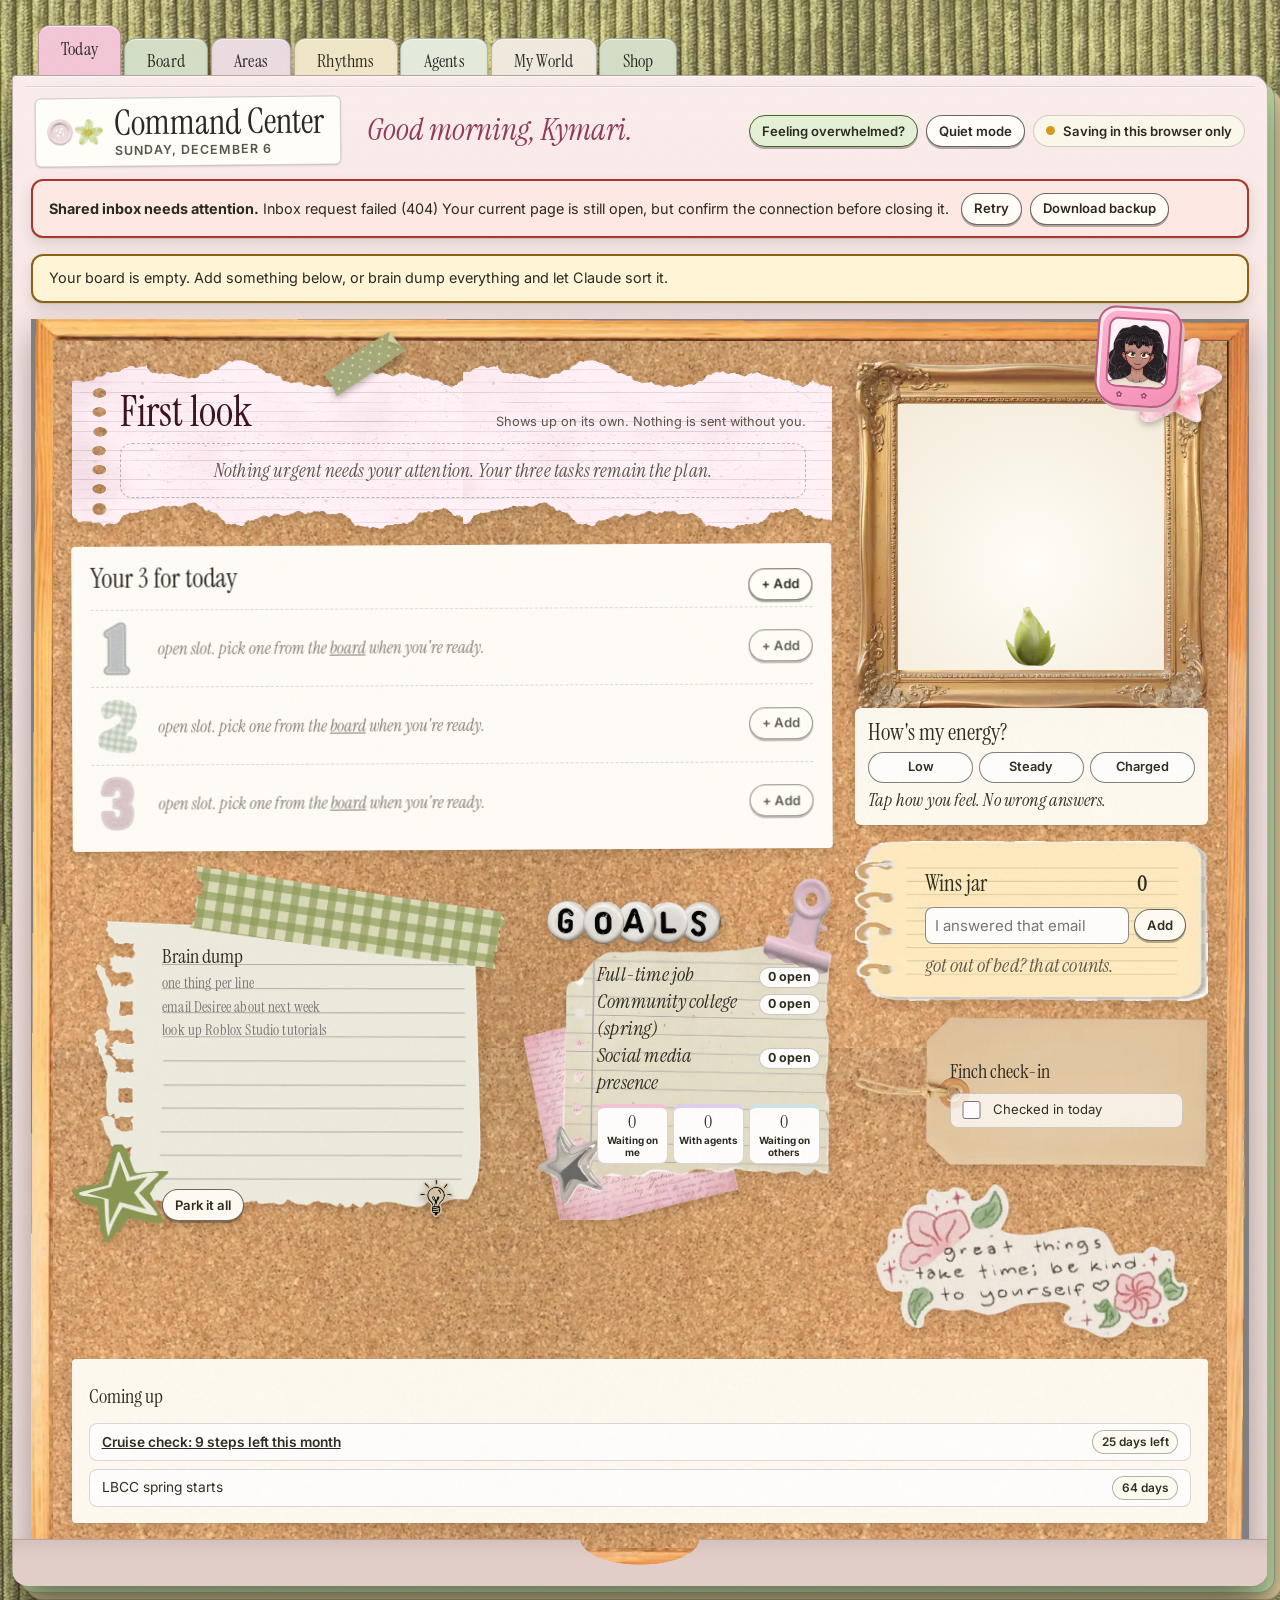
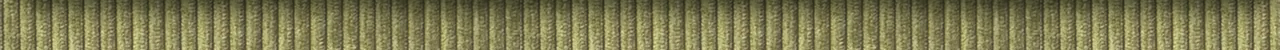
==== index.html @ c1b82676 "Simpler UI: Pocket Pal console pinned on the cork board, quieter My World and Shop - Today goes back" ====
<!DOCTYPE html>
<html lang="en">
<head>
<meta charset="utf-8">
<meta name="viewport" content="width=device-width, initial-scale=1">
<title>Kymari's Command Center</title>
<link rel="preconnect" href="https://fonts.googleapis.com">
<link rel="preconnect" href="https://fonts.gstatic.com" crossorigin>
<link href="https://fonts.googleapis.com/css2?family=Inter:wght@400;500;600;700&display=swap" rel="stylesheet">
<style>
:root{color-scheme:light;
  --ink:#2b2a22; --muted:#5a554a; --soft:#6d675b;
  --paper:#fffdf6; --cream:#fbf6ea; --rule:#c9d6e6; --margin:#e7a6b8;
  --pink:#f4c6d7; --pink-2:#f8dbe5; --pink-deep:#a84a70; --rose-ink:#8e3b5c;
  --green:#cfe5b8; --green-2:#e3f0d6; --green-deep:#46642a; --moss:#5d7a34; --moss-soft:#a9c27e;
  --stripe-a:#f3c5d4; --stripe-b:#fbf2c8;
  --cord:#5f6b33; --cord-2:#6d7a3b;
  --cork:#c8a172; --wood:#a9733f; --wood-dark:#7c5128;
  --gold:#c9a24a; --gold-dark:#8a6a22;
  --lilac:#ddd0f0; --sky:#cfe6ea; --butter:#fbeab0; --peach:#f8d6bf; --wood-light:#ecdcc3; --lotus:#f6d6e2;
  --sage:var(--green); --blush:var(--pink); --mint:#d3ecd6; --coral:#f6c3a6; --lily-soft:var(--pink-2); --leaf:var(--green-2); --pond:var(--sky); --surface:var(--paper);
  --r-lg:18px; --r-md:12px; --r-sm:8px; --pill:999px;
  --shadow:0 1px 1px rgba(43,42,34,.08), 0 6px 14px rgba(43,42,34,.14);
  --shadow-lift:0 2px 2px rgba(43,42,34,.10), 0 12px 24px rgba(43,42,34,.18);
  --display:"Instrument Serif", Georgia, "Times New Roman", serif;
  --hand:"Instrument Serif", Georgia, serif;
  --body:"Inter", system-ui, sans-serif;
  --ease:cubic-bezier(.2,.7,.2,1);
  --cork-tex:url("data:image/svg+xml,%3Csvg xmlns='http://www.w3.org/2000/svg' width='240' height='240'%3E%3Cfilter id='n'%3E%3CfeTurbulence type='fractalNoise' baseFrequency='.9' numOctaves='2' seed='4'/%3E%3CfeColorMatrix values='0 0 0 0 .38  0 0 0 0 .24  0 0 0 0 .1  0 0 0 1.25 -.32'/%3E%3C/filter%3E%3Crect width='240' height='240' filter='url(%23n)'/%3E%3C/svg%3E");
  --paper-tex:url("data:image/svg+xml,%3Csvg xmlns='http://www.w3.org/2000/svg' width='200' height='200'%3E%3Cfilter id='p'%3E%3CfeTurbulence type='fractalNoise' baseFrequency='.6' numOctaves='3' seed='9'/%3E%3CfeColorMatrix values='0 0 0 0 .5  0 0 0 0 .45  0 0 0 0 .35  0 0 0 .06 0'/%3E%3C/filter%3E%3Crect width='200' height='200' filter='url(%23p)'/%3E%3C/svg%3E");
}
[hidden]{display:none!important}
*{box-sizing:border-box}
html{-webkit-text-size-adjust:100%}
body{margin:0;color:var(--ink);font-family:var(--body);font-size:15px;line-height:1.55;min-height:100vh;overflow-x:hidden;
  background:
    linear-gradient(180deg, rgba(0,0,0,.10), rgba(0,0,0,.18)),
    repeating-linear-gradient(0deg, rgba(255,255,255,.07) 0 2px, rgba(0,0,0,.10) 2px 5px, transparent 5px 7px),
    var(--cord)}
h1,h2,h3,h4,p{margin:0}
button,input,select,textarea{font:inherit;color:inherit}
a{color:inherit}
button{cursor:pointer}
:focus-visible{outline:3px solid #1f5fae;outline-offset:2px;border-radius:6px}
.sr{position:absolute;width:1px;height:1px;overflow:hidden;clip:rect(0 0 0 0);white-space:nowrap}
.shell{position:relative;width:min(1320px,100% - 1.5rem);margin:0 auto;padding:1.5rem 0 4rem}

/* ---------- folder ---------- */
.top{position:relative;display:block}
nav.tabs{display:flex;align-items:flex-end;gap:.25rem;padding-left:1.25rem;position:relative;z-index:2;flex-wrap:nowrap;overflow-x:auto;scrollbar-width:none}
nav.tabs::-webkit-scrollbar{display:none}
nav.tabs a{position:relative;flex:none;display:block;padding:.6rem 1.4rem .55rem;margin-bottom:-2px;text-decoration:none;font-family:var(--display);font-weight:600;font-size:.98rem;color:var(--ink);border-radius:14px 14px 0 0;border:2px solid rgba(43,42,34,.55);border-bottom:0;box-shadow:inset 0 2px 0 rgba(255,255,255,.55);transform:translateY(6px);transition:transform .18s var(--ease)}
nav.tabs a:hover{transform:translateY(2px)}
nav.tabs a[aria-current="page"]{transform:translateY(0);padding-bottom:.85rem;z-index:3}
nav.tabs a[href="#today"]{background:var(--pink)}
nav.tabs a[href="#board"]{background:var(--green)}
nav.tabs a[href="#areas"]{background:repeating-linear-gradient(90deg,var(--stripe-a) 0 12px,var(--stripe-b) 12px 24px)}
nav.tabs a[href="#rhythms"]{background:var(--butter)}
nav.tabs a[href="#agents"]{background:repeating-linear-gradient(90deg,var(--green) 0 12px,var(--stripe-b) 12px 24px)}
nav.tabs a[href="#areas"] , nav.tabs a[href="#agents"]{text-shadow:0 0 6px var(--paper),0 0 3px var(--paper)}
.folder{position:relative;z-index:1;border:2px solid rgba(43,42,34,.55);border-radius:6px 20px 20px 20px;padding:1rem;box-shadow:0 18px 40px rgba(20,24,10,.35), inset 0 2px 0 rgba(255,255,255,.5);background:var(--pink)}
.folder[data-view="board"]{background:var(--green)}
.folder[data-view="areas"]{background:repeating-linear-gradient(90deg,var(--stripe-a) 0 16px,var(--stripe-b) 16px 32px)}
.folder[data-view="rhythms"]{background:var(--butter)}
.folder[data-view="agents"]{background:repeating-linear-gradient(90deg,var(--green) 0 16px,var(--stripe-b) 16px 32px)}
.folder-head{display:flex;flex-wrap:wrap;align-items:center;justify-content:space-between;gap:.6rem 1rem;background:var(--paper);border-radius:12px;padding:.7rem 1rem;margin-bottom:1rem;box-shadow:var(--shadow)}
.brand{display:flex;align-items:center;gap:.7rem}
.brand-buttons{display:flex;gap:2px;flex:none}
.brand h1{font-family:var(--display);font-weight:700;font-size:clamp(1.25rem,2.4vw,1.65rem);letter-spacing:.06em;text-transform:uppercase;line-height:1}
.brand small{display:block;font-family:var(--hand);font-size:1.15rem;color:var(--rose-ink);line-height:1.1;margin-top:.15rem}
.savenote{font-size:.82rem;color:var(--ink);display:flex;align-items:center;gap:.45rem;font-weight:600;background:var(--cream);border:1px solid rgba(43,42,34,.2);border-radius:var(--pill);padding:.3rem .75rem}
.dot{width:9px;height:9px;border-radius:50%;background:var(--moss);display:inline-block;flex:none}
.dot.warn{background:#d39a1c}
#banner:empty{display:none}
.banner{background:#fff4d6;border:2px solid #8a6414;color:var(--ink);border-radius:var(--r-md);padding:.7rem 1rem;margin-bottom:1rem;font-size:.9rem;box-shadow:var(--shadow)}
.banner[data-sync-error]{background:#fde8e4;border-color:#a8382a}

/* ---------- shared ---------- */
.card{position:relative;background:var(--paper);background-image:var(--paper-tex);border-radius:var(--r-md);padding:1.1rem;box-shadow:var(--shadow);border:1px solid rgba(43,42,34,.12)}
.card h2,.paper-title{font-family:var(--display);font-weight:600;font-size:1.15rem;display:flex;align-items:center;gap:.5rem;letter-spacing:.01em}
.eyebrow{font-family:var(--hand);font-size:1.2rem;line-height:1.1;color:var(--rose-ink)}
.hand{font-family:var(--hand);font-size:1.25rem;line-height:1.2}
.muted{color:var(--muted)}
.btn{display:inline-flex;align-items:center;justify-content:center;gap:.4rem;min-height:2.4rem;padding:.4rem 1rem;border:1.5px solid rgba(43,42,34,.7);border-radius:var(--pill);background:var(--paper);font-family:var(--display);font-weight:600;font-size:.9rem;box-shadow:0 2px 0 rgba(43,42,34,.35);transition:transform .12s var(--ease),box-shadow .12s var(--ease);text-decoration:none;color:var(--ink)}
.btn:hover{transform:translateY(-1px);box-shadow:0 3px 0 rgba(43,42,34,.35)}
.btn:active{transform:translateY(1px);box-shadow:0 0 0 rgba(43,42,34,.35)}
.btn.primary{background:var(--green)}
.btn.pink{background:var(--pink)}
.btn.butter{background:var(--butter)}
.btn.lilac{background:var(--lilac)}
.btn.ghost{box-shadow:none;border-color:transparent;background:transparent;text-decoration:underline;padding-inline:.4rem}
.btn.ghost:hover{transform:none}
.btn.small{min-height:2rem;padding:.2rem .75rem;font-size:.82rem}
.btn[disabled]{opacity:.5;cursor:not-allowed}
.chip{display:inline-flex;align-items:center;gap:.35rem;padding:.1rem .55rem;border:1px solid rgba(43,42,34,.35);border-radius:var(--pill);font-size:.74rem;font-weight:600;background:var(--paper);white-space:nowrap;color:var(--ink)}
.chip .swatch{width:.6rem;height:.6rem;border-radius:50%;border:1px solid rgba(43,42,34,.4)}
.chip.seal{background:#fde8ee;border-color:var(--pink-deep);color:var(--rose-ink)}
.chip.alert{background:#fde8e4;border-color:#a8382a;color:#7d2418}
.chip.pin{background:var(--butter)}
.row{display:flex;flex-wrap:wrap;gap:.5rem;align-items:center}
.empty{padding:.9rem;border:1.5px dashed rgba(43,42,34,.3);border-radius:var(--r-md);color:var(--muted);text-align:center;font-family:var(--hand);font-size:1.2rem;line-height:1.25}
input[type=text],input[type=date],input[type=url],select,textarea{width:100%;padding:.55rem .75rem;border:1.5px solid rgba(43,42,34,.55);border-radius:var(--r-sm);background:#fff}
textarea{resize:vertical;min-height:4.5rem}
label.f{display:grid;gap:.25rem;font-weight:600;font-size:.84rem}
label.f span.hint{font-weight:400;color:var(--muted);font-size:.78rem}
.page-title{font-family:var(--display);font-size:1.7rem;font-weight:700;letter-spacing:.02em}
.sticker{position:absolute;pointer-events:none}
.mini-list{display:grid;gap:.45rem;margin-top:.7rem}
.mini{display:flex;gap:.6rem;align-items:center;justify-content:space-between;padding:.5rem .7rem;border-radius:var(--r-sm);background:#fff;border:1px solid rgba(43,42,34,.18);font-size:.88rem}
.mini button.link{background:none;border:0;padding:0;text-align:left;font-weight:600;text-decoration:underline;text-decoration-thickness:1px;text-underline-offset:3px}
.check{display:flex;gap:.6rem;align-items:flex-start;padding:.45rem .6rem;border:1px solid rgba(43,42,34,.2);border-radius:var(--r-sm);background:#fff;font-size:.9rem}
.check input{width:1.15rem;height:1.15rem;accent-color:var(--moss);margin-top:.12rem;flex:none}
.check.done span{text-decoration:line-through;color:var(--muted)}
.checks{display:grid;gap:.4rem;margin-top:.7rem}
.tape{position:absolute;width:92px;height:24px;background:rgba(232,190,205,.78);box-shadow:0 1px 2px rgba(0,0,0,.12);transform:rotate(-4deg);pointer-events:none}
.tape.green{background:rgba(190,220,160,.8)}
.tape.check-tape{background:repeating-linear-gradient(45deg,rgba(250,240,190,.85) 0 6px,rgba(190,220,160,.85) 6px 12px)}
.pushpin{position:absolute;width:26px;height:34px;pointer-events:none;z-index:2}

/* ---------- Today: bulletin board ---------- */
.corkboard{position:relative;border-radius:10px;padding:1.4rem;background:var(--cork-tex),radial-gradient(120% 90% at 50% 40%,#d4ae80,#bf955f);border:14px solid var(--wood);border-image:linear-gradient(135deg,#b88350,#94602f 40%,#b5804c 60%,#8a5a2c) 14;box-shadow:inset 0 0 20px rgba(60,35,10,.35), 0 10px 26px rgba(20,24,10,.28)}
.bb{display:grid;grid-template-columns:minmax(230px,.95fr) minmax(280px,1.1fr) minmax(280px,1.15fr);grid-template-areas:"first first first" "goals three dump" "goals three lotus" "wins coming lotus";gap:1.5rem 1.6rem;align-items:start}
.first-look{grid-area:first;padding:1.2rem 1.3rem 1rem}
.first-look-head{display:flex;flex-wrap:wrap;align-items:flex-start;justify-content:space-between;gap:.8rem}
.first-look h2{font-size:1.35rem;text-transform:uppercase;letter-spacing:.08em}
.priority-areas{display:flex;flex-wrap:wrap;gap:.4rem}
.first-look .mini{border-left:5px solid var(--pink-deep)}
.goals{grid-area:goals;transform:rotate(-1.2deg);padding-top:2.4rem;background-color:#fbf7ec;background-image:repeating-linear-gradient(180deg,transparent 0 27px,var(--rule) 27px 28px);background-position:0 12px}
.beads{position:absolute;top:-14px;left:16px;display:flex;gap:3px;padding:6px 10px;background:repeating-linear-gradient(90deg,#a9c27e 0 6px,#c4d9a4 6px 12px);border-radius:3px;transform:rotate(-3deg);box-shadow:0 2px 3px rgba(0,0,0,.18)}
.beads span{width:26px;height:26px;border-radius:50%;background:radial-gradient(circle at 35% 30%,#fff,#e8e6e0 70%);border:1px solid rgba(0,0,0,.25);display:grid;place-items:center;font-family:var(--display);font-weight:700;font-size:.85rem;color:#222}
.goal-line{display:flex;justify-content:space-between;align-items:baseline;gap:.5rem;font-family:var(--hand);font-size:1.4rem;line-height:28px}
.goal-line b{font-family:var(--body);font-size:.78rem;font-weight:700;background:#fff;border:1px solid rgba(43,42,34,.25);border-radius:var(--pill);padding:0 .5rem;line-height:1.5}
.counts{display:grid;grid-template-columns:repeat(3,1fr);gap:.45rem;margin-top:.9rem}
.count{border-radius:var(--r-sm);padding:.5rem .3rem;text-align:center;text-decoration:none;border:1px solid rgba(43,42,34,.25);background:#fff}
.count b{display:block;font-family:var(--display);font-size:1.5rem;font-weight:700;line-height:1}
.count span{font-size:.7rem;font-weight:700;line-height:1.2;display:block;margin-top:.2rem}
.three-wrap{grid-area:three;position:relative;display:grid;gap:1.1rem;justify-items:center;padding-top:1rem}
.clip{position:absolute;top:-16px;left:50%;width:70px;transform:translateX(-50%);z-index:3;pointer-events:none}
.three-head{display:flex;align-items:center;justify-content:space-between;width:100%;background:var(--paper);border-radius:var(--r-sm);padding:.45rem .8rem;box-shadow:var(--shadow)}
.three-head h2{font-family:var(--display);font-size:1.05rem;font-weight:600}
.polaroid{position:relative;width:100%;max-width:330px;background:#fffefa;padding:10px 10px 12px;box-shadow:var(--shadow);border:1px solid rgba(0,0,0,.08)}
.polaroid:nth-of-type(odd){transform:rotate(-1.3deg)}
.polaroid:nth-of-type(even){transform:rotate(1.1deg)}
.polaroid .photo{background:linear-gradient(160deg,#6f8f42,#56732f);color:#fff;padding:.9rem .9rem 1rem;min-height:92px;display:grid;align-content:start;gap:.35rem}
.polaroid .photo h3{font-size:1rem;font-weight:700;line-height:1.3;color:#fff}
.polaroid .photo .row .chip{background:rgba(255,253,246,.95)}
.polaroid .caption{font-family:var(--hand);font-size:1.2rem;line-height:1.2;color:var(--ink);padding:.45rem .2rem .3rem}
.polaroid .acts{display:flex;gap:.4rem;justify-content:flex-end}
.polaroid.empty-slot .photo{background:repeating-linear-gradient(45deg,#e9efe0 0 10px,#f3f6ee 10px 20px);color:var(--muted);place-items:center;text-align:center;font-family:var(--hand);font-size:1.25rem}
.big-num{position:absolute;left:-30px;top:10px;font-family:var(--display);font-weight:700;font-size:3.1rem;line-height:1;color:#b8973a;-webkit-text-stroke:1.5px #6e5718;text-shadow:2px 2px 0 rgba(0,0,0,.18);z-index:2;pointer-events:none}
.polaroid:nth-of-type(3) .big-num,.polaroid:nth-of-type(2) .big-num{}
.dump{grid-area:dump;padding:1rem 1rem 1rem 3.3rem;background-color:#fdfcf6;background-image:linear-gradient(90deg,transparent 2.5rem,var(--margin) 2.5rem,var(--margin) calc(2.5rem + 1.5px),transparent calc(2.5rem + 1.5px)),repeating-linear-gradient(180deg,transparent 0 29px,var(--rule) 29px 30px);background-position:0 0,0 46px;transform:rotate(.6deg)}
.dump:before{content:"";position:absolute;left:.8rem;top:1rem;bottom:1rem;width:12px;background:radial-gradient(circle,#c8a172 0 5px,transparent 5.5px) 0 0/12px 30px repeat-y;opacity:.85}
.dump h2{font-family:var(--hand);font-size:1.75rem;font-weight:700;line-height:1}
.dump textarea{border:0;background:transparent;font-family:var(--hand);font-size:1.35rem;line-height:30px;padding:0 .2rem;min-height:150px;resize:vertical}
.dump textarea:focus-visible{outline:2px dashed #1f5fae;outline-offset:4px}
.lotus-card{grid-area:lotus;justify-self:center;width:100%;max-width:330px;padding:12px;background:linear-gradient(135deg,#e9cf7d,#b8902f 45%,#e6c86e 70%,#9c7a26);border-radius:6px;box-shadow:var(--shadow-lift)}
.lotus-inner{background:var(--paper);background-image:var(--paper-tex);padding:.9rem;display:grid;gap:.55rem;border:1px solid rgba(0,0,0,.15)}
.lotus-stage{position:relative;height:190px;background:radial-gradient(70% 80% at 50% 60%,#fff 0,#f7efe1 70%);border:1px solid rgba(43,42,34,.15);overflow:hidden}
.lotus-stage img{position:absolute;left:50%;bottom:-6px;height:200px;transform:translateX(-50%) scale(.94);opacity:0;transition:opacity .9s var(--ease),transform 1.1s var(--ease)}
.lotus-stage img.on{opacity:1;transform:translateX(-50%) scale(1)}
.lotus-title{font-family:var(--hand);font-size:1.55rem;line-height:1;font-weight:700}
.battery{display:grid;grid-template-columns:repeat(3,1fr);gap:.35rem}
.battery button{border:1.5px solid rgba(43,42,34,.6);border-radius:var(--pill);background:#fff;padding:.3rem .2rem;font-family:var(--display);font-weight:600;font-size:.8rem}
.battery button[aria-pressed="true"]{background:var(--pink);border-color:var(--pink-deep)}
.battery-tip{font-family:var(--hand);font-size:1.25rem;line-height:1.2;min-height:2.4em}
.wins-card{grid-area:wins;transform:rotate(1deg)}
.jar-row{display:flex;gap:.8rem;align-items:flex-end}
.jar-svg{width:74px;flex:none}
.wins{display:flex;flex-wrap:wrap;gap:.35rem;margin-top:.6rem;max-height:150px;overflow:auto}
.win{background:#fff8e2;border:1px solid rgba(43,42,34,.18);padding:.1rem .55rem;font-family:var(--hand);font-size:1.1rem;line-height:1.3;transform:rotate(-1deg)}
.win:nth-child(even){transform:rotate(1.2deg);background:#fde9f0}
.coming{grid-area:coming;display:grid;gap:1.1rem}
.ticket{position:relative;background:#dfeccb;border:1px dashed rgba(43,42,34,.35);border-radius:6px;padding:.9rem 1rem;box-shadow:var(--shadow);-webkit-mask:radial-gradient(circle 9px at 0 50%,transparent 98%,#000) left/51% 100% no-repeat,radial-gradient(circle 9px at 100% 50%,transparent 98%,#000) right/51% 100% no-repeat;mask:radial-gradient(circle 9px at 0 50%,transparent 98%,#000) left/51% 100% no-repeat,radial-gradient(circle 9px at 100% 50%,transparent 98%,#000) right/51% 100% no-repeat}
.ticket h2{font-family:var(--display);font-size:1rem;font-weight:600;text-transform:uppercase;letter-spacing:.08em}
.ticket .check{background:rgba(255,255,255,.85)}
.torn{display:inline-block;background:#e9dcc0;padding:.35rem .9rem .45rem;font-family:var(--hand);font-size:1.45rem;line-height:1;transform:rotate(-4deg);box-shadow:var(--shadow);clip-path:polygon(0 8%,6% 0,14% 6%,24% 1%,35% 7%,47% 0,58% 6%,70% 1%,82% 7%,92% 0,100% 6%,98% 92%,90% 100%,78% 94%,66% 100%,54% 95%,42% 100%,30% 94%,18% 100%,8% 95%,1% 100%)}
.board-foot{display:flex;justify-content:space-between;align-items:center;gap:1rem;margin-top:1rem;flex-wrap:wrap}
.sewn{display:flex;gap:4px}

/* ---------- Board: pink binder ---------- */
.binder{position:relative;border-radius:16px;padding:16px;background:linear-gradient(160deg,#eab4cb,#d996b4 60%,#e3a8c1);box-shadow:var(--shadow-lift), inset 0 0 0 1px rgba(255,255,255,.4)}
.binder:before{content:"";position:absolute;inset:7px;border:2px dashed rgba(255,255,255,.7);border-radius:12px;pointer-events:none}
.binder-head{display:flex;flex-wrap:wrap;justify-content:space-between;align-items:center;gap:.6rem;position:relative;z-index:1;padding:.2rem .4rem .8rem}
.binder-head .page-title{color:#4d1f33}
.binder-head .eyebrow{color:#5c1f3a}
.spread{position:relative;display:grid;grid-template-columns:minmax(0,1fr) 46px minmax(0,1.35fr);gap:0;z-index:1}
.page{background:var(--paper);background-image:var(--paper-tex);border-radius:6px;min-height:520px;box-shadow:inset 0 0 0 1px rgba(43,42,34,.1);overflow:hidden}
.page.left{display:grid;grid-template-columns:minmax(180px,1fr) repeat(2,minmax(150px,1fr));border-radius:6px 2px 2px 6px;box-shadow:inset -12px 0 16px -12px rgba(0,0,0,.25)}
.page.right{display:grid;grid-template-columns:repeat(4,minmax(150px,1fr));border-radius:2px 6px 6px 2px;box-shadow:inset 12px 0 16px -12px rgba(0,0,0,.25)}
.rings{position:relative;background:linear-gradient(90deg,#eadfcf,#fbf6ee 50%,#eadfcf);display:flex;flex-direction:column;justify-content:space-around;align-items:center;padding:30px 0}
.rings:before{content:"";position:absolute;top:8px;bottom:8px;left:50%;width:12px;transform:translateX(-50%);border-radius:6px;background:linear-gradient(90deg,#9c7a26,#f3dc8a 45%,#b8902f 60%,#7e611b)}
.ring{position:relative;width:46px;height:18px;border-radius:9px;border:4px solid #c9a24a;border-color:#d7b55a #9c7a26 #8a6a22 #e6c86e;background:transparent;box-shadow:0 2px 3px rgba(0,0,0,.25)}
.areas-col{border-right:1px solid rgba(43,42,34,.15);padding:.6rem .6rem 1rem}
.areas-col h3{font-family:var(--hand);font-size:1.6rem;line-height:1;padding:.2rem .3rem .4rem;border-bottom:1px solid rgba(43,42,34,.18)}
.area-list{list-style:none;margin:0;padding:0}
.area-list li{border-bottom:1px solid var(--rule)}
.area-list button{display:grid;grid-template-columns:1.6rem 1fr auto;gap:.4rem;align-items:center;width:100%;text-align:left;border:0;background:none;padding:.42rem .3rem;font-size:.86rem;font-weight:600;border-radius:6px}
.area-list button .n{font-size:.75rem;color:var(--muted);font-weight:500}
.area-list button .ct{font-size:.72rem;background:#fff;border:1px solid rgba(43,42,34,.2);border-radius:var(--pill);padding:0 .45rem}
.area-list button[aria-pressed="true"]{background:var(--pink-2);box-shadow:inset 3px 0 0 var(--pink-deep)}
.area-list button:hover{background:#fff3f7}
.col{position:relative;display:flex;flex-direction:column;gap:.55rem;padding:0 .55rem 1rem;border-right:1px solid rgba(43,42,34,.12);min-width:0;background-image:repeating-linear-gradient(180deg,transparent 0 119px,rgba(43,42,34,.08) 119px 120px);background-position:0 52px}
.col:last-child{border-right:0}
.col-head{position:sticky;top:0;display:flex;justify-content:space-between;align-items:center;gap:.3rem;margin:0 -.55rem;padding:.55rem .65rem;border-bottom:1px solid rgba(43,42,34,.2);background:#f6f2ea;font-family:var(--display);font-weight:600;font-size:.88rem}
.col-head .swatch{width:.7rem;height:.7rem;border-radius:3px;border:1px solid rgba(43,42,34,.4);flex:none}
.col-head small{font-family:var(--body);font-weight:700;background:#fff;border:1px solid rgba(43,42,34,.25);border-radius:var(--pill);padding:0 .45rem;font-size:.72rem}
.col-sub{font-family:var(--hand);font-size:1.05rem;line-height:1.15;color:var(--muted);padding:.1rem .1rem 0}
.tcard{position:relative;background:#fff;border:1px solid rgba(43,42,34,.22);border-top:4px solid var(--card-accent,var(--green));border-radius:6px;padding:.55rem .6rem;box-shadow:0 1px 2px rgba(43,42,34,.12);display:grid;gap:.35rem;text-align:left;width:100%}
.tcard:hover{box-shadow:0 4px 10px rgba(43,42,34,.18);transform:translateY(-1px)}
.tcard h4{font-size:.86rem;font-weight:700;line-height:1.3;overflow-wrap:anywhere}
.tcard .step{font-size:.76rem;color:var(--muted);overflow-wrap:anywhere}
.tcard .meta{display:flex;flex-wrap:wrap;gap:.25rem}
.tcard .meta .chip{font-size:.68rem;padding:0 .45rem}
.tcard .progress{height:6px;border-radius:var(--pill);overflow:hidden;background:#eee}
.tcard .progress i{display:block;height:100%;background:var(--moss)}
.col.drop-on{background-color:var(--butter)}
.col .btn.ghost{align-self:flex-start;font-size:.8rem}
.filters{display:none}
.board{display:contents}

/* ---------- Areas: clothesline ---------- */
.line-wrap{position:relative;padding-top:2.2rem}
.areas{position:relative;display:grid;grid-template-columns:repeat(auto-fill,minmax(230px,1fr));gap:2.6rem 1.4rem}
.areas:before{content:"";position:absolute;left:-1rem;right:-1rem;top:-1.4rem;height:2px;background:#6b5a42;border-radius:2px;box-shadow:0 1px 0 rgba(255,255,255,.4)}
.area{display:grid;gap:.55rem;align-content:start;padding-top:1.4rem}
.area:before{content:"";position:absolute;top:-2.2rem;left:50%;width:14px;height:44px;transform:translateX(-50%);background:linear-gradient(90deg,#c39a68,#e3c497 50%,#b88a55);border-radius:3px;box-shadow:0 2px 3px rgba(0,0,0,.2)}
.area:nth-child(odd){transform:rotate(-1deg)}
.area:nth-child(even){transform:rotate(1deg)}
.area-top{display:flex;gap:.6rem;align-items:center}
.area-emoji{width:2.6rem;height:2.6rem;border-radius:50%;display:grid;place-items:center;font-size:1.25rem;flex:none;border:1px solid rgba(43,42,34,.25)}
.bar{height:10px;border-radius:var(--pill);overflow:hidden;background:#efe9dc;border:1px solid rgba(43,42,34,.15)}
.bar i{display:block;height:100%;background:var(--moss);transition:width .6s var(--ease)}
.area .next{font-size:.85rem;padding:.5rem .65rem;border-radius:var(--r-sm);background:var(--cream);border:1px dashed rgba(43,42,34,.25)}

/* ---------- Rhythms: cardboard ---------- */
.rhythms{display:grid;grid-template-columns:1.2fr 1fr;gap:1.4rem;align-items:start}
.cardboard{background:linear-gradient(180deg,#c9a173,#b78c5c);border-radius:10px;padding:1rem;box-shadow:inset 0 0 0 3px rgba(0,0,0,.05), var(--shadow)}
.cruise-line{border-radius:var(--r-md);padding:.8rem;margin-top:.8rem;background:var(--paper);box-shadow:0 6px 0 -2px #8a6136, var(--shadow)}
.cruise-line h3{font-family:var(--display);font-weight:600;font-size:1rem;display:flex;justify-content:space-between;align-items:center}
.inventory{display:grid;grid-template-columns:repeat(auto-fill,minmax(64px,1fr));gap:4px;padding:6px;background:#8b8b8b;border:3px solid;border-color:#fff #555 #555 #fff;margin-top:.7rem}
.slot{position:relative;aspect-ratio:1;background:#8b8b8b;border:3px solid;border-color:#373737 #fff #fff #373737;display:grid;place-items:center;cursor:pointer;font-size:.62rem;font-weight:700;text-align:center;color:#fff;text-shadow:1px 1px 0 #333;padding:2px;line-height:1.1}
.slot input{position:absolute;opacity:0;inset:0;margin:0;cursor:pointer}
.slot.on{background:#7aa548}
.slot:focus-within{outline:3px solid #1f5fae;outline-offset:1px}
.countdown{display:grid;grid-template-columns:repeat(2,1fr);gap:.75rem;margin-top:.8rem}
.cd{border-radius:var(--r-md);padding:.8rem;background:#fff;border:1px solid rgba(43,42,34,.15)}
.cd b{font-family:var(--display);font-size:1.9rem;font-weight:700;display:block;line-height:1}

/* ---------- Agents: cones ---------- */
.agents{display:grid;grid-template-columns:repeat(auto-fill,minmax(260px,1fr));gap:1.3rem}
.agent{display:grid;gap:.65rem;align-content:start}
.agent-badge{width:58px;height:84px;flex:none;display:block}
.agent .status{font-size:.8rem;font-weight:700}
.howto{margin-top:1.3rem}
.howto ol{margin:.6rem 0 0;padding-left:1.2rem;display:grid;gap:.4rem}
.sync-bar{display:grid;grid-template-columns:1fr auto;gap:1rem;align-items:center;margin-bottom:1.3rem}

/* ---------- dialogs: index cards ---------- */
dialog{border:0;border-radius:10px;padding:0;max-width:min(680px,100vw - 1.5rem);width:100%;background:#fffdf6;box-shadow:0 24px 60px rgba(0,0,0,.35);color:var(--ink)}
dialog::backdrop{background:rgba(35,40,20,.5)}
.dlg-head{display:flex;justify-content:space-between;align-items:center;padding:.85rem 1.2rem;background:var(--pink);border-radius:10px 10px 0 0;border-bottom:2px solid var(--pink-deep)}
.dlg-head h2{font-family:var(--display);font-weight:600;font-size:1.15rem}
.dlg-body{padding:1.1rem 1.2rem;display:grid;gap:.8rem;max-height:70vh;overflow:auto;background-image:repeating-linear-gradient(180deg,transparent 0 31px,rgba(201,214,230,.55) 31px 32px)}
.dlg-body label.f{font-family:var(--hand);font-size:1.2rem;font-weight:700;line-height:1.1}
.dlg-body label.f span.hint{font-family:var(--body);font-size:.76rem;font-weight:400}
.dlg-body label.check{font-size:.9rem}
.dlg-foot{display:flex;flex-wrap:wrap;gap:.5rem;justify-content:space-between;padding:.85rem 1.2rem;border-top:1px solid rgba(43,42,34,.15);background:#f6f2ea;border-radius:0 0 10px 10px}
.two{display:grid;grid-template-columns:1fr 1fr;gap:.75rem}
.x{border:1.5px solid rgba(43,42,34,.6);background:#fff;border-radius:50%;width:2.1rem;height:2.1rem;font-weight:700}
.steps{display:grid;gap:.35rem}
.steps .check{padding:.35rem .55rem}
.steps .check button{margin-left:auto;border:0;background:none;color:var(--muted);font-size:.8rem}
pre.prompt{white-space:pre-wrap;background:#fff;border:1px solid rgba(43,42,34,.3);border-radius:var(--r-sm);padding:.75rem;font-size:.82rem;max-height:240px;overflow:auto;margin:0;font-family:var(--body)}
.preview{display:grid;gap:.4rem}

/* ---------- focus room ---------- */
#focus{max-width:min(860px,100vw - 1rem)}
#focus .dlg-head{background:var(--green);border-bottom-color:var(--green-deep)}
.room{display:grid;grid-template-columns:1fr 1.1fr;gap:1.2rem;align-items:center}
.pip-stage{position:relative;overflow:hidden;background:radial-gradient(70% 80% at 50% 60%,#fff 0,#f7efe1 75%);border:1px solid rgba(43,42,34,.18);border-radius:var(--r-md);padding:1rem;display:grid;place-items:center;min-height:300px}
.bubble{position:relative;background:#fff8e2;border:1px solid rgba(43,42,34,.2);padding:.55rem .85rem;font-family:var(--hand);font-size:1.3rem;line-height:1.2;max-width:290px;min-height:2.6em;transform:rotate(-1deg);box-shadow:var(--shadow);z-index:1}
.pip{height:200px;width:auto;margin-top:.5rem}
.timer{font-family:var(--display);font-weight:700;font-size:clamp(3rem,8vw,4.4rem);line-height:1;font-variant-numeric:tabular-nums}
.ring-bar{width:100%;height:12px;border-radius:var(--pill);overflow:hidden;background:#efe9dc;border:1px solid rgba(43,42,34,.2);margin:.6rem 0}
.ring-bar i{display:block;height:100%;background:var(--moss);width:0;transition:width 1s linear}
.lengths{display:flex;gap:.4rem;flex-wrap:wrap}
.lengths button{border:1.5px solid rgba(43,42,34,.6);border-radius:var(--pill);background:#fff;padding:.3rem .8rem;font-weight:600;font-size:.85rem}
.lengths button[aria-pressed="true"]{background:var(--green);border-color:var(--green-deep)}
.ifthen{display:grid;gap:.5rem;background:#fff8e2;border:1px solid rgba(43,42,34,.2);border-radius:var(--r-md);padding:.8rem}
.ifthen .line{display:grid;grid-template-columns:auto 1fr;gap:.5rem;align-items:center;font-family:var(--hand);font-size:1.3rem}
.outcome{display:none;gap:.5rem;flex-wrap:wrap}
.focus-running .setup-only{display:none}
.focus-ended .outcome{display:flex}
.focus-ended .run-only{display:none}

.toast{position:fixed;left:50%;bottom:1.4rem;transform:translateX(-50%) translateY(160%);background:#2f3a1c;color:#fffdf6;padding:.7rem 1.1rem;border-radius:var(--pill);font-weight:600;font-size:.9rem;transition:transform .3s var(--ease);z-index:50;max-width:calc(100vw - 2rem);text-align:center;box-shadow:var(--shadow-lift)}
.toast.show{transform:translateX(-50%) translateY(0)}
.confetti{position:fixed;inset:0;pointer-events:none;z-index:60;overflow:hidden}
.confetti i{position:absolute;top:-30px;font-style:normal;font-size:20px;animation:fall 2s var(--ease) forwards}
@keyframes fall{to{transform:translateY(105vh) rotate(300deg)}}
.loading{padding:3rem;text-align:center}

/* ---------- responsive ---------- */
@media (max-width:1180px){
  .bb{grid-template-columns:1fr 1fr;grid-template-areas:"first first" "three lotus" "three dump" "goals dump" "wins coming"}
  .spread{grid-template-columns:1fr}
  .rings{display:none}
  .page.left,.page.right{border-radius:6px;box-shadow:inset 0 0 0 1px rgba(43,42,34,.1);overflow-x:auto}
  .page.right{margin-top:12px}
}
@media (max-width:760px){
  .shell{width:calc(100% - .75rem);padding-top:.75rem}
  nav.tabs{padding-left:.4rem}
  nav.tabs a{padding:.5rem .9rem .5rem;font-size:.88rem}
  .folder{padding:.55rem;border-radius:4px 14px 14px 14px}
  .corkboard{padding:.8rem;border-width:9px}
  .bb{grid-template-columns:1fr;grid-template-areas:"first" "three" "lotus" "dump" "goals" "wins" "coming";gap:1.2rem}
  .goals,.dump,.wins-card,.polaroid{transform:none!important}
  .big-num{left:-6px;top:-18px;font-size:2.4rem}
  .page.left,.page.right{display:block;min-height:0}
  .areas-col{border-right:0;border-bottom:1px solid rgba(43,42,34,.15)}
  .area-list{display:flex;gap:.3rem;overflow-x:auto;padding-bottom:.4rem}
  .area-list li{border:0;flex:none}
  .area-list button{grid-template-columns:auto auto;border:1px solid rgba(43,42,34,.25);border-radius:var(--pill);padding:.3rem .7rem;background:#fff}
  .area-list button .n{display:none}
  .col{border-right:0;border-bottom:1px solid rgba(43,42,34,.12);background-image:none;padding-bottom:.9rem}
  .col-head{position:static}
  .rhythms,.room,.two,.sync-bar{grid-template-columns:1fr}
  .first-look .mini{flex-wrap:wrap}
}
.tcard .meta .chip{max-width:100%;overflow:hidden;text-overflow:ellipsis}
.goal-line b{white-space:nowrap}
@media (max-width:420px){ nav.tabs{gap:.15rem;padding-left:.2rem} nav.tabs a{padding:.45rem .55rem;font-size:.8rem} }
.dlg-body label.f input,.dlg-body label.f select,.dlg-body label.f textarea{font-family:var(--body);font-size:.95rem;font-weight:400;line-height:1.4}
.folder[data-view="areas"]{background:repeating-linear-gradient(90deg,var(--pink-2) 0 16px,#fdf6df 16px 32px)}
.folder[data-view="agents"]{background:repeating-linear-gradient(90deg,var(--green-2) 0 16px,#fdf6df 16px 32px)}
.areas{margin-top:2.8rem}
.areas:before{display:none}
.area:after{content:"";position:absolute;top:-1.45rem;left:-1.4rem;right:-1.4rem;height:2px;background:#6b5a42;z-index:-1}

/* ===== round 3: real materials, tighter collage ===== */
body{background:#56622c url("assets/corduroy.webp") 0 0/520px auto repeat}
nav.tabs a[href="#areas"]{background:var(--pink-2)}
nav.tabs a[href="#agents"]{background:var(--green-2)}
.folder[data-view="areas"]{background:var(--pink-2)}
.folder[data-view="agents"]{background:var(--green-2)}
nav.tabs a[href="#areas"],nav.tabs a[href="#agents"]{text-shadow:none}
.hand,.eyebrow,.empty,.battery-tip,.col-sub,.goal-line,.win,.polaroid .caption,.dump h2,.dump textarea,.lotus-title{letter-spacing:.01em}
.corkboard{border:22px solid transparent;border-image:url("assets/cork-frame.webp") 44 / 22px stretch;background:url("assets/cork.webp") 0 0/900px auto repeat;border-radius:0;padding:1.2rem;box-shadow:0 14px 30px rgba(20,24,10,.35)}
.bb{display:grid;grid-template-columns:minmax(0,2.15fr) minmax(280px,1fr);grid-template-areas:none;gap:1.1rem 1.4rem;align-items:start}
.main-col,.side-col{display:flex;flex-direction:column;gap:1rem;min-width:0}
.first-look{border:30px solid transparent;border-width:26px 18px 26px 40px;border-image:url("assets/paper-torn.webp") 60 40 60 82 fill / 26px 18px 26px 40px round;background:none;box-shadow:none;padding:.2rem .3rem;filter:drop-shadow(0 6px 8px rgba(40,25,10,.28))}
.first-look .mini{background:rgba(255,255,255,.85)}
.sticker-img{position:absolute;pointer-events:none;z-index:4;filter:drop-shadow(0 3px 3px rgba(0,0,0,.25))}
.three-wrap{display:block;padding:0}
.three-head{display:inline-flex;gap:.8rem;width:auto;margin:0 0 .4rem .6rem;transform:rotate(-1deg)}
.polas{display:grid;grid-template-columns:repeat(3,minmax(0,1fr));gap:1.3rem;padding:.6rem .6rem 0 1.6rem}
.pola{position:relative;transform:rotate(var(--rot,0deg));filter:drop-shadow(0 8px 10px rgba(40,25,10,.3))}
.pola-frame{display:block;width:100%;height:auto}
.pola-window{position:absolute;display:grid;align-content:start;gap:.35rem;padding:.7rem .75rem;background:linear-gradient(165deg,rgba(106,140,62,.95),rgba(78,106,42,.96));color:#fff;overflow:hidden}
.pola-window h3{font-size:.98rem;font-weight:700;line-height:1.28;display:-webkit-box;-webkit-line-clamp:4;-webkit-box-orient:vertical;overflow:hidden}
.pola-window .chip{background:rgba(255,253,246,.95)}
.pola-window.empty-win{background:repeating-linear-gradient(45deg,#eef2e6 0 10px,#f7f9f2 10px 20px);color:var(--muted);place-items:center;text-align:center;font-family:var(--hand);font-size:1.2rem}
.pola-caption{position:absolute;left:7%;right:7%;display:flex;align-items:center;font-family:var(--hand);font-size:1.02rem;line-height:1.15;color:var(--ink);overflow:hidden}
.pola-num{position:absolute;left:-26px;top:-18px;height:84px;width:auto;z-index:5;filter:drop-shadow(0 3px 3px rgba(0,0,0,.3));pointer-events:none}
.pola-acts{display:flex;gap:.3rem;justify-content:center;margin-top:.45rem;flex-wrap:wrap}
.pola-acts .btn{background:var(--paper)}
.pola-acts .btn.pink{background:var(--pink)}.pola-acts .btn.primary{background:var(--green)}
.pair{display:grid;grid-template-columns:minmax(0,1.15fr) minmax(0,1fr);gap:1.1rem;align-items:start}
.paper{position:relative;background-repeat:no-repeat;background-size:100% 100%;filter:drop-shadow(0 6px 8px rgba(40,25,10,.28))}
.dump.paper{aspect-ratio:900/857;padding:16% 5% 15% 16%;background-image:url("assets/paper-green.webp");background-color:transparent;transform:none;border:0;box-shadow:none}
.dump.paper:before{display:none}
.dump.paper textarea{min-height:0;height:calc(100% - 4.2rem);line-height:26px;font-size:1.15rem}
.dump.paper h2{font-size:1.5rem}
.goals.paper{aspect-ratio:760/790;padding:25% 4% 18% 24%;background-image:url("assets/paper-goals.webp");background-color:transparent;transform:none;border:0;box-shadow:none;margin-top:28px}
.goals.paper .beads-img{position:absolute;top:-30px;left:2%;width:62%;z-index:4}
.goals.paper .goal-line{font-size:1.12rem;line-height:1.45}
.goals.paper .counts{margin-top:.5rem;gap:.3rem}
.goals.paper .count{padding:.3rem .2rem}
.goals.paper .count b{font-size:1.15rem}
.goals.paper .count span{font-size:.62rem}
.energy{position:relative}
.gold{position:relative;aspect-ratio:460/461;background:url("assets/gold-frame.webp") center/100% 100% no-repeat;filter:drop-shadow(0 8px 12px rgba(40,25,10,.35))}
.gold .lotus-stage{position:absolute;inset:12.4% 12.6% 12.4% 12.4%;height:auto;border:0;background:radial-gradient(80% 80% at 50% 60%,#fffdf7,#f3ead8)}
.gold .lotus-stage img{height:auto;width:100%;bottom:0;left:0;transform:scale(.94);transform-origin:50% 100%}
.gold .lotus-stage img.on{transform:scale(1)}
.energy-card{margin-top:-.4rem;background:var(--paper);background-image:var(--paper-tex);border-radius:6px;padding:.75rem .85rem;box-shadow:var(--shadow);position:relative;z-index:2}
.energy-card .lotus-title{font-size:1.25rem;font-family:var(--hand);font-weight:400}
.wins.paper{aspect-ratio:390/286;min-height:230px;background-image:url("assets/paper-spiral.webp");padding:7% 6% 6% 17%;background-color:transparent}
.wins.paper .wins{max-height:none}
.wins-scroll{max-height:96px;overflow:auto}
.coming-card{position:relative;background:var(--paper);background-image:var(--paper-tex);border-radius:4px;padding:1.4rem 1.1rem 1rem;box-shadow:var(--shadow)}
.finch-tag{aspect-ratio:420/184;background:url("assets/kraft-tag-h.webp") center/100% 100% no-repeat;padding:5% 6% 5% 24%;display:grid;align-content:center;gap:.35rem;filter:drop-shadow(0 5px 6px rgba(40,25,10,.3))}
.finch-tag h2{font-family:var(--display);font-size:.9rem;text-transform:uppercase;letter-spacing:.08em}
.finch-tag .check{background:rgba(255,255,255,.75);padding:.3rem .45rem;font-size:.82rem}
.kind{width:88%;align-self:center;filter:drop-shadow(0 5px 6px rgba(40,25,10,.3));transform:rotate(-2deg)}
.seal-img{width:14px;height:14px}
.cardboard{background:url("assets/cardboard.webp") center/cover}
.bb .first-look,.bb .dump,.bb .goals,.bb .lotus-card,.bb .wins-card,.bb .coming{grid-area:auto}
.pola-num{left:-30px;top:-40px;height:76px}
.polas{padding-top:1.4rem}
.goals.paper{margin-top:0}
.goals.paper .beads-img{top:7%;left:8%;width:56%}
.folder{overflow-x:clip}
@media (max-width:1180px){ .bb{grid-template-columns:1fr} .side-col{display:grid;grid-template-columns:repeat(2,minmax(0,1fr));align-items:start} }
@media (max-width:760px){
  .polas{grid-template-columns:1fr;padding-left:1.4rem;max-width:340px}
  .pair{grid-template-columns:1fr}
  .side-col{display:flex}
  .corkboard{border-width:14px;border-image-width:14px}
  .pola-num{left:-18px;height:64px}
}
@media (max-width:760px){ .first-look .sticker-img{right:-10px;top:-34px;width:78px} }

/* ===== round 4: editorial type, file folder, calmer Today ===== */
@font-face{font-family:"Instrument Serif";src:url("assets/instrument-serif.woff2") format("woff2");font-weight:400;font-style:normal;font-display:swap}
@font-face{font-family:"Instrument Serif";src:url("assets/instrument-serif-italic.woff2") format("woff2");font-weight:400;font-style:italic;font-display:swap}
.hand,.battery-tip,.col-sub,.empty,.win,.goal-line span{font-style:italic}
.card h2,.paper-title,.three-card h2,.dump h2,.lotus-title,.page-title,.first-look h2{font-family:var(--display);font-weight:400;letter-spacing:0;text-transform:none}
.card h2,.paper-title{font-size:1.45rem}
.first-look h2{font-size:1.9rem;line-height:1}
.page-title{font-size:2.2rem}
.eyebrow{font-family:var(--body);font-style:normal;font-size:.68rem;font-weight:700;letter-spacing:.16em;text-transform:uppercase;color:var(--rose-ink)}
.btn,.battery button,.lengths button{font-family:var(--body);font-weight:600}
.count b{font-family:var(--display);font-weight:400;font-size:1.6rem}
.brand h1{font-family:var(--display);font-weight:400;font-size:clamp(1.6rem,2.8vw,2.2rem);letter-spacing:0;text-transform:none}
.brand small{font-family:var(--body);font-size:.78rem;font-weight:600;letter-spacing:.08em;text-transform:uppercase;color:var(--muted)}
nav.tabs a{font-family:var(--display);font-weight:400;font-size:1.12rem;letter-spacing:.01em}
.col-head{font-family:var(--body);font-weight:600}
.col-sub{font-family:var(--display);font-size:1rem}
.empty{font-family:var(--display)}

/* file folder */
.top{z-index:2}
nav.tabs{padding-left:1.6rem;gap:.15rem}
nav.tabs a{border:1px solid rgba(43,42,34,.28);border-bottom:0;border-radius:12px 12px 0 0;box-shadow:inset 0 1px 0 rgba(255,255,255,.6),inset 0 -8px 10px -6px rgba(0,0,0,.18);background-image:var(--paper-tex) !important;transform:translateY(8px);filter:saturate(.85) brightness(.97)}
nav.tabs a[aria-current="page"]{filter:none;box-shadow:inset 0 1px 0 rgba(255,255,255,.7);transform:translateY(1px);padding-bottom:.9rem}
nav.tabs a[href="#today"]{background-color:var(--pink)}
nav.tabs a[href="#board"]{background-color:var(--green)}
nav.tabs a[href="#areas"]{background-color:var(--pink-2)}
nav.tabs a[href="#rhythms"]{background-color:var(--butter)}
nav.tabs a[href="#agents"]{background-color:var(--green-2)}
.folder-stack{position:relative}
.folder-stack:before,.folder-stack:after{content:"";position:absolute;inset:0;border-radius:4px 16px 16px 16px;border:1px solid rgba(43,42,34,.25);box-shadow:0 10px 20px rgba(0,0,0,.25)}
.folder-stack:before{transform:translate(14px,14px);background:#e7d3a4 var(--paper-tex)}
.folder-stack:after{transform:translate(7px,7px);background:#bfd6a5 var(--paper-tex)}
.folder{--tone:var(--pink);z-index:1;border:1px solid rgba(43,42,34,.3);border-radius:4px 16px 16px 16px;padding:1.1rem 1.1rem 2.2rem;background:linear-gradient(180deg,rgba(255,255,255,.28),rgba(255,255,255,0) 30%,rgba(0,0,0,.04)),var(--paper-tex),var(--tone) !important;box-shadow:inset 0 1px 0 rgba(255,255,255,.6),0 22px 44px rgba(20,24,10,.4)}
.folder[data-view="board"]{--tone:var(--green)}
.folder[data-view="areas"]{--tone:var(--pink-2)}
.folder[data-view="rhythms"]{--tone:var(--butter)}
.folder[data-view="agents"]{--tone:var(--green-2)}
.folder:before{content:"";position:absolute;left:12px;right:12px;top:10px;height:0;border-top:1px solid rgba(43,42,34,.13);box-shadow:0 1px 0 rgba(255,255,255,.55);pointer-events:none}
.folder:after{content:"";position:absolute;left:-1px;right:-1px;bottom:-1px;height:46px;z-index:6;border-radius:0 0 16px 16px;border-top:1px solid rgba(43,42,34,.25);background:linear-gradient(180deg,rgba(0,0,0,.06),rgba(0,0,0,0) 40%),var(--paper-tex),color-mix(in srgb,var(--tone) 86%,#5a3d2a);box-shadow:0 -8px 14px -6px rgba(0,0,0,.28);-webkit-mask:radial-gradient(60px 26px at 50% 0,transparent 98%,#000) ;mask:radial-gradient(60px 26px at 50% 0,transparent 98%,#000);pointer-events:none}
.folder > main{position:relative;z-index:2}
.folder-head{display:flex;align-items:center;background:transparent;box-shadow:none;padding:.2rem .3rem .9rem;margin:0}
.brand{background:#fffdf8;border:1px solid rgba(43,42,34,.22);border-radius:6px;padding:.45rem 1rem .5rem .7rem;box-shadow:0 1px 2px rgba(0,0,0,.12);transform:rotate(-.6deg)}
.brand-buttons img{display:block}
.folder > main{padding-bottom:1.6rem}
.corkboard{margin-bottom:-4.2rem}

/* Today, calmer */
.first-look{border-image-source:url("assets/paper-torn.webp")}
.first-look .mini{background:#fff}
.three-card{position:relative;background:#fffdf7;background-image:var(--paper-tex);border-radius:4px;padding:1.1rem 1.2rem .6rem;box-shadow:var(--shadow);transform:rotate(-.3deg)}
.three-head{display:flex;flex-wrap:wrap;align-items:baseline;justify-content:space-between;gap:.5rem;margin:0 0 .4rem;transform:none;background:none;box-shadow:none;padding:0;width:auto}
.three-head h2{font-family:var(--display);font-weight:400;font-size:1.9rem;line-height:1}
.done-today{font-family:var(--display);font-style:italic;font-size:1.05rem;color:var(--green-deep)}
.three-row{display:grid;grid-template-columns:52px minmax(0,1fr) auto;gap:.9rem;align-items:center;padding:.7rem 0;border-top:1px dashed rgba(43,42,34,.22)}
.three-row .num-img{height:54px;width:auto;justify-self:center;filter:drop-shadow(0 2px 2px rgba(0,0,0,.25))}
.three-row h3{font-size:1.02rem;font-weight:700;line-height:1.3}
.three-row .step{font-family:var(--display);font-style:italic;font-size:1.08rem;color:var(--muted);line-height:1.25;margin-top:.1rem}
.three-row .meta{display:flex;flex-wrap:wrap;gap:.25rem;margin-top:.35rem}
.three-row .acts{display:flex;gap:.35rem}
.three-row.start{background:linear-gradient(90deg,rgba(207,229,184,.45),rgba(207,229,184,0));border-radius:8px;padding-left:.4rem;padding-right:.4rem;margin:0 -.4rem}
.start-tag{display:inline-block;font-size:.66rem;font-weight:700;letter-spacing:.14em;text-transform:uppercase;color:var(--green-deep);margin-bottom:.15rem}
.three-row.empty-row{opacity:.75}
.three-row.empty-row .num-img{opacity:.45;filter:grayscale(.6)}
.dump.paper{container-type:inline-size;aspect-ratio:900/783;padding:0;background-image:url("assets/paper-green.webp")}
.dump.paper h2{position:absolute;left:20.8cqw;top:10.5cqw;font-size:max(1.2rem,5.4cqw);line-height:1;margin:0}
.dump.paper .dump-hint{position:absolute;right:9.5cqw;top:12.4cqw;font-family:var(--display);font-style:italic;font-size:max(.8rem,2.7cqw);color:var(--muted)}
.dump.paper textarea{position:absolute;left:20.8cqw;right:9.5cqw;top:18.73cqw;height:55cqw;padding:0;margin:0;border:0;outline-offset:6px;background:transparent;font-family:var(--display);font-size:3.5cqw;line-height:5.5cqw;resize:none;overflow:hidden;color:#2b2a22}
.dump.paper .dump-acts{position:absolute;left:20.8cqw;top:76cqw;display:flex;gap:.35rem}
.dump.paper .sticker-img{right:12cqw!important;top:auto!important;bottom:6cqw!important;width:8cqw!important}
.goals.paper .goal-line{font-family:var(--display);font-size:1.25rem;line-height:1.35}
.goals.paper .goal-line b{font-family:var(--body)}
.energy-card .lotus-title{font-size:1.45rem;line-height:1.1}
.battery-tip{font-family:var(--display);font-size:1.12rem;line-height:1.3}
.win{font-family:var(--display);font-size:1.05rem}
.finch-tag h2{font-family:var(--display);font-weight:400;font-size:1.25rem;text-transform:none;letter-spacing:0}
@media (max-width:760px){
  .three-row{grid-template-columns:40px minmax(0,1fr)}
  .three-row .acts{grid-column:2}
  .three-row .num-img{height:42px}
  .folder:after{height:34px}
}
@media (max-width:760px){ .folder-stack:before{transform:translate(6px,6px)} .folder-stack:after{transform:translate(3px,3px)} .shell{width:calc(100% - 1.2rem)} }

/* ===== round 5 desktop fixes ===== */
.spread{grid-template-columns:minmax(0,1.62fr) 46px minmax(0,1fr)}
.page.left{grid-template-columns:minmax(170px,1.1fr) repeat(3,minmax(0,1fr))}
.page.right{grid-template-columns:repeat(3,minmax(0,1fr))}
.col{min-width:0;overflow:hidden}
.tcard{min-width:0;max-width:100%;overflow:hidden}
.tcard .meta{min-width:0}
.tcard .meta .chip{white-space:normal;max-width:100%;text-align:left;line-height:1.25;padding:.1rem .45rem}
.tcard h4,.tcard .step{overflow-wrap:break-word;word-break:normal;hyphens:manual}
.first-look .sticker-img{right:auto!important;left:30%!important;top:-52px!important;width:84px!important;transform:rotate(-5deg)!important}
.first-look .priority-areas .chip{white-space:nowrap}
.first-look .mini .row{justify-content:flex-end}
.dump.paper h2{top:18.8cqw;font-size:4.6cqw;line-height:1}
.dump.paper .dump-hint{top:20.4cqw;font-size:2.7cqw;line-height:1}
.dump.paper textarea{top:24.39cqw;height:49.5cqw}
.dump.paper .dump-acts{top:74.5cqw}
.goals.paper{padding-top:31%}
.goals.paper .beads-img{top:10%}
.corkboard{margin-bottom:-1.3rem}
.pair{grid-template-columns:minmax(0,1.4fr) minmax(0,1fr)}
.folder > main{padding-bottom:1.8rem}
.folder[data-view="today"] > main{padding-bottom:0}
.coming-card{margin-bottom:.4rem}

/* ===== round 6: depression-informed refinements ===== */
.toast{display:flex;align-items:center;gap:.6rem}
.toast-undo{border:1px solid rgba(255,253,246,.6);background:transparent;color:#fffdf6;border-radius:999px;padding:.15rem .7rem;font-weight:700;font-size:.85rem}
.welcome{display:flex;align-items:center;justify-content:space-between;gap:1rem;background:#fffdf7;border-left:5px solid var(--green-deep);border-radius:6px;padding:.8rem 1rem;margin:0 0 1rem;box-shadow:var(--shadow);font-size:.95rem}
.title-link{all:unset;cursor:pointer;font-size:1.02rem;font-weight:700;line-height:1.3}
.title-link:hover{text-decoration:underline;text-underline-offset:3px}
.title-link:focus-visible{outline:3px solid #1f5fae;outline-offset:2px;border-radius:4px}
.soft-acts{display:flex;gap:.4rem;align-items:center;margin-top:.3rem;color:var(--muted);font-size:.82rem}
.text-btn{all:unset;cursor:pointer;color:var(--muted);font-size:.82rem;text-decoration:underline;text-decoration-color:rgba(43,42,34,.3);text-underline-offset:3px}
.text-btn:hover{color:var(--ink)}
.text-btn:focus-visible{outline:3px solid #1f5fae;outline-offset:2px;border-radius:4px}
.show-more{display:block;margin:.4rem 0 .5rem 4.1rem}
.low-note{font-family:var(--display);font-style:italic;font-size:1.1rem;color:var(--green-deep);margin:0 0 .2rem}
.rest-note{display:flex;align-items:center;justify-content:space-between;gap:1rem;background:#fffdf7;border-radius:6px;padding:.8rem 1rem;box-shadow:var(--shadow);font-size:.92rem}
.win.more{background:transparent;border-style:dashed;font-style:normal;font-family:var(--body);font-size:.8rem}
.wins.paper{max-height:none;overflow:visible;display:block;margin-top:0;aspect-ratio:auto;min-height:0;padding:1.6rem 1.4rem 1.5rem 4.4rem}
.label-strip{display:inline-block;background:#fffdf7;border-radius:4px;padding:.45rem .9rem .5rem;box-shadow:var(--shadow);transform:rotate(-.6deg);margin-bottom:.2rem}
.label-strip h2{font-size:1.4rem}
.label-strip p{font-size:.84rem;color:var(--muted)}

/* ===== round 7: overload + anxiety ===== */
.folder[data-view="today"]{--tone:#f9e6e4}
.folder-head{gap:.8rem 1.2rem}
.greet{flex:1;font-family:var(--display);font-style:italic;font-size:clamp(1.5rem,2.4vw,2rem);line-height:1.1;color:var(--rose-ink);padding-left:.4rem;margin:0}
.head-tools{display:flex;align-items:center;gap:.5rem;flex-wrap:wrap;justify-content:flex-end}
.head-tools .btn{background:#fffdf8}
.calm-btn{background:var(--green-2)!important;border-color:var(--green-deep)}
#quiet-btn[aria-pressed="true"]{background:var(--ink)!important;color:#fffdf6}
.calm-body{background-image:none}
.calm-lede{font-size:.95rem;color:var(--muted);line-height:1.5}
.calm-one{background:#fffdf7;border:1px solid rgba(43,42,34,.15);border-left:5px solid var(--pink-deep);border-radius:8px;padding:.8rem 1rem;margin:.8rem 0}
.calm-k{font-size:.72rem;font-weight:700;letter-spacing:.14em;text-transform:uppercase;color:var(--rose-ink)}
.calm-task{font-family:var(--display);font-size:1.5rem;line-height:1.15;margin-top:.2rem}
.calm-step{font-family:var(--display);font-style:italic;font-size:1.08rem;color:var(--muted)}
.calm-grid{display:grid;grid-template-columns:1fr 1fr;gap:.6rem}
.calm-choice{all:unset;box-sizing:border-box;cursor:pointer;display:grid;gap:.2rem;padding:.8rem .9rem;border:1px solid rgba(43,42,34,.2);border-radius:10px;background:#fff}
.calm-choice b{font-family:var(--display);font-weight:400;font-size:1.2rem}
.calm-choice span{font-size:.84rem;color:var(--muted)}
.calm-choice:hover{border-color:var(--green-deep);background:#f7fbf2}
.calm-choice:focus-visible{outline:3px solid #1f5fae;outline-offset:2px}
.breath-wrap{display:grid;place-items:center;height:260px;position:relative}
.breath-circle{width:110px;height:110px;border-radius:50%;background:radial-gradient(circle at 40% 35%,#fff,#cfe5b8 55%,#a9c27e);box-shadow:0 0 0 10px rgba(207,229,184,.35);transition:transform 4s ease-in-out}
.breath-circle.grow,.breath-circle.hold-big{transform:scale(1.9)}
.breath-circle.shrink,.breath-circle.hold-small{transform:scale(1)}
.breath-cue{position:absolute;font-family:var(--display);font-size:1.6rem;color:var(--ink)}
/* quiet mode: less to look at */
body.quiet .sticker-img,body.quiet .kind,body.quiet .beads-img,body.quiet .lily-deco{display:none!important}
body.quiet{background:#6b7444}
body.quiet .corkboard{background:#eadfcd}
body.quiet .folder{background:var(--tone)!important}
body.quiet .folder-stack:before,body.quiet .folder-stack:after{display:none}
body.quiet .dump.paper,body.quiet .goals.paper,body.quiet .wins.paper{filter:none}
body.quiet .first-look{filter:none}
body.quiet .goals.paper{padding-top:24%}
@media (prefers-reduced-motion:reduce){ .breath-circle{transition:none} }

/* ===== round 8: tablet fixes + calmer color ===== */
html{overflow-x:clip}
/* Finch tag: grows with its content */
.finch-tag{aspect-ratio:auto;min-height:150px;padding:1.4rem 1.6rem 1.4rem 27%;background-size:100% 100%}
.finch-tag .check{white-space:nowrap}
/* calmer palette */
body{background:linear-gradient(rgba(246,240,226,.22),rgba(246,240,226,.22)),#56622c url("assets/corduroy.webp") 0 0/520px auto repeat}
.corkboard{background:linear-gradient(rgba(255,250,240,.16),rgba(255,250,240,.16)),url("assets/cork.webp") 0 0/900px auto repeat}
nav.tabs a:not([aria-current]){filter:saturate(.55) brightness(.99)}
.count{background:#fff!important;border:1px solid rgba(43,42,34,.18);border-top:4px solid var(--count-accent,#ccc)}
.counts .count:nth-child(1){--count-accent:var(--pink)}
.counts .count:nth-child(2){--count-accent:var(--lilac)}
.counts .count:nth-child(3){--count-accent:var(--sky)}
.chip.pin{background:#fff8e2}
.three-row.start{background:linear-gradient(90deg,rgba(207,229,184,.28),rgba(207,229,184,0))}
.dump.paper,.goals.paper,.wins.paper,.first-look,.finch-tag,.kind{filter:drop-shadow(0 4px 6px rgba(40,25,10,.18))}
.kind{opacity:.92}
/* tablet + small laptop: binder becomes one scrollable page */
@media (max-width:1279px){
  .spread{grid-template-columns:1fr}
  .rings{display:none}
  .page.left,.page.right{display:flex;min-height:0;border-radius:6px;box-shadow:inset 0 0 0 1px rgba(43,42,34,.1);overflow-x:auto}
  .page.right{margin-top:12px}
  .page .col{flex:0 0 230px;overflow:visible}
  .areas-col{flex:0 0 200px}
}
@media (max-width:1100px){
  .bb{grid-template-columns:1fr}
  .side-col{display:grid;grid-template-columns:repeat(2,minmax(0,1fr));align-items:start;gap:1rem}
  .side-col .energy{grid-row:span 2}
  .side-col .kind{display:none}
  .pair{grid-template-columns:minmax(0,1.3fr) minmax(0,1fr)}
  .three-row{grid-template-columns:48px minmax(0,1fr)}
  .three-row .acts{grid-column:2}
  .greet{flex-basis:100%;order:3;padding-left:0}
}

/* ===== round 8b: hierarchy + less text ===== */
.toast:not(.show){visibility:hidden}
.dump.paper textarea{right:10.5cqw}
.first-look{padding:.4rem .5rem .3rem}
.first-look-head{align-items:baseline}
.first-look h2{font-size:2.6rem;line-height:1;color:#3b1424}
.fl-count{display:inline-grid;place-items:center;min-width:2rem;height:2rem;padding:0 .5rem;margin-left:.3rem;border-radius:999px;background:var(--pink-deep);color:#fff;font-family:var(--body);font-size:1rem;font-weight:700;vertical-align:middle;transform:translateY(-4px)}
.fl-safe{font-size:.8rem;color:var(--muted)}
.first-look .mini{padding:.7rem .9rem;font-size:1rem;border-left-width:6px;box-shadow:0 1px 2px rgba(43,42,34,.08)}
.first-look .mini button.link{font-size:1.02rem}
.first-look .mini-list{gap:.5rem;margin-top:.6rem}
/* secondary blocks step back */
.three-head h2{font-size:1.7rem}
.goals.paper,.dump.paper,.wins.paper,.finch-tag,.energy-card,.coming-card{opacity:.97}
.coming-card .mini{font-size:.86rem;padding:.4rem .7rem}
.coming-card h2{font-size:1.25rem}
/* soft actions only appear where you look */
.three-row:not(.start) .soft-acts{opacity:0;transition:opacity .15s}
.three-row:not(.start):hover .soft-acts,.three-row:not(.start):focus-within .soft-acts{opacity:1}

/* ===== round 9: quieter board ===== */
.spread{grid-template-columns:minmax(0,1.42fr) 40px minmax(0,1.18fr)}
.page.left{grid-template-columns:minmax(180px,1fr) repeat(3,minmax(0,1fr))}
.col-add{opacity:0;transition:opacity .15s}
.col:hover .col-add,.col:focus-within .col-add,.col-add:focus-visible{opacity:1}
.col-head{position:sticky}
.col-head > .row:first-child{min-width:0;line-height:1.2}
.col-head > .row:last-child{position:relative;flex:none}
.col-add{position:absolute;right:0;top:50%;transform:translateY(-50%)}
.col:hover .col-head small,.col:focus-within .col-head small{visibility:hidden}
.tcard .who .swatch,.col-head .swatch{display:inline-block;width:.55rem;height:.55rem;border-radius:50%;border:1px solid rgba(43,42,34,.35);flex:none}
.col-head small{flex:none}
.tcard .chip{white-space:nowrap}
.col{gap:.45rem;background-image:none}
.col-head{font-size:.84rem;font-weight:600}
.col-add{border:1px solid rgba(43,42,34,.3);background:#fff;border-radius:50%;width:1.35rem;height:1.35rem;line-height:1;font-size:.95rem;padding:0;color:var(--muted)}
.col-add:hover{color:var(--ink);border-color:var(--ink)}
.tcard{padding:.55rem .65rem;gap:.3rem;border-top-width:3px;box-shadow:none}
.tcard h4{font-size:.88rem;font-weight:600}
.tcard .meta{gap:.25rem}
.tcard .who{display:inline-flex;align-items:center;gap:.3rem;font-size:.7rem;color:var(--muted);font-weight:600}
.area-list button .n .swatch{display:block;width:.6rem;height:.6rem;border-radius:50%;border:1px solid rgba(43,42,34,.3)}
.area-list button{font-weight:500}
.areas-col h3{font-size:1.35rem}
.page{background-image:none;background-color:#fffefb}
.binder-head{padding-bottom:.5rem}
@media (max-width:760px){
  .first-look .sticker-img{display:none}
  .three-row .acts .btn{white-space:nowrap}
  .dump.paper{aspect-ratio:auto;background:#f3f1e4;background-image:repeating-linear-gradient(180deg,transparent 0 29px,#c9cbbf 29px 30px);background-position:0 54px;padding:1rem 1rem 1rem 1.2rem;border-radius:4px;box-shadow:var(--shadow)}
  .dump.paper h2,.dump.paper .dump-hint,.dump.paper textarea,.dump.paper .dump-acts{position:static}
  .dump.paper h2{font-size:1.5rem;height:30px;line-height:30px}
  .dump.paper .dump-hint{display:block;font-size:.95rem;line-height:30px;height:30px}
  .dump.paper textarea{width:100%;height:150px;font-size:1.15rem;line-height:30px}
  .dump.paper .sticker-img{display:none}
}

/* ===== Bloom & Build: My World + Shop ===== */
nav.tabs a[href="#world"]{background-color:#f9ecd9}
nav.tabs a[href="#shop"]{background-color:var(--green)}
.folder[data-view="world"]{--tone:#f9ecd9}
.folder[data-view="shop"]{--tone:var(--green)}
.bb-head{display:flex;flex-wrap:wrap;align-items:center;justify-content:space-between;gap:.6rem;margin-bottom:.8rem}
.bb-coins{display:inline-flex;align-items:center;gap:.4rem;background:#fff;border:1px solid rgba(43,42,34,.2);border-radius:999px;padding:.25rem .8rem;font-weight:700}
.bb-coin{display:inline-block;width:14px;height:14px;border-radius:50%;background:radial-gradient(circle at 35% 35%,#ffe9a0,#e0a92c);border:1px solid #9a7316;vertical-align:-2px}
.bb-stage{overflow:hidden;border-radius:12px;border:1px solid rgba(43,42,34,.25);background:#e6d4b6;box-shadow:var(--shadow)}
.bb-room{--s:4;position:relative;touch-action:none;width:calc(236px*var(--s));height:calc(112px*var(--s));margin:0 auto;image-rendering:pixelated;
 background:linear-gradient(#b98656,#a8743f) bottom/100% calc(20px*var(--s)) no-repeat,
 repeating-linear-gradient(90deg,transparent 0 calc(23px*var(--s)),rgba(90,50,20,.35) calc(23px*var(--s)) calc(24px*var(--s))) bottom/100% calc(20px*var(--s)) no-repeat,
 linear-gradient(#e8b3c3,#e8b3c3) 0 calc(62px*var(--s))/100% calc(30px*var(--s)) no-repeat,
 linear-gradient(#cfe0b4,#cfe0b4) 0 calc(60px*var(--s))/100% calc(2px*var(--s)) no-repeat,
 repeating-linear-gradient(90deg,#f6ecd8 0 calc(10px*var(--s)),#f1e4cc calc(10px*var(--s)) calc(20px*var(--s)))}
.bb-room img{position:absolute;image-rendering:pixelated;width:calc(var(--w)*1px*var(--s));height:calc(var(--h)*1px*var(--s));left:calc(var(--x)*1px*var(--s));top:calc(var(--y)*1px*var(--s))}
.bb-room img.new-item{animation:bbpop .5s cubic-bezier(.2,.7,.2,1.4)}
@keyframes bbpop{from{transform:scale(.6);opacity:0}to{transform:scale(1);opacity:1}}
.bb-room.editing img[data-id]{cursor:grab;outline:1px dashed rgba(43,42,34,.35);outline-offset:2px}
.bb-room.editing img.sel{outline:2px solid var(--pink-deep)}
.bb-room.editing .bb-me{pointer-events:none;opacity:.6}
.bb-me{position:absolute;left:calc(var(--mx,110)*1px*var(--s));top:calc(50px*var(--s));border:0;background:none;padding:0;width:calc(26px*var(--s));height:calc(51px*var(--s))}
.bb-me img{position:static!important;width:100%!important;height:100%!important}
.bb-me.left img{transform:scaleX(-1)}
.bb-me.sitting{translate:0 calc(-4px*var(--s))}
.bb-me.idle img{animation:bbbreathe 2.6s ease-in-out infinite;transform-origin:50% 100%}
@keyframes bbbreathe{0%,100%{transform:scaleY(1)}50%{transform:scaleY(.975)}}
.bb-me.hop img{animation:bbhop .5s ease-out}
@keyframes bbhop{0%,100%{transform:translateY(0)}40%{transform:translateY(-8%)}}
.bb-bubble{position:absolute;left:50%;bottom:calc(100% + 10px);transform:translateX(-50%) scale(.6);opacity:0;pointer-events:none;background:#fffaf2;color:#2b2a22;border:2px solid #d98aa8;border-radius:18px;padding:.35rem .75rem;font-family:var(--body);font-size:.9rem;font-weight:600;line-height:1.25;white-space:nowrap;box-shadow:0 3px 0 #f2c4d4;transition:opacity .25s,transform .3s cubic-bezier(.2,.8,.3,1.4)}
.bb-bubble.show{opacity:1;transform:translateX(-50%) scale(1)}
.bb-bubble:before{content:"";position:absolute;left:50%;bottom:-9px;width:12px;height:12px;background:#fffaf2;border-right:2px solid #d98aa8;border-bottom:2px solid #d98aa8;transform:translateX(-50%) rotate(45deg);border-bottom-right-radius:3px}
.bb-bubble .heart{color:#d2557f;font-size:1rem;margin-left:.2rem}
.bb-bubble.heart-only{padding:.2rem .55rem;font-size:1.15rem}
@keyframes bbbob{0%,100%{transform:translate(-50%,0)}50%{transform:translate(-50%,-4px)}}
.bb-tools{display:flex;flex-wrap:wrap;gap:.45rem;align-items:center;margin-top:.7rem;font-size:.86rem}
.bb-tools .hint{color:var(--muted)}
.btn.on{background:var(--pink);border-color:var(--pink-deep)}
.bb-shop{display:grid;grid-template-columns:repeat(auto-fill,minmax(160px,1fr));gap:.8rem}
.bb-item{background:var(--paper);border:1px solid rgba(43,42,34,.18);border-radius:12px;padding:.8rem;display:grid;gap:.45rem;justify-items:center;text-align:center;box-shadow:var(--shadow)}
.bb-item .pic{height:110px;display:grid;place-items:center}
.bb-item .pic img{image-rendering:pixelated}
.bb-item b{font-family:var(--display);font-weight:400;font-size:1.2rem}
.bb-owned{font-size:.8rem;color:var(--green-deep);font-weight:700}
.bb-earn{background:var(--paper);border-radius:12px;padding:.8rem 1rem;box-shadow:var(--shadow);margin-bottom:1rem;font-size:.9rem}
#bb-chat .chat{display:grid;grid-template-columns:160px 1fr;gap:1rem;align-items:center}
#bb-chat .chat img{width:160px;height:160px;border-radius:12px;background:var(--pink-2);object-fit:cover}
.bb-pwrap{position:relative;width:160px;height:160px}
#bb-chat .chat #bb-lips{position:absolute;inset:0;background:none}
#bb-chat .dlg-body{background-image:none;background:#fffdf8}
#bb-chat,#bb-chat .btn{color:#2b2a22}
#bb-chat .btn{background:#fff;font-size:.9rem;font-weight:600}
#bb-chat .btn.primary{background:var(--green)}
#bb-chat .btn.pink{background:var(--pink)}
#bb-chat .dlg-head h2{color:var(--ink)}
#bb-say{font-family:var(--body);font-size:1.08rem;font-weight:500;line-height:1.55;color:#2b2a22;background:#fff;border:1.5px solid rgba(43,42,34,.25);border-radius:12px;padding:.8rem 1rem;margin:0}
#bb-tasks .mini{font-size:.95rem;color:#2b2a22;background:#fff}
@media (max-width:760px){ #bb-chat .chat{grid-template-columns:1fr} #bb-chat .chat img,.bb-pwrap{width:120px;height:120px} }
.bb-pet{position:absolute;z-index:1;border:0;background:none;padding:0;cursor:pointer;left:calc(var(--px,170)*1px*var(--s));top:calc((101px - var(--h)*1px)*var(--s));width:calc(var(--w)*1px*var(--s));height:calc(var(--h)*1px*var(--s))}
.bb-me{z-index:2}
.bb-pet-img{--s:4;display:block;width:calc(var(--w)*1px*var(--s));height:calc(var(--h)*1px*var(--s));background:var(--sheet,url(assets/bloom-pets.webp)) no-repeat;background-size:calc(var(--sw,96)*1px*var(--s)) calc(var(--sh,138)*1px*var(--s));background-position:calc(var(--fx)*-1px*var(--s)) calc(var(--fy)*-1px*var(--s));image-rendering:pixelated}
.bb-room .bb-pet-img{--s:inherit}
.bb-pet-img.left{transform:scaleX(-1)}
.bb-pet-heart{position:absolute;left:50%;bottom:100%;transform:translate(-50%,6px) scale(.4);opacity:0;color:#d2557f;font-size:1.3rem;pointer-events:none;text-shadow:0 2px 0 #fff}
.bb-pet.loved .bb-pet-heart{animation:bbheart 1.1s ease-out}
@keyframes bbheart{0%{opacity:0;transform:translate(-50%,6px) scale(.4)}25%{opacity:1;transform:translate(-50%,-4px) scale(1.1)}100%{opacity:0;transform:translate(-50%,-26px) scale(1)}}
.bb-pet.sleeping:after{content:"z";position:absolute;right:-6px;top:-14px;font:700 .85rem var(--body);color:#5b6b8a;animation:bbz 2.4s ease-in-out infinite}
@keyframes bbz{0%,100%{opacity:.2;transform:translateY(0)}50%{opacity:1;transform:translateY(-6px)}}
.bb-picker{margin-top:1rem;padding:1rem 1.1rem}
.bb-picker h3,.bb-shop-h{font-family:var(--display);font-size:1.15rem;margin:0 0 .2rem}
.bb-shop-h{margin-top:1.4rem;margin-bottom:.6rem}
.bb-pet-grid{display:grid;grid-template-columns:repeat(auto-fill,minmax(110px,1fr));gap:.6rem;margin-top:.8rem}
.bb-pet-choice{display:grid;justify-items:center;gap:.4rem;padding:.7rem .4rem;border-radius:12px;border:1px solid rgba(43,42,34,.2);background:#fffaf2;color:#2b2a22;font:600 .85rem var(--body);cursor:pointer;min-height:44px}
.bb-pet-choice:hover,.bb-pet-choice:focus-visible{border-color:var(--pink-deep);box-shadow:0 3px 0 #f2c4d4}
.bb-pet-img.big{--s:5}
.pocket-mini{position:absolute;top:-34px;right:4%;z-index:6;border:0;background:none;padding:0;cursor:pointer;transform:rotate(4deg);transition:transform .15s}
.pocket-mini:hover,.pocket-mini:focus-visible{transform:rotate(0) translateY(-3px)}
.pocket-mini .pocket-console{width:84px;height:100px;padding:7px 9px 16px;border-radius:18px 18px 26px 26px}
.pocket-mini .pocket-console:after{font-size:8px;letter-spacing:8px;bottom:4px}
.pocket-mini .pocket-console img{width:62px;height:70px;object-fit:cover;object-position:top;border-radius:10px;border:2px solid #b95d84;background:#fff3f7}
.pocket-mini-badge{position:absolute;left:50%;bottom:-12px;transform:translateX(-50%);background:#2b1e2e;color:#fff8ee;font:700 .72rem var(--body);padding:.15rem .45rem;border-radius:999px;white-space:nowrap}
#pocket-dlg{max-width:min(640px,100vw - 1.5rem)}
#pocket-dlg .dlg-head{background:#f8d7e3}
#pocket-dlg .pocket-pal{margin:0;border:0;border-radius:0 0 10px 10px;box-shadow:none}
@media (max-width:650px){ .pocket-mini{top:-26px} .pocket-mini .pocket-console{width:66px;height:80px} .pocket-mini .pocket-console img{width:48px;height:56px} }
.bb-shopnav{display:flex;gap:.4rem;flex-wrap:wrap;margin-bottom:.4rem}
.bb-shopnav button{min-height:40px;padding:.35rem .9rem;border:2px solid #2b1e2e;background:#fff;font:700 .85rem var(--body);color:#2b2a22;cursor:pointer;box-shadow:0 3px 0 #2b1e2e}
.bb-shopnav button:hover,.bb-shopnav button:focus-visible{transform:translateY(-2px)}
.bb-shop-h{scroll-margin-top:1rem}
.bb-pixbar{display:flex;gap:.6rem;align-items:flex-end}
.bb-pix{position:relative;display:grid;place-items:center;width:52px;height:52px;padding:0;background:#fff4e2;border:3px solid #2b1e2e;border-radius:0;box-shadow:0 4px 0 #2b1e2e, inset -3px -3px 0 #e9d4b8, inset 3px 3px 0 #fffdf8;cursor:pointer;transition:transform .12s steps(2),box-shadow .12s steps(2)}
.bb-pix img{width:32px;height:32px;image-rendering:pixelated}
.bb-pix:hover,.bb-pix:focus-visible{transform:translateY(-4px);box-shadow:0 8px 0 #2b1e2e, inset -3px -3px 0 #e9d4b8, inset 3px 3px 0 #fffdf8;outline:none}
.bb-pix:active,.bb-pix.on{transform:translateY(2px);box-shadow:0 2px 0 #2b1e2e, inset 3px 3px 0 #e9d4b8;background:#f8d7e3}
.bb-pix .tip{position:absolute;bottom:calc(100% + 10px);left:50%;transform:translateX(-50%);white-space:nowrap;background:#2b1e2e;color:#fff8ee;font:700 .75rem var(--body);padding:.25rem .5rem;opacity:0;pointer-events:none;transition:opacity .1s;box-shadow:3px 3px 0 #f2c4d4}
.bb-pix:hover .tip,.bb-pix:focus-visible .tip{opacity:1}
.bb-item.locked .pic>*:not(.bb-lock){filter:grayscale(.7);opacity:.55}
.bb-item .pic{position:relative}
.bb-lock{position:absolute;right:6px;top:6px;width:20px;height:20px;image-rendering:pixelated}
.bb-need{font-size:.78rem;font-weight:700;color:#7b6a5c}
.bb-hairpic{width:78px;object-fit:cover;object-position:top;image-rendering:pixelated;height:84px}
.bb-swatch{width:16px;height:16px;border-radius:50%;border:1px solid rgba(43,42,34,.35);flex:none}
.bb-swatch.big{width:56px;height:56px;border-radius:14px;border-width:2px}
#bb-cas{max-width:min(860px,100vw - 1.5rem)}
#bb-cas,#bb-cas .btn{color:#2b2a22}
#bb-cas .btn{background:#fff;font-weight:600}
#bb-cas .btn.primary{background:var(--green)}
#bb-cas .dlg-head{background:#f8d7e3}
.cas{display:grid;grid-template-columns:260px 1fr;gap:1rem;padding:1rem 1.2rem;background:#fffdf8;max-height:72vh;overflow:auto}
.cas-stage{display:grid;gap:.6rem;align-content:start}
.cas-spot{height:340px;display:grid;place-items:end center;padding-bottom:28px;border-radius:14px;background:radial-gradient(ellipse 60% 9% at 50% 92%,rgba(80,60,70,.25),transparent 70%),linear-gradient(180deg,#fbe3ec 0%,#fff4e6 62%,#f3e2c9 62%,#efdcc0 100%);border:1px solid rgba(43,42,34,.15)}
#cas-me{width:156px;height:306px;image-rendering:pixelated;animation:casbob 2.4s ease-in-out infinite}
#cas-me.left{transform:scaleX(-1)}
#cas-me.pop{animation:caspop .35s ease-out,casbob 2.4s ease-in-out .35s infinite}
#cas-me.spin{animation:casspin .3s ease-in-out,casbob 2.4s ease-in-out .3s infinite}
@keyframes casbob{0%,100%{translate:0 0}50%{translate:0 -4px}}
@keyframes caspop{0%{scale:1}40%{scale:1.06 .95}100%{scale:1}}
@keyframes casspin{0%{scale:1 1}50%{scale:.1 1}100%{scale:1 1}}
.cas-stagebtns{display:flex;gap:.4rem;justify-content:center;flex-wrap:wrap}
.cas-tabs{display:flex;gap:.3rem;flex-wrap:wrap;margin-bottom:.7rem}
.cas-tabs [role=tab]{min-height:40px;padding:.35rem .85rem;border:2px solid #2b1e2e;background:#fff;font:700 .85rem var(--body);color:#2b2a22;cursor:pointer;box-shadow:0 3px 0 #2b1e2e}
.cas-tabs [role=tab][aria-selected=true]{background:#2b1e2e;color:#fff8ee}
.cas-grid{display:grid;grid-template-columns:repeat(auto-fill,minmax(112px,1fr));gap:.55rem}
.cas-tile{position:relative;display:grid;justify-items:center;gap:.2rem;padding:.5rem .35rem .55rem;border:2px solid rgba(43,42,34,.18);border-radius:12px;background:#fff;cursor:pointer;color:#2b2a22;font:600 .8rem var(--body);transition:transform .12s}
.cas-tile:hover,.cas-tile:focus-visible{transform:translateY(-2px);border-color:var(--pink-deep)}
.cas-tile[aria-pressed=true]{border-color:#2b1e2e;box-shadow:0 0 0 3px #f8d7e3,0 3px 0 #2b1e2e}
.cas-thumb{width:96px;height:84px;background-repeat:no-repeat;background-size:calc(26px*var(--S)) auto;background-position:center calc(var(--cy)*-1px*var(--S));image-rendering:pixelated;border-radius:8px;background-color:#fff4e6}
.cas-thumb.lips{background-size:576px 576px;background-position:-240px -350px;image-rendering:auto}
.cas-tile.locked .cas-thumb{filter:grayscale(.7);opacity:.55}
.cas-tile.locked .cas-name{opacity:.6}
.cas-need{font-size:.72rem;color:#7b6a5c;font-weight:700}
.cas-try{margin-top:.8rem;padding:.6rem .8rem;border:2px dashed #c9a2b4;border-radius:12px;background:#fff6f9;display:grid;gap:.4rem;font-size:.88rem}
.cas-try img{width:14px;height:14px;image-rendering:pixelated;vertical-align:-2px}
.cas-hint{font-size:.8rem}
@media (max-width:700px){ .cas{grid-template-columns:1fr} .cas-spot{height:250px} #cas-me{width:104px;height:204px} }
@media (prefers-reduced-motion:reduce){ #cas-me{animation:none!important} .bb-pix{transition:none} }
.bb-level{display:grid!important;grid-template-columns:auto 1fr auto;align-items:center;gap:.25rem .45rem;padding:.55rem .75rem!important}
.bb-level .bar{grid-column:1/-1;height:6px}
.bb-more{margin-top:.8rem;background:#fffaf2;border:1px solid rgba(43,42,34,.15);border-radius:12px;padding:.55rem .9rem}
.bb-more summary{cursor:pointer;font-weight:700;font-size:.9rem;min-height:32px;display:flex;align-items:center}
.bb-more .bb-journeys{margin:.6rem 0;box-shadow:none}
.bb-rules{margin:.4rem 0 .2rem;padding-left:1.1rem;font-size:.85rem;display:grid;gap:.25rem}
.bb-levels{display:grid;grid-template-columns:repeat(auto-fit,minmax(200px,1fr));gap:.7rem;margin-top:1rem}
.bb-level{background:#fffaf2;border:1px solid rgba(43,42,34,.2);border-radius:12px;padding:.7rem .85rem;display:grid;gap:.4rem}
.bb-lv-top{display:flex;align-items:center;gap:.45rem}
.bb-lv-emoji{font-size:1.1rem}
.bb-lv-n{margin-left:auto;font-weight:700;background:var(--butter);border-radius:999px;padding:.05rem .55rem;font-size:.85rem}
.bb-level .muted{font-size:.8rem}
@media (prefers-reduced-motion:reduce){ .bb-bubble,.bb-room img.new-item,.bb-me img,.bb-pet-heart,.bb-pet:after{animation:none!important;transition:none} }
@media (prefers-reduced-motion:reduce){
  *,*:before,*:after{animation:none!important;transition:none!important}
}
</style>
</head>
<body>
<div class="shell">
  <header class="top">
    <nav class="tabs" aria-label="Folder sections">
      <a href="#today">Today</a>
      <a href="#board">Board</a>
      <a href="#areas">Areas</a>
      <a href="#rhythms">Rhythms</a>
      <a href="#agents">Agents</a>
      <a href="#world">My World</a>
      <a href="#shop">Shop</a>
    </nav>
  </header>
  <div class="folder-stack">
  <div class="folder" id="folder">
    <div class="folder-head">
      <div class="brand">
        <span class="brand-buttons" aria-hidden="true" id="brand-buttons"></span>
        <div><h1>Command Center</h1><small id="dateline"></small></div>
      </div>
      <p class="greet" id="greet"></p>
      <div class="head-tools">
        <button class="btn small calm-btn" data-act="calm" type="button">Feeling overwhelmed?</button>
        <button class="btn small" data-act="quiet" id="quiet-btn" type="button" aria-pressed="false">Quiet mode</button>
        <div class="savenote" id="savenote" role="status"><span class="dot warn"></span> Connecting…</div>
        <button class="btn small" id="auth-btn" type="button" hidden>Sign in to sync</button>
      </div>
    </div>
    <div id="banner"></div>
    <main id="view"><div class="loading card">Opening your folder…</div></main>
  </div>
  </div>
</div>

<!-- Task editor -->
<dialog id="editor" aria-labelledby="ed-title">
  <form method="dialog" id="ed-form">
    <div class="dlg-head"><h2 id="ed-title">Task</h2><button class="x" value="cancel" aria-label="Close">✕</button></div>
    <div class="dlg-body">
      <label class="f">What is it?<input type="text" name="title" required maxlength="140"></label>
      <label class="f">Tiny first step <span class="hint">Small enough to start in 2 minutes. Example: "open the job board tab".</span><input type="text" name="firstStep" maxlength="160"></label>
      <div class="two">
        <label class="f">Area<select name="area"></select></label>
        <label class="f">Where is it?<select name="status"></select></label>
      </div>
      <div class="two">
        <label class="f">Who's on it?<select name="owner"></select></label>
        <label class="f">Size<select name="effort">
          <option value="tiny">Tiny (under 15 min)</option>
          <option value="small">Small (under an hour)</option>
          <option value="big">Big (break it up)</option>
        </select></label>
      </div>
      <label class="check"><input type="checkbox" name="autoAssign"><span>Automatically assign this to the best AI</span></label>
      <p class="muted" id="ed-route-note" style="font-size:.8rem"></p>
      <div class="two">
        <label class="f">Date (optional)<input type="date" name="due"></label>
        <label class="f">Link (optional)<input type="url" name="link" placeholder="https://"></label>
      </div>
      <label class="check"><input type="checkbox" name="firstLook"><span>Keep this in First Look until I unpin it</span></label>
      <label class="f" id="ed-repo-wrap">Repo for Codex <span class="hint">Example: Kymari28/kymaribratton.github.io</span><input type="text" name="repo" maxlength="120"></label>
      <label class="f">Requested output <span class="hint">What should the agent hand back?</span><input type="text" name="requestedOutput" maxlength="500"></label>
      <label class="f">Source chat or document <span class="hint">Optional link to the original context.</span><input type="url" name="sourceLink" placeholder="https://"></label>
      <label class="check"><input type="checkbox" name="approvalRequired"><span>Stop for my approval before the final external action</span></label>
      <div class="two">
        <label class="f">Agent progress<input type="text" name="progressNote" maxlength="500" readonly></label>
        <label class="f">Blocker<input type="text" name="blocker" maxlength="500" readonly></label>
      </div>
      <label class="f">Result or pull request<input type="url" name="resultUrl" placeholder="Filled by the agent" readonly></label>
      <a class="btn small ghost" id="ed-result-link" target="_blank" rel="noopener" hidden>Open result ↗</a>
      <label class="f">Result summary<textarea name="resultNote" rows="2" readonly></textarea></label>
      <div>
        <div class="row" style="justify-content:space-between"><b style="font-size:.85rem">Mini steps</b>
          <button type="button" class="btn small lilac" id="ed-tiny" data-needs-claude>✨ Make it tiny with Claude</button></div>
        <div class="steps" id="ed-steps"></div>
        <div class="row" style="margin-top:.4rem;flex-wrap:nowrap"><input type="text" id="ed-newstep" placeholder="Add a step" aria-label="Add a step"><button type="button" class="btn small" id="ed-addstep">Add</button></div>
      </div>
      <label class="f">Notes<textarea name="notes" rows="4"></textarea></label>
    </div>
    <div class="dlg-foot">
      <div class="row">
        <button type="button" class="btn small ghost" id="ed-delete">Delete</button>
      </div>
      <div class="row">
        <button type="button" class="btn small butter" id="ed-handoff">Hand off to an AI</button>
        <button type="button" class="btn small pink" id="ed-focus">Focus room</button>
        <button type="submit" class="btn small primary" value="save">Save</button>
      </div>
    </div>
  </form>
</dialog>

<!-- Handoff -->
<dialog id="handoff" aria-labelledby="ho-title">
  <div class="dlg-head"><h2 id="ho-title">Hand it off</h2><button class="x" data-close aria-label="Close">✕</button></div>
  <div class="dlg-body">
    <p class="muted" style="font-size:.88rem">Pick who takes it. The briefing asks the AI to end its answer with a little update block, so when you paste the answer back, the card updates itself.</p>
    <div class="row" id="ho-agents"></div>
    <label class="f">What do you want back? <span class="hint">Example: "3 tailored bullet points for my resume"</span><input type="text" id="ho-ask"></label>
    <pre class="prompt" id="ho-prompt"></pre>
    <div class="row">
      <button class="btn small primary" id="ho-copy">Copy briefing</button>
      <a class="btn small" id="ho-open" href="https://chatgpt.com/" target="_blank" rel="noopener">Open app ↗</a>
      <button class="btn small butter" id="ho-mark">Mark as handed off</button>
    </div>
    <label class="f">Paste what came back<textarea id="ho-result" rows="5" placeholder="Paste the whole answer here, update block and all"></textarea></label>
  </div>
  <div class="dlg-foot"><span></span><button class="btn small pink" id="ho-save">Save answer for review</button></div>
</dialog>

<!-- Import -->
<dialog id="importer" aria-labelledby="im-title">
  <div class="dlg-head" style="background:var(--leaf)"><h2 id="im-title">Paste a reply</h2><button class="x" data-close aria-label="Close">✕</button></div>
  <div class="dlg-body">
    <p class="muted" style="font-size:.88rem" id="im-intro">Paste a whole answer from ChatGPT, Gemini, Claude or Codex. I'll find the update block, show you what will change, and you approve it.</p>
    <div class="row"><label class="f" style="flex:1">Who is this from?<select id="im-from"><option value="chatgpt">ChatGPT</option><option value="gemini">Gemini</option><option value="codex">Codex</option><option value="claude">Claude</option><option value="me">Me</option></select></label>
      <a class="btn small" id="im-open" href="https://chatgpt.com/" target="_blank" rel="noopener">Open ChatGPT ↗</a></div>
    <textarea id="im-text" rows="7" placeholder="Paste here"></textarea>
    <div class="row"><button class="btn small primary" id="im-preview">Show me what changes</button></div>
    <div class="preview" id="im-preview-list"></div>
  </div>
  <div class="dlg-foot"><span class="muted" style="font-size:.8rem">Nothing changes until you press Apply.</span><button class="btn small pink" id="im-apply" disabled>Apply</button></div>
</dialog>

<!-- Calm -->
<dialog id="calm" aria-labelledby="calm-title">
  <div class="dlg-head" style="background:var(--green-2);border-bottom-color:var(--green-deep)"><h2 id="calm-title">Let's make this smaller</h2><button class="x" data-close aria-label="Close">✕</button></div>
  <div class="dlg-body calm-body">
    <div id="calm-main">
      <p class="calm-lede">Nothing has to happen right now. Nothing gets sent, submitted or deleted without you. Pick whichever feels easiest.</p>
      <div class="calm-one" id="calm-one"></div>
      <div class="calm-grid">
        <button class="calm-choice" data-calm="breathe" type="button"><b>Breathe for a minute</b><span>A slow box breath, four counts each way.</span></button>
        <button class="calm-choice" data-calm="dump" type="button"><b>Get it out of my head</b><span>Type the swirl. It all goes to the parking lot.</span></button>
        <button class="calm-choice" data-calm="quiet" type="button"><b>Make the page quieter</b><span>Hide stickers and textures for now.</span></button>
        <button class="calm-choice" data-close type="button"><b>I'm okay, close this</b><span>Your board is right where you left it.</span></button>
      </div>
    </div>
    <div id="calm-breathe" hidden>
      <div class="breath-wrap"><div class="breath-circle" id="breath-circle"></div><p class="breath-cue" id="breath-cue" aria-live="polite">Breathe in</p></div>
      <p class="calm-lede" id="breath-left" style="text-align:center">4 slow rounds, about a minute.</p>
      <div class="row" style="justify-content:center"><button class="btn small" data-calm="back" type="button">Back</button></div>
    </div>
    <div id="calm-dump" hidden>
      <label class="f" for="calm-dump-text">Whatever is swirling, one thing per line</label>
      <textarea id="calm-dump-text" rows="6" placeholder="the email I'm avoiding&#10;that deadline&#10;am I doing enough"></textarea>
      <p class="hint muted" style="font-size:.82rem">Worries count too. You don't have to solve any of it right now.</p>
      <div class="row"><button class="btn small primary" data-calm="park" type="button">Park it all</button><button class="btn small" data-calm="back" type="button">Back</button></div>
    </div>
  </div>
</dialog>

<!-- Focus room -->
<dialog id="focus" aria-labelledby="fo-title">
  <div class="dlg-head"><h2 id="fo-title">Focus room</h2><button class="x" data-close aria-label="Close">✕</button></div>
  <div class="dlg-body" id="fo-body">
    <div class="room">
      <div class="pip-stage">
        <div class="bubble" id="pip-say" aria-live="polite">I'll keep you company right here.</div>
        <img class="pip" id="pip" alt="" src="">
      </div>
      <div style="display:grid;gap:.75rem">
        <div>
          <div class="eyebrow">Working on</div>
          <h3 id="fo-task" style="font-family:var(--display);font-size:1.25rem;line-height:1.2"></h3>
        </div>
        <div class="setup-only lengths" role="group" aria-label="Session length">
          <button data-min="5">5 min</button><button data-min="10">10 min</button><button data-min="25" aria-pressed="true">25 min</button><button data-min="45">45 min</button>
        </div>
        <div class="ifthen setup-only">
          <div class="line"><span>If I</span><input type="text" id="fo-if" placeholder="sit down with my water"></div>
          <div class="line"><span>then I</span><input type="text" id="fo-then" placeholder="open the doc and write one sentence"></div>
          <div class="line"><span>after, I get</span><input type="text" id="fo-reward" placeholder="10 min of a show, a snack, a walk"></div>
        </div>
        <div class="timer" id="fo-timer">25:00</div>
        <div class="ring-bar"><i id="fo-ring"></i></div>
        <div class="row setup-only"><button class="btn primary" id="fo-start">Start together</button></div>
        <div class="row run-only" id="fo-runbtns" hidden><button class="btn" id="fo-pause">Pause</button><button class="btn pink" id="fo-stop">I'm done for now</button></div>
        <div class="outcome">
          <p style="width:100%;font-weight:700">How did it go? Every answer counts.</p>
          <button class="btn primary" data-outcome="did">I did it</button>
          <button class="btn butter" data-outcome="some">I did some</button>
          <button class="btn" data-outcome="showed">I showed up</button>
        </div>
      </div>
    </div>
  </div>
</dialog>

<!-- Private cloud sync -->
<dialog id="auth-dialog" aria-labelledby="auth-title">
  <form method="dialog" id="auth-form">
    <div class="dlg-head" style="background:var(--mint)"><h2 id="auth-title">Private cloud sync</h2><button class="x" data-close aria-label="Close">✕</button></div>
    <div class="dlg-body">
      <p>Your tasks stay private behind your email sign-in and sync across your devices.</p>
      <label class="f" for="auth-email">Email<input id="auth-email" type="email" autocomplete="email" required placeholder="you@example.com"></label>
      <p class="muted" id="auth-status" role="status">We'll email you a secure sign-in link. No password needed.</p>
    </div>
    <div class="dlg-foot"><span></span><button class="btn small primary" id="auth-send" type="submit">Email my sign-in link</button></div>
  </form>
</dialog>

<dialog id="bb-chat" aria-labelledby="bb-say">
  <div class="dlg-head" style="background:#f9ecd9"><h2>My World</h2><button class="x" data-close aria-label="Close">✕</button></div>
  <div class="dlg-body">
    <div class="chat"><div class="bb-pwrap"><img id="bb-portrait" alt=""><img id="bb-lips" alt="" hidden></div><p id="bb-say"></p></div>
    <div class="mini-list" id="bb-tasks" hidden></div>
  </div>
  <div class="dlg-foot"><div class="row">
    <button class="btn small primary" data-bb="tasks" type="button">Pick a task with me</button>
    <button class="btn small" data-bb="wardrobe" type="button">Wardrobe</button>
  </div><button class="btn small" data-close type="button">Just keep me company</button></div>
</dialog>

<dialog id="bb-cas" aria-labelledby="bb-cas-title">
  <div class="dlg-head"><h2 id="bb-cas-title">Wardrobe</h2><button class="x" data-close aria-label="Close">✕</button></div>
  <div class="cas">
    <div class="cas-stage">
      <div class="cas-spot"><img id="cas-me" alt="Mini-me in the outfit you're trying"></div>
      <div class="cas-stagebtns">
        <button class="btn small" data-cas="turn" type="button">↻ Turn</button>
        <button class="btn small" data-cas="surprise" type="button">✨ Surprise me</button>
      </div>
    </div>
    <div class="cas-side">
      <div class="cas-tabs" role="tablist" aria-label="Clothing type" id="cas-tabs"></div>
      <div class="cas-grid" id="cas-grid" role="tabpanel"></div>
      <div class="cas-try" id="cas-try" hidden></div>
    </div>
  </div>
  <div class="dlg-foot"><span class="muted cas-hint">Tap anything to try it on. Locked pieces go back on the hanger when you're done.</span><div class="row"><button class="btn small" data-close type="button">Cancel</button><button class="btn small primary" data-cas="done" type="button">Done</button></div></div>
</dialog>

<dialog id="pocket-dlg" aria-label="Pocket Pal">
  <div class="dlg-head"><h2>Pocket Pal</h2><button class="x" data-close aria-label="Close">✕</button></div>
  <div id="pocket-dlg-body"></div>
</dialog>

<div class="toast" id="toast" role="status" aria-live="polite"></div>

<link rel="stylesheet" href="assets/balance-and-paths.css">
<link rel="stylesheet" href="assets/pocket-pal.css">
<script src="config/supabase.js"></script>
<script src="https://cdn.jsdelivr.net/npm/@supabase/supabase-js@2"></script>
<script>
(() => {
"use strict";

/* ============ constants ============ */
const AREAS = [
  {id:"job", name:"Full-time job", emoji:"💼", color:"var(--sage)"},
  {id:"social", name:"Social media presence", emoji:"📣", color:"var(--blush)"},
  {id:"connect", name:"Connections", emoji:"🤝", color:"var(--butter)"},
  {id:"portfolio", name:"UX portfolio", emoji:"🎨", color:"var(--lilac)"},
  {id:"mindful", name:"Mindfulness with Desiree", emoji:"🌿", color:"var(--mint)"},
  {id:"cruise", name:"24 Seven Escapes cruises", emoji:"🚢", color:"var(--sky)"},
  {id:"passive", name:"Passive income", emoji:"🧩", color:"var(--coral)"},
  {id:"college", name:"Community college (spring)", emoji:"🏊", color:"var(--peach)"},
  {id:"fellow", name:"Fellowships & academies", emoji:"🎟️", color:"var(--butter)"},
  {id:"grad", name:"Free master's & PhD", emoji:"🎓", color:"var(--lilac)"},
  {id:"home", name:"Cleaning & home reset", emoji:"🧺", color:"var(--sage)"},
  {id:"wellness", name:"Wellness & movement", emoji:"🌸", color:"var(--pink-2)"}
];
const AREA = Object.fromEntries(AREAS.map(a => [a.id, a]));
const STATUSES = [
  {id:"someday", name:"Parking lot", sub:"Ideas and later stuff. No pressure.", color:"var(--wood-light)"},
  {id:"now", name:"Now", sub:"Three is plenty.", color:"var(--moss-soft)"},
  {id:"agent", name:"With an agent", sub:"An AI is working on it.", color:"var(--lilac)"},
  {id:"review", name:"Waiting on me", sub:"Ready for your eyes.", color:"var(--lily-soft)"},
  {id:"others", name:"Waiting on others", sub:"Ball's in their court.", color:"var(--sky)"},
  {id:"done", name:"Done", sub:"Look at you.", color:"var(--lotus)"}
];
const STATUS = Object.fromEntries(STATUSES.map(s => [s.id, s]));
const OWNERS = [
  {id:"me", name:"Me", short:"Me", color:"var(--lily-soft)", url:""},
  {id:"claude", name:"Claude", short:"Cl", color:"var(--coral)", url:"https://claude.ai/new"},
  {id:"chatgpt", name:"ChatGPT", short:"GPT", color:"var(--mint)", url:"https://chatgpt.com/"},
  {id:"gemini", name:"Gemini", short:"Ge", color:"var(--sky)", url:"https://gemini.google.com/app"},
  {id:"codex", name:"Codex", short:"Cx", color:"var(--lilac)", url:"https://chatgpt.com/codex"}
];
const OWNER = Object.fromEntries(OWNERS.map(o => [o.id, o]));
const EFFORT = {tiny:"Tiny", small:"Small", big:"Big"};

const CRUISE_LINES = [
  {id:"carnival", name:"Carnival", url:"https://www.carnival.com/"},
  {id:"royal", name:"Royal Caribbean", url:"https://www.royalcaribbean.com/"},
  {id:"virgin", name:"Virgin Voyages", url:"https://www.virginvoyages.com/"}
];
const CRUISE_STEPS = [
  {id:"deals", t:"Check new deals and itineraries"},
  {id:"site", t:"Update the 24 Seven Escapes site"},
  {id:"posts", t:"Plan this month's posts"}
];
const WEEKLY = [
  {id:"apps", area:"job", t:"Send a few job applications (any number counts)"},
  {id:"followup", area:"connect", t:"Say hi to 2 people in your network"},
  {id:"post", area:"social", t:"Post or share one thing"},
  {id:"portfolio", area:"portfolio", t:"One small portfolio refinement"},
  {id:"scan", area:"fellow", t:"Scan for new fellowships and academies"},
  {id:"passive", area:"passive", t:"30 minutes of building something fun"},
  {id:"desiree", area:"mindful", t:"Mindfulness with Desiree work blocks done"}
];
const COUNTDOWNS = [
  {id:"lbcc", name:"LBCC spring starts", date:"2027-02-08", note:"Full term Feb 8 to Jun 9, 2027", url:"https://www.lbcc.edu/pod/registration-dates"},
  {id:"ecc", name:"El Camino spring", date:"", note:"Spring 2027 date not posted where I looked. Check the calendar.", url:"https://www.elcamino.edu/academics/schedules-calendars/academic-calendars"}
];
const BEETLE_SVG = '<svg viewBox="0 0 50 56" aria-hidden="true">\n<defs><linearGradient id="shine" x1="0" x2="1" y1="0" y2="1"><stop offset="0" stop-color="#4f9fa6"/><stop offset=".5" stop-color="#5d7a34"/><stop offset="1" stop-color="#7a5ea8"/></linearGradient></defs>\n<path d="M10 22 l-7 -4 M9 32 l-8 0 M11 42 l-6 6 M40 22 l7 -4 M41 32 l8 0 M39 42 l6 6" stroke="#2b2a22" stroke-width="2.2" stroke-linecap="round"/>\n<path d="M21 8 q-4 -6 -10 -5 M29 8 q4 -6 10 -5" fill="none" stroke="#2b2a22" stroke-width="2" stroke-linecap="round"/>\n<ellipse cx="25" cy="13" rx="8" ry="6" fill="#2b2a22"/>\n<ellipse cx="25" cy="34" rx="16" ry="19" fill="url(#shine)" stroke="#2b2a22" stroke-width="2.4"/>\n<path d="M25 16 V53" stroke="#2b2a22" stroke-width="2"/><path d="M16 26 q-2 8 0 16" stroke="#fff" stroke-opacity=".6" stroke-width="2.5" fill="none" stroke-linecap="round"/>\n</svg>';
const PIP_LINES = [
  "Still right here. Just the next tiny bit.",
  "No need to do it well. Just do it messy.",
  "If you drifted, that's okay. Come back to the one thing.",
  "Shoulders down. Sip of water?",
  "We're doing it. Look at us.",
  "Halfway-ish. You're allowed to be proud of that.",
  "Typing typing typing. You too?"
];

/* ============ helpers ============ */
const $ = (s, r=document) => r.querySelector(s);
const $$ = (s, r=document) => [...r.querySelectorAll(s)];
const esc = s => String(s ?? "").replace(/[&<>"']/g, c => ({"&":"&amp;","<":"&lt;",">":"&gt;",'"':"&quot;","'":"&#39;"}[c]));
const todayKey = () => { const d=new Date(); return d.getFullYear()+"-"+String(d.getMonth()+1).padStart(2,"0")+"-"+String(d.getDate()).padStart(2,"0"); };
const monthKey = () => todayKey().slice(0,7);
const weekKey = () => { const d=new Date(); const day=(d.getDay()+6)%7; d.setDate(d.getDate()-day); return "w"+d.getFullYear()+"-"+String(d.getMonth()+1).padStart(2,"0")+"-"+String(d.getDate()).padStart(2,"0"); };
const uid = () => "t" + Date.now().toString(36) + Math.random().toString(36).slice(2,6);
const daysUntil = iso => { if(!iso) return null; const [y,m,d]=iso.split("-").map(Number); const t=new Date(y,m-1,d); const n=new Date(); n.setHours(0,0,0,0); return Math.round((t-n)/86400000); };
const safeWebUrl = value => { try{ const u=new URL(value); return /^https?:$/.test(u.protocol)?u.href:""; }catch(e){ return ""; } };
const reduceMotion = matchMedia("(prefers-reduced-motion: reduce)").matches;

function toast(msg){ const t=$("#toast"); t.textContent=msg; t.classList.add("show"); clearTimeout(toast._t); toast._t=setTimeout(()=>t.classList.remove("show"),3200); }
function toastUndo(msg, undo){
  const t=$("#toast"); t.innerHTML=""; const s=document.createElement("span"); s.textContent=msg+" ";
  const b=document.createElement("button"); b.type="button"; b.className="toast-undo"; b.textContent="Undo";
  b.addEventListener("click",()=>{ clearTimeout(toast._t); t.classList.remove("show"); undo(); });
  t.append(s,b); t.classList.add("show"); clearTimeout(toast._t); toast._t=setTimeout(()=>t.classList.remove("show"),7000);
}
const ui={showRest:false, showThree:false, showSteady:false, welcome:null};
try{ const last=+localStorage.getItem("kcc-last-visit")||0; ui.welcome = last && (Date.now()-last > 2*86400000); localStorage.setItem("kcc-last-visit", String(Date.now())); }catch(e){}
function confetti(){
  if(reduceMotion) return;
  const box=document.createElement("div"); box.className="confetti";
  const bits=["🌸","🍃","🌸","🍃"];
  for(let i=0;i<18;i++){ const p=document.createElement("i"); p.textContent=bits[i%bits.length]; p.style.left=Math.random()*100+"vw"; p.style.animationDelay=(Math.random()*.5)+"s"; p.style.animationDuration=(1.4+Math.random()*1.2)+"s"; box.appendChild(p); }
  document.body.appendChild(box); setTimeout(()=>box.remove(),2800);
}

/* ============ state + storage ============ */
const state = { tasks:new Map(), meta:{}, ready:false, mode:"loading", remoteIds:new Set(), sync:{lastSuccess:0,error:""} };
let db=null, sample=null, supabaseClient=null, supabaseUser=null, supabaseChannel=null;
const LS_KEY="kcc-local-v1";
const LS_META_KEY="kcc-inbox-meta-v1";

function loadLocal(){ try{ const raw=localStorage.getItem(LS_KEY); if(raw){ const j=JSON.parse(raw); (j.tasks||[]).forEach(t=>state.tasks.set(t.id,t)); state.meta=j.meta||{}; } }catch(e){} }
function saveLocal(){ try{ localStorage.setItem(LS_KEY, JSON.stringify({tasks:[...state.tasks.values()], meta:state.meta})); }catch(e){} }
function loadInboxMeta(){ try{ const raw=localStorage.getItem(LS_META_KEY); if(raw) state.meta=JSON.parse(raw)||{}; }catch(e){} }
function saveInboxMeta(){ try{ localStorage.setItem(LS_META_KEY,JSON.stringify(state.meta)); }catch(e){} }
const apiHeaders = () => ({"content-type":"application/json", "x-kcc-actor":"dashboard"});

async function apiJSON(path, options={}){
  try{
    const response=await fetch(path, options);
    const value=await response.json().catch(()=>({}));
    if(!response.ok) throw new Error(value.error||`Inbox request failed (${response.status})`);
    state.sync.lastSuccess=Date.now(); state.sync.error=""; setSaveNote(); renderSyncStatus();
    return value;
  }catch(error){ state.sync.error=error.message||"The shared inbox is unavailable."; setSaveNote(); renderSyncStatus(); throw error; }
}

// one write at a time per doc
const queues = new Map();
function queueWrite(path, fn){
  const prev = queues.get(path) || Promise.resolve();
  const next = prev.then(fn).catch(err => {
    console.warn("save failed", path, err);
    state.sync.error=err.message||"That change did not reach the shared inbox."; setSaveNote(); renderSyncStatus();
    if(err && err.code==="quota_exceeded") toast("Storage is full. Delete some done tasks to make room.");
    else toast("That didn't save. Try again in a moment.");
  });
  queues.set(path, next); return next;
}

function putTask(t){
  t.updatedAt = Date.now();
  state.tasks.set(t.id, t);
  render();
  if(state.mode==="db"){ const clean=JSON.parse(JSON.stringify(t)); queueWrite("tasks/"+t.id, ()=>db.doc("tasks/"+t.id).set(clean)); }
  else if(state.mode==="supabase"){
    const clean=JSON.parse(JSON.stringify(t));
    queueWrite("tasks/"+t.id, async ()=>{
      const {error}=await supabaseClient.from("command_center_tasks").upsert({user_id:supabaseUser.id,id:t.id,task:clean,updated_at:new Date().toISOString()});
      if(error) throw error;
      state.sync.lastSuccess=Date.now(); state.sync.error=""; setSaveNote(); renderSyncStatus();
    });
  }
  else if(state.mode==="inbox"){
    const clean=JSON.parse(JSON.stringify(t));
    queueWrite("tasks/"+t.id, async ()=>{
      const exists=state.remoteIds.has(t.id);
      const path=exists?`/api/tasks/${encodeURIComponent(t.id)}`:"/api/tasks";
      const value=await apiJSON(path,{method:exists?"PATCH":"POST",headers:apiHeaders(),body:JSON.stringify(clean)});
      state.remoteIds.add(value.task.id); state.tasks.set(value.task.id,value.task); render();
    });
  }
  else saveLocal();
}
function removeTask(id){
  state.tasks.delete(id); render();
  if(state.mode==="db") queueWrite("tasks/"+id, ()=>db.doc("tasks/"+id).delete());
  else if(state.mode==="supabase") queueWrite("tasks/"+id, async ()=>{ const {error}=await supabaseClient.from("command_center_tasks").delete().eq("id",id); if(error) throw error; });
  else if(state.mode==="inbox") queueWrite("tasks/"+id, async ()=>{ await apiJSON(`/api/tasks/${encodeURIComponent(id)}`,{method:"DELETE",headers:{...apiHeaders(),"x-kcc-confirm-delete":id}}); state.remoteIds.delete(id); });
  else saveLocal();
}
let metaTimer=null, metaPending=0;
function putMeta(patch){
  Object.assign(state.meta, patch); render();
  if(state.mode==="db"){ clearTimeout(metaTimer); metaPending++; metaTimer=setTimeout(()=>{ metaTimer=null; const body=JSON.parse(JSON.stringify(state.meta)); queueWrite("meta/state", ()=>db.doc("meta/state").set(body)).finally(()=>{ metaPending=0; }); }, 500); }
  else if(state.mode==="supabase"){
    clearTimeout(metaTimer); metaPending++; metaTimer=setTimeout(()=>{ metaTimer=null; const value=JSON.parse(JSON.stringify(state.meta)); queueWrite("meta/state", async ()=>{ const {error}=await supabaseClient.from("command_center_meta").upsert({user_id:supabaseUser.id,value,updated_at:new Date().toISOString()}); if(error) throw error; }).finally(()=>{ metaPending=0; }); },500);
  }
  else if(state.mode==="inbox") saveInboxMeta();
  else saveLocal();
}

function setSaveNote(){
  const n=$("#savenote");
  const authBtn=$("#auth-btn");
  if(authBtn){ authBtn.hidden=!(state.mode==="auth"||state.mode==="supabase"); authBtn.textContent=state.mode==="supabase"?"Sign out":"Sign in to sync"; }
  if(state.sync.error && (state.mode==="inbox"||state.mode==="supabase")){ n.innerHTML='<span class="dot warn"></span> Inbox needs attention'; return; }
  if(state.mode==="db") n.innerHTML='<span class="dot"></span> All changes saved';
  else if(state.mode==="supabase") n.innerHTML=`<span class="dot"></span> Private inbox connected${state.sync.lastSuccess?` · ${new Date(state.sync.lastSuccess).toLocaleTimeString([],{hour:"numeric",minute:"2-digit"})}`:""}`;
  else if(state.mode==="auth") n.innerHTML='<span class="dot warn"></span> Sign in for private sync';
  else if(state.mode==="inbox") n.innerHTML=`<span class="dot"></span> Shared inbox connected${state.sync.lastSuccess?` · ${new Date(state.sync.lastSuccess).toLocaleTimeString([],{hour:"numeric",minute:"2-digit"})}`:""}`;
  else if(state.mode==="local") n.innerHTML='<span class="dot warn"></span> Saving in this browser only';
  else n.innerHTML='<span class="dot warn"></span> Connecting…';
}
function renderSyncStatus(){
  const box=$("#banner"); if(!box||!state.ready) return;
  if(state.sync.error){ box.innerHTML=`<div class="banner" data-sync-error><b>Shared inbox needs attention.</b> ${esc(state.sync.error)} Your current page is still open, but confirm the connection before closing it. <span class="row" style="display:inline-flex;margin-left:.5rem"><button class="btn small" data-act="retry-sync">Retry</button><button class="btn small" data-act="backup">Download backup</button></span></div>`; }
  else if(box.querySelector("[data-sync-error]")) box.innerHTML="";
}

async function startSupabase(){
  const config=window.KCC_SUPABASE_CONFIG;
  if(!config||!window.supabase||!/^https?:$/.test(location.protocol)) return false;
  supabaseClient=window.supabase.createClient(config.url,config.publishableKey,{auth:{persistSession:true,detectSessionInUrl:true,flowType:"pkce"}});
  const {data:{session},error}=await supabaseClient.auth.getSession();
  if(error){ console.warn(error); }
  if(!session){
    state.mode="auth"; state.tasks.clear(); state.meta={}; state.ready=true; setSaveNote(); render();
    supabaseClient.auth.onAuthStateChange((event,next)=>{ if(event==="SIGNED_IN"&&next) connectSupabase(next.user).catch(showSupabaseError); });
    return true;
  }
  await connectSupabase(session.user);
  return true;
}
async function connectSupabase(user){
  supabaseUser=user;
  const [{data:rows,error:taskError},{data:metaRow,error:metaError}]=await Promise.all([
    supabaseClient.from("command_center_tasks").select("id,task,updated_at"),
    supabaseClient.from("command_center_meta").select("value").maybeSingle()
  ]);
  if(taskError) throw taskError;
  if(metaError) throw metaError;
  const localRaw=localStorage.getItem(LS_KEY);
  const localData=localRaw?JSON.parse(localRaw):null;
  let importedLocal=false;
  if((rows||[]).length===0&&localData&&(localData.tasks||[]).length&&window.confirm("This browser has older local tasks. Import them into this signed-in account? Only choose OK if these tasks belong to you.")){
    importedLocal=true;
    const uploads=localData.tasks.map(task=>({user_id:user.id,id:task.id,task,updated_at:new Date().toISOString()}));
    const {error:uploadError}=await supabaseClient.from("command_center_tasks").upsert(uploads);
    if(uploadError) throw uploadError;
    if(localData.meta&&Object.keys(localData.meta).length){
      const {error:uploadMetaError}=await supabaseClient.from("command_center_meta").upsert({user_id:user.id,value:localData.meta,updated_at:new Date().toISOString()});
      if(uploadMetaError) throw uploadMetaError;
    }
    rows.splice(0,rows.length,...uploads.map(item=>({id:item.id,task:item.task,updated_at:item.updated_at})));
    toast("Your browser tasks are now in the private inbox.");
  }
  state.tasks.clear(); (rows||[]).forEach(row=>state.tasks.set(row.id,row.task));
  state.meta=metaRow?.value||(importedLocal?localData?.meta:{})||{};
  state.mode="supabase"; state.ready=true; state.sync.error=""; state.sync.lastSuccess=Date.now(); setSaveNote(); render();
  if(supabaseChannel) await supabaseClient.removeChannel(supabaseChannel);
  supabaseChannel=supabaseClient.channel(`command-center-${user.id}`)
    .on("postgres_changes",{event:"*",schema:"public",table:"command_center_tasks",filter:`user_id=eq.${user.id}`},()=>refreshSupabase())
    .on("postgres_changes",{event:"*",schema:"public",table:"command_center_meta",filter:`user_id=eq.${user.id}`},()=>refreshSupabase())
    .subscribe();
}
async function refreshSupabase(){
  if(!supabaseClient||!supabaseUser) return;
  const [{data:rows,error:taskError},{data:metaRow,error:metaError}]=await Promise.all([
    supabaseClient.from("command_center_tasks").select("id,task"),
    supabaseClient.from("command_center_meta").select("value").maybeSingle()
  ]);
  if(taskError||metaError) return showSupabaseError(taskError||metaError);
  state.tasks.clear(); (rows||[]).forEach(row=>state.tasks.set(row.id,row.task));
  if(!metaPending&&metaRow?.value) state.meta=metaRow.value;
  state.sync.error=""; state.sync.lastSuccess=Date.now(); setSaveNote(); render();
}
function showSupabaseError(error){ state.sync.error=error?.message||"The private inbox is unavailable."; setSaveNote(); renderSyncStatus(); }
async function signOutSupabase(){
  if(!supabaseClient) return;
  await supabaseClient.auth.signOut();
  if(supabaseChannel) await supabaseClient.removeChannel(supabaseChannel);
  supabaseUser=null; supabaseChannel=null; state.tasks.clear(); state.meta={}; state.mode="auth"; state.ready=true; setSaveNote(); render(); toast("Signed out. Any old browser copy stays hidden.");
}

async function boot(){
  render();
  if(await startSupabase()) return;
  if(await startInbox()) return;
  const c = window.claude;
  if(!c || typeof c.use!=="function"){ startLocal(); return; }
  c.use("sample").then(s=>{ sample=s; render(); }).catch(()=>{});
  let d=null; try{ d = await c.use("db"); }catch(e){}
  if(!d){ startLocal(); return; }
  db=d; state.mode="db"; setSaveNote();
  let gotTasks=false, gotMeta=false;
  const timer=setTimeout(()=>{ if(!state.ready){ $("#banner").innerHTML='<div class="banner">Your saved board is taking a while to load. It may be a connection hiccup. Anything you see could be out of date for a moment.</div>'; state.ready=true; render(); } },10000);
  const done=()=>{ if(gotTasks&&gotMeta&&!state.ready){ state.ready=true; clearTimeout(timer); $("#banner").innerHTML=""; render(); } };
  db.collection("tasks").onSnapshot(snap=>{
    state.tasks.clear(); snap.docs.forEach(doc=>{ const v=doc.data(); if(v) state.tasks.set(doc.id, Object.assign({id:doc.id}, v)); });
    if(!snap.metadata.fromCache){ gotTasks=true; done(); }
    if(state.ready) render();
  }, err=>{ console.warn(err); clearTimeout(timer); gotTasks=true; done(); });
  db.doc("meta/state").onSnapshot(snap=>{
    if(!metaPending){ state.meta = snap.exists ? JSON.parse(JSON.stringify(snap.data())) : {}; }
    if(!snap.metadata.fromCache){ gotMeta=true; done(); }
    if(state.ready) render();
  }, err=>{ console.warn(err); gotMeta=true; done(); });
}
async function startInbox(){
  if(!/^https?:$/.test(location.protocol)) return false;
  // GitHub Pages can only serve static files. Use the intentional local mode
  // there instead of showing a false shared-inbox outage.
  if(location.hostname.endsWith(".github.io")) return false;
  try{
    await refreshInbox();
    loadInboxMeta();
    state.mode="inbox"; state.ready=true; setSaveNote(); render();
    setInterval(()=>{ if(state.mode==="inbox" && document.visibilityState==="visible") refreshInbox().catch(()=>{}); },15000);
    return true;
  }catch(e){ return false; }
}
async function refreshInbox(){
  const value=await apiJSON("/api/tasks");
  state.tasks.clear(); state.remoteIds.clear();
  (value.tasks||[]).forEach(t=>{ state.tasks.set(t.id,t); state.remoteIds.add(t.id); });
  if(state.ready) render();
}
async function retrySync(){
  if(state.mode==="supabase"){
    try{ await refreshSupabase(); toast("Private inbox reconnected."); }
    catch(e){ showSupabaseError(e); toast("Still offline. Download a backup before closing this page."); }
    return;
  }
  try{
    await refreshInbox(); state.mode="inbox"; state.ready=true; setSaveNote(); render(); toast("Shared inbox reconnected.");
  }catch(e){ toast("Still offline. Download a backup before closing this page."); }
}
async function downloadBackup(){
  const payload={version:1,exportedAt:new Date().toISOString(),tasks:[...state.tasks.values()],meta:state.meta};
  const c=window.claude;
  if(c && typeof c.use==="function"){
    let dl=null; try{ dl=await c.use("downloads"); }catch(e){}
    if(dl){ try{ await dl.save({filename:`kymari-command-center-${todayKey()}.json`, data:JSON.stringify(payload,null,2)}); toast("Backup saved."); }catch(e){ toast("Backup was not saved. Try again when you're ready."); } return; }
  }
  const url=URL.createObjectURL(new Blob([JSON.stringify(payload,null,2)],{type:"application/json"}));
  const a=document.createElement("a"); a.href=url; a.download=`kymari-command-center-${todayKey()}.json`; a.click(); setTimeout(()=>URL.revokeObjectURL(url),1000); toast("Backup downloaded.");
}
function startLocal(){ state.mode="local"; loadLocal(); state.ready=true; setSaveNote(); render(); }

/* ============ derived ============ */
const tasks = () => [...state.tasks.values()].filter(t=>t && t.title);
const timeValue = value => typeof value==="number"?value:(Date.parse(value)||0);
const byStatus = s => tasks().filter(t=>t.status===s).sort((a,b)=>(a.order??0)-(b.order??0) || timeValue(a.createdAt)-timeValue(b.createdAt));
function recommendAgent(t={}){
  const hay=[t.title,t.notes,t.requestedOutput,t.sourceLink,t.link].filter(Boolean).join(" ").toLowerCase();
  if(t.repo||/\b(repo|repository|code|coding|bug|website|api|test|pull request|github|git)\b/.test(hay)) return {owner:"codex",reason:"Repository, code, testing, or pull request work is best handled by Codex."};
  if(/\b(google drive|google doc|google sheet|gmail|google calendar|google slides)\b/.test(hay)) return {owner:"gemini",reason:"This task depends on Google workspace context, so Gemini is the best default."};
  if(/\b(artifact|long-form|long form|deep synthesis|qualitative analysis|analyze transcripts|large document)\b/.test(hay)) return {owner:"claude",reason:"This task calls for long-context synthesis or Artifact work, so Claude is the best default."};
  if(t.area==="social") return {owner:"chatgpt",reason:"ChatGPT is the default for social planning and drafting. Publishing still requires approval."};
  if(t.area==="college") return {owner:"chatgpt",reason:"ChatGPT is the default for organizing verified financing research and requirements."};
  if(t.area==="job") return {owner:"chatgpt",reason:"ChatGPT is the default for job planning and tailored materials. Submissions still require approval."};
  return {owner:"chatgpt",reason:"ChatGPT is the general coordinator when no specialist signal is present."};
}
function newTask(p={}){
  const t=Object.assign({id:uid(), title:"", area:"job", status:"someday", owner:"me", autoAssign:true, recommendedOwner:"chatgpt", routingReason:"", effort:"small", firstStep:"", due:"", link:"", notes:"", steps:[], firstLook:false, requestedOutput:"", sourceLink:"", approvalRequired:false, progressNote:"", blocker:"", resultUrl:"", resultNote:"", createdAt:Date.now()}, p);
  const r=recommendAgent(t); t.recommendedOwner=r.owner; t.routingReason=r.reason; if(t.autoAssign) t.owner=r.owner; return t;
}
function moveTo(t, status){
  if(status==="now" && t.status!=="now" && byStatus("now").length>=3) toast("That makes 4 in Now. Three is plenty. Maybe park one?");
  const wasDone=t.status==="done";
  t.status=status;
  if(status==="done" && !wasDone){ t.doneAt=Date.now(); addWin("Finished: "+t.title, true); confetti(); }
  putTask(t);
  if(status==="done"&&!wasDone) addQuestCheckin(t,"done");
}
function addWin(text, silent){
  const wins=(state.meta.wins||[]).slice(-150); wins.push({text:String(text).slice(0,120), at:Date.now()});
  putMeta({wins}); if(!silent) toast("Added to the wins jar 🫙");
}
function weekWins(){ const start=new Date(); start.setDate(start.getDate()-((start.getDay()+6)%7)); start.setHours(0,0,0,0); return (state.meta.wins||[]).filter(w=>w.at>=start.getTime()); }
function dueLabel(t){
  const n=daysUntil(t.due); if(n===null||t.status==="done") return "";
  if(n<0) return '<span class="chip" style="background:var(--peach)">Date passed. Move it?</span>';
  if(n===0) return '<span class="chip" style="background:var(--butter)">Today</span>';
  if(n===1) return '<span class="chip">Tomorrow</span>';
  return `<span class="chip">In ${n} days</span>`;
}
function priorityAreas(){
  const saved=Array.isArray(state.meta.priorityAreas)?state.meta.priorityAreas:[];
  const valid=saved.filter(id=>AREA[id]);
  return valid.length?valid:["job","college","social"];
}
function firstLookReason(t){
  if(t.firstLook===true) return {score:120, label:"Pinned for first look"};
  const n=daysUntil(t.due);
  if(n!==null && n<0) return {score:115, label:"Overdue"};
  if(n===0) return {score:110, label:"Due today"};
  if(t.status==="review") return {score:105, label:"Waiting for you"};
  if(n===1) return {score:100, label:"Due tomorrow"};
  if(n!==null && n<=3) return {score:90, label:`Due in ${n} days`};
  return null;
}
function firstLookTasks(){
  const priorities=new Set(priorityAreas());
  return tasks().filter(t=>t.status!=="done").map(t=>{
    const reason=firstLookReason(t);
    return reason?{t, reason, score:reason.score+(priorities.has(t.area)?5:0)}:null;
  }).filter(Boolean).sort((a,b)=>b.score-a.score || (a.t.due||"9999").localeCompare(b.t.due||"9999") || timeValue(a.t.createdAt)-timeValue(b.t.createdAt)).slice(0,5);
}


  const PATH_TARGET=3;
  function questPath(t){
    if(!t||t.owner!=="me")return "";
    return t.area==="home"?"home":t.area==="wellness"?"wellness":"bbb";
  }
  function questLog(){
    const raw=state.meta.questPaths||{};
    return {entries:Array.isArray(raw.entries)?raw.entries.filter(x=>x&&typeof x.taskId==="string"&&typeof x.day==="string"&&["home","wellness","bbb"].includes(x.path)).slice(-240):[],
      bbbBonus:raw.bbbBonus===true};
  }
  function questDays(log,path){
    return new Set(log.entries.filter(x=>x.path===path).map(x=>x.day)).size;
  }
  function addQuestCheckin(t,kind){
    const path=questPath(t);
    if(!path || (kind==="some"&&t.status==="done"))return false;
    const log=questLog(),day=todayKey();
    if(log.entries.some(x=>x.day===day && x.taskId===t.id)){
      if(kind==="some")toast("You already checked in for this task today. ♡");
      return false;
    }
    const before=questDays(log,path);
    log.entries.push({taskId:t.id,day,path,kind});
    log.entries=log.entries.slice(-240);
    const after=questDays(log,path);
    const bloom=bb();
    let bonus=0;
    if(kind==="some"){
      const countToday=log.entries.filter(x=>x.day===day&&x.kind==="some").length;
      if(countToday<=2)bonus=5;
    }
    if(path==="bbb" && after>=PATH_TARGET && !log.bbbBonus){
      log.bbbBonus=true; bonus+=20;
    }
    if(bonus)bloom.coins+=bonus;
    putMeta({questPaths:log,bloom});
    const unlocked=path!=="bbb" && before<PATH_TARGET && after>=PATH_TARGET;
    if(unlocked)toast((path==="home"?"Garden":"Bedroom")+" unlocked! Your new space is ready for a future art update. 🌸");
    else if(kind==="some")toast(bonus?("Showing up earned "+bonus+" coins. ♡"):"You showed up. That counts.");
    else if(path==="bbb"&&after===PATH_TARGET)toast("Career milestone: +20 bonus coins!");
    return true;
  }
  function questCard(path,title,prize,icon,log){
    const count=Math.min(PATH_TARGET,questDays(log,path)),unlocked=count===PATH_TARGET;
    const message=path==="home"?"Three separate days of cleaning or decluttering check-ins":path==="wellness"?"Three separate days of wellness or movement check-ins":"Three separate days of BBB check-ins";
    return `<article class="bb-journey" data-path="${path}">
      <strong>${icon} ${title}</strong>
      <p>${message}</p>
      <progress max="${PATH_TARGET}" value="${count}" aria-label="${count} out of ${PATH_TARGET} check-in days"></progress>
      <small>${count} / ${PATH_TARGET} days · No streak required</small>
      <span class="bb-earned">${unlocked?(path==="bbb"?"20-coin milestone achieved":title+" unlocked"):"Reward: "+prize}</span>
      ${path==="home"?`<button class="btn small" type="button" data-act="quest-create" data-v="home">+ Home Quest</button>`:
        path==="wellness"?`<button class="btn small" type="button" data-act="quest-create" data-v="wellness">+ Wellness Quest</button>`:
        `<button class="btn small" type="button" data-act="quest-board" data-v="job">View BBB Board</button>`}
    </article>`;
  }
  function pathCards(){
    const log=questLog();
    return `<section class="bb-journeys" aria-labelledby="bb-journeys-title">
      <h3 id="bb-journeys-title">Your little milestones 🌷</h3>
      <p>Only new check-ins count. Garden and Bedroom begin locked. You earn each room by showing up on three different days, whenever you're ready. Artwork and wardrobe will be added separately.</p>
      <div class="bb-journeys-grid">
        ${questCard("home","Garden","Unlock the Garden","🌱",log)}
        ${questCard("wellness","Bedroom","Unlock the Bedroom","🛏️",log)}
        ${questCard("bbb","Career","20 bonus coins","💼",log)}
      </div>
    </section>`;
  }
  function guideTask(t,heading,empty,cta){
    if(!t)return `<div class="balance-tile"><h3>${heading}</h3><p>${empty}</p>${cta||""}</div>`;
    return `<div class="balance-tile"><h3>${heading}</h3><p><b>${esc(t.title)}</b><br>${esc(t.firstStep||"Start with one tiny action.")}</p>
      <div class="balance-actions">
        <button class="btn small" type="button" data-act="focus" data-id="${esc(t.id)}">Start Focus</button>
        <button class="btn small" type="button" data-act="quest-check" data-id="${esc(t.id)}">I made progress</button>
      </div>
    </div>`;
  }
  function guideToday(){
    const energy=energyLevel(),now=byStatus("now"),due=firstLookTasks().find(x=>x.t.owner==="me")?.t;
    const open=tasks().filter(t=>t.status!=="done"&&t.owner==="me");
    const first=due||now.find(t=>t.owner==="me")||open.find(t=>t.area!=="home"&&t.area!=="wellness")||open[0];
    const home=open.find(t=>t.area==="home");
    const wellness=open.find(t=>t.area==="wellness");
    const steady=state.meta.steadyPattern?.date===todayKey()?state.meta.steadyPattern.kind:"start";
    const messages={
      start:"Starting feels hard? Try just two minutes. You can stop after that.",
      overdo:"You may be pushing too hard. Choose one work block, then stop for a real break.",
      tired:"Your energy sounds stretched. A tiny task or a rest break is enough.",
      balanced:"One important thing, one optional thing, and space to recover."
    };
    const message=energy==="low"?"I'm proud you checked in. Food, comfort, and one tiny thing are plenty today.":
      energy==="high"?"Your energy is up. Pick a stopping point before you begin, so tomorrow-you has some left.":
      energy==="mid"?messages[steady]:"Choose an energy level when you're ready. We'll keep the plan simple.";
    return `<section class="balance-guide" aria-labelledby="balance-guide-title">
      <div class="balance-kicker">Today · A little help deciding</div>
      <h2 id="balance-guide-title">What matters today? ♡</h2><p class="balance-heart">${esc(message)}</p>
      ${energy==="mid"?`<div class="balance-options" role="group" aria-label="What is Steady mode feeling like?">
        ${[["start","Hard to start"],["overdo","Doing too much"],["tired","Running on empty"],["balanced","Feeling balanced"]].map(([key,label])=>
          `<button type="button" data-act="steady-pattern" data-v="${key}" aria-pressed="${steady===key}">${label}</button>`).join("")}
      </div>`:""}
      <div class="balance-tiles">
        ${guideTask(first,"① One priority","Nothing urgent needs doing right now.")}
        ${energy!=="low"&&steady!=="overdo"?guideTask(home,"② Optional Home Quest","An optional 10-minute reset. Even one little surface counts.",
          `<div class="balance-actions"><button class="btn small" type="button" data-act="quest-create" data-v="home">+ Make a Home Quest</button></div>`):""}
        <div class="balance-tile"><h3>${energy==="low"?"♡ Care comes first":"♡ Recovery is part of the plan"}</h3>
          <p>${energy==="low"?"Something to eat, water, a safer resting space, or time off the list.":
          energy==="mid"&&steady==="overdo"?"End after your planned work block, even if you feel like you could keep going.":
          wellness?"A wellness break is waiting on your Board.":"Eat, stretch, take a walk, or enjoy some quiet time."}</p>
          ${wellness&&energy!=="low"?`<div class="balance-actions"><button class="btn small" type="button" data-act="focus" data-id="${esc(wellness.id)}">Wellness Focus</button><button class="btn small" type="button" data-act="quest-check" data-id="${esc(wellness.id)}">I made progress</button></div>`:""}
        </div>
      </div>
      <p class="balance-foot">Your Board stays the source of truth. No extra checklist, no penalties, and no missed-day streaks.</p>
    </section>`;
  }
  function privacyGate(){
    return `<section class="privacy-lock" aria-labelledby="privacy-title"><div aria-hidden="true" style="font-size:2rem">🔒</div>
      <h2 id="privacy-title">Your progress stays yours.</h2>
      <p>Sign in to see your private synced Board. If this device has an old browser-only copy, it remains hidden until you explicitly choose what to do with it.</p>
      <div class="privacy-lock-actions">
        <button class="btn primary" type="button" data-act="privacy-sign-in">Sign in privately</button>
        <button class="btn small" type="button" data-act="privacy-clear-local">Clear old browser copy</button>
      </div><p style="font-size:.79rem">Clearing the browser copy does not delete your cloud tasks.</p>
    </section>`;
  }
  function newLittleQuest(path){
    const home=path==="home";
    const t=newTask({title:home?"Clean and reset one area of my home":"Gentle wellness break",
      area:home?"home":"wellness",status:byStatus("now").length<3?"now":"someday",
      owner:"me",autoAssign:false,effort:home?"small":"tiny",
      firstStep:home?"Pick a specific zone. Choose a 20, 45, or 60-minute cleaning block.":"Choose a walk, stretching, swimming, or a moment of rest.",
      notes:"Optional, repeatable habit. No guilt if it takes longer than planned."});
    putTask(t);boardFilter=path;location.hash="board";toast("Added your little "+(home?"Home":"Wellness")+" Quest. 🌷");
  }


  const POCKET_LINES={
    low:["You don't have to catch up with your entire life today. One gentle moment counts.","Let's work on one area instead of trying to fix the whole home.","A focused cleaning session is real care for your space.","You are allowed to have a small day. I'm glad you're here.","No rush to become a different person today. Let's care for the one who's here."],
    mid:["Want to make one thing easier for tomorrow-you?","You can begin before you feel ready. I'll keep you company through a full work block.","We can tackle one meaningful area, then decide whether to continue.","A clear spot to sit or rest can be today's whole mission."],
    high:["We've got some energy! Let's save a little of it for tomorrow.","Pick one zone. We don't need to reorganize your entire world.","A finished cleaning block deserves a real break."],
    proud:["You showed up for yourself. I saw that.","Even a small reset makes room for something good.","You did something, and you're still allowed to rest."],
    neutral:["Hi, I'm here. Want to try a 20-minute cleaning block together?","You don't need a perfect plan to take a first step."]
  };
  const pocketSession={taskId:null,zone:"",duration:0,remaining:0,endsAt:0,phase:"idle",interval:null};
  let pocketLineOffset=0;
  function pocketLine(){
    const mood=bbMood();
    const pool=POCKET_LINES[mood]||POCKET_LINES.neutral;
    return pool[Math.abs(Math.floor(Date.now()/86400000)+pocketLineOffset)%pool.length];
  }
  function pocketHomeTask(){
    const list=tasks().filter(t=>t.area==="home"&&t.owner==="me"&&t.status!=="done");
    return list.find(t=>t.status==="now")||list[0]||null;
  }
  function pocketTime(seconds){
    const n=Math.max(0,Math.ceil(seconds));
    return Math.floor(n/60)+":"+String(n%60).padStart(2,"0");
  }
  // Just the little console, pinned to the cork board. Tap it for the full cleaning-session controls.
  function pocketMini(){
    const p=pocketSession, on=p.phase==="active"||p.phase==="paused", ready=p.phase==="ready";
    const face=bbPortrait(bbMood());
    return `<button type="button" class="pocket-mini" data-act="pocket-open" aria-label="Pocket Pal${on?", cleaning session running":ready?", ready to check in":""}">
      <span class="pocket-console"><img src="${typeof bbPortraitPath==="function"?bbPortraitPath(face):"assets/bloom-portrait-"+face+".webp"}" alt="" width="60" height="70"></span>
      ${on?`<span class="pocket-mini-badge" id="pocket-mini-clock">${pocketTime(p.remaining)}</span>`:ready?`<span class="pocket-mini-badge">check in ♡</span>`:""}</button>`;
  }
  function pocketMarkup(){
    const mood=bbMood(),t=pocketHomeTask(),p=pocketSession;
    const active=p.phase==="active",paused=p.phase==="paused",ready=p.phase==="ready";
    const lines={active:"One area at a time. You can make real progress here.",paused:"Your session is paused. You can come back when you're ready.",ready:"You came back. Tell me what changed, even if the area isn't finished."};
    const line=lines[p.phase]||pocketLine();
    const face=bbPortrait(mood);
    const buttons=ready?`<button class="btn small primary" type="button" data-act="pocket-some">Made real progress</button>
      <button class="btn small" type="button" data-act="pocket-done">Finished my task</button>
      <button class="btn small" type="button" data-act="pocket-rest">Not today</button>`:
      active||paused?`<span class="pocket-clock" id="pocket-clock" aria-label="Time remaining">${pocketTime(p.remaining)}</span>
      <button class="btn small" type="button" data-act="pocket-pause">${paused?"Resume":"Pause"}</button>
      <button class="btn small" type="button" data-act="pocket-return">Check in now</button>`:
      t?`<button class="btn small primary" type="button" data-act="pocket-start" data-v="20">20 minutes</button>
      <button class="btn small" type="button" data-act="pocket-start" data-v="45">45 minutes</button>
      <button class="btn small" type="button" data-act="pocket-start" data-v="60">60 minutes${typeof bbNextHair==="function"&&bbNextHair()?" · earns "+esc(bbNextHair().name):""}</button>
      <button class="btn small" type="button" data-act="pocket-newline">Another quote</button>`:
      `<button class="btn small primary" type="button" data-act="pocket-create">Plan a cleaning zone</button>
      <button class="btn small" type="button" data-act="pocket-newline">Another quote</button>`;
    return `<section class="pocket-pal" data-phase="${p.phase}" aria-labelledby="pocket-title">
      <div class="pocket-console"><button type="button" class="pocket-face-button" data-act="pocket-chat" aria-label="Talk with your character">
        <img src="${typeof bbPortraitPath==="function"?bbPortraitPath(face):"assets/bloom-portrait-"+face+".webp"}" alt="Your cozy companion" width="87" height="101" loading="lazy" decoding="async"></button></div>
      <div class="pocket-copy"><p class="pocket-kicker">Pocket Pal · A tiny companion</p>
        <h2 id="pocket-title">${ready?"Welcome back ♡":active||paused?"Cleaning together":"Let's take back a little space ♡"}</h2>
        <blockquote aria-live="polite">${esc(line)}</blockquote>
        <p class="pocket-sub">${ready?"Garden progress comes from cleaning you actually did, checked in across different days. No streaks or penalties.":
        active||paused?"Focus zone: "+esc(p.zone||"one area")+". Aim for a meaningful improvement, not a perfect room.":
        t?"Your Home Quest: "+esc(t.title)+". Choose a zone and a work block below.":"Create a Home Quest on your existing Board to begin."}</p>
        ${!active&&!paused&&!ready&&t?`<label class="pocket-zone-label" for="pocket-zone">Where will you work?</label>
        <select id="pocket-zone" class="pocket-zone"><option value="Laundry">Laundry and clothes</option><option value="Trash">Trash and recycling</option><option value="Clear surfaces">Surfaces and clutter</option><option value="Kitchen">Dishes or kitchen</option><option value="Floor">Floor or walking path</option><option value="Bathroom">Bathroom reset</option></select>`:""}
        <div class="pocket-buttons">${buttons}</div>
        <p class="pocket-quiet">Your check-in is based on what you actually did, not how long the timer ran. Stop safely whenever needed.</p>
      </div>
    </section>`;
  }
  function pocketStopClock(){
    if(pocketSession.interval){clearInterval(pocketSession.interval);pocketSession.interval=null;}
  }
  function pocketTick(){
    if(pocketSession.phase!=="active")return;
    const remain=Math.max(0,Math.ceil((pocketSession.endsAt-Date.now())/1000));
    pocketSession.remaining=remain;
    const el=document.getElementById("pocket-clock");
    if(el)el.textContent=pocketTime(remain);
    const mini=document.getElementById("pocket-mini-clock");
    if(mini)mini.textContent=pocketTime(remain);
    if(remain<=0){pocketStopClock();pocketSession.phase="ready";if(currentView()==="today")render();}
  }
  function pocketStart(minutes){
    if(![20,45,60].includes(minutes)||pocketSession.phase!=="idle")return;
    const task=pocketHomeTask();
    if(!task){toast("First choose a Home Quest.");return;}
    pocketStopClock();
    pocketSession.taskId=task.id;
    pocketSession.zone=document.getElementById("pocket-zone")?.value||"One chosen area";
    pocketSession.duration=minutes*60;
    pocketSession.remaining=pocketSession.duration;
    pocketSession.endsAt=Date.now()+pocketSession.remaining*1000;
    pocketSession.phase="active";
    pocketSession.interval=setInterval(pocketTick,1000);
    render();
  }
  function pocketPause(){
    const p=pocketSession;
    if(p.phase==="active"){pocketTick();if(p.phase!=="active")return;pocketStopClock();p.phase="paused";}
    else if(p.phase==="paused"){p.endsAt=Date.now()+p.remaining*1000;p.phase="active";p.interval=setInterval(pocketTick,1000);}
    render();
  }
  function pocketReturn(){
    if(!["active","paused"].includes(pocketSession.phase))return;
    pocketStopClock();pocketSession.phase="ready";render();
  }
  function pocketFinish(which){
    if(pocketSession.phase!=="ready")return;
    const t=state.tasks.get(pocketSession.taskId);
    const didSomething=which==="some"||which==="done";
    const worked=Math.round((pocketSession.duration-pocketSession.remaining)/60), was60=pocketSession.duration===3600;
    if(didSomething&&typeof bbCleanReward==="function") bbCleanReward(worked,was60);
    pocketStopClock();
    pocketSession.phase="idle";pocketSession.taskId=null;pocketSession.zone="";
    if(didSomething&&t&&t.area==="home"&&t.status!=="done"&&t.owner==="me"){
      if(which==="done"){moveTo(t,"done");toast("Your reset is complete. Garden progress is saved. 🌱");}
      else addQuestCheckin(t,"some");
    }else if(didSomething){toast("That task is no longer open. No extra check-in was recorded.");}
    else toast("Rest is allowed. Nothing was lost. ♡");
    render();
  }

/* ============ router ============ */
const VIEWS=["today","board","areas","rhythms","agents","world","shop"];
let boardFilter="all";
function currentView(){ const h=location.hash.replace("#",""); return VIEWS.includes(h)?h:"today"; }
addEventListener("hashchange", ()=>{ render(); scrollTo({top:0}); });

function render(){
  const v=currentView();
  const pd=$("#pocket-dlg"); if(pd&&pd.open){ if(v!=="today") pd.close(); else $("#pocket-dlg-body").innerHTML=pocketMarkup(); }
  const fold=$("#folder"); if(fold) fold.dataset.view=v;
  const g=$("#greet"); if(g) g.textContent=`${greeting()}, Kymari.`;
  document.body.classList.toggle("quiet", calm.quiet); const qb=$("#quiet-btn"); if(qb) qb.setAttribute("aria-pressed", String(calm.quiet));
  const bb=$("#brand-buttons"); if(bb && !bb.innerHTML) bb.innerHTML=`<img src="assets/button-pink.webp" alt="" width="26" height="26"><img src="assets/flower-green.webp" alt="" width="28" height="26">`;
  $$("nav.tabs a").forEach(a=>{ if(a.getAttribute("href")==="#"+v) a.setAttribute("aria-current","page"); else a.removeAttribute("aria-current"); });
  const d=new Date();
  $("#dateline").textContent = d.toLocaleDateString(undefined,{weekday:"long", month:"long", day:"numeric"});
  setSaveNote();
  renderSyncStatus();
  if(!state.ready){ return; }
  const el=$("#view");
  const keepScroll = el.querySelector(".board") ? el.querySelector(".board").scrollLeft : 0;
  const focusedId = document.activeElement && document.activeElement.id;
  const kept = {}; ["dump-text","win-text"].forEach(k=>{ const n=document.getElementById(k); if(n) kept[k]=n.value; });
  if(state.mode==="auth"){$("#view").innerHTML=privacyGate();return;}
  if(v==="world"||v==="shop") bloomRewards();
  el.innerHTML = ({today:viewToday, board:viewBoard, areas:viewAreas, rhythms:viewRhythms, agents:viewAgents, world:viewWorld, shop:viewShop})[v]();
  if(v==="world") bloomAfterRender();
  if(el.querySelector(".board")) el.querySelector(".board").scrollLeft=keepScroll;
  Object.entries(kept).forEach(([k,v])=>{ const n=document.getElementById(k); if(n) n.value=v; });
  if(focusedId && document.getElementById(focusedId)) document.getElementById(focusedId).focus();
  $$("[data-needs-claude]").forEach(b=>{ b.hidden=!sample; });
  animateLotus();
}

/* ============ views ============ */
function greeting(){ const h=new Date().getHours(); return h<12?"Good morning":h<17?"Good afternoon":"Good evening"; }
const BATTERY = [
  {id:"low", label:"Low", phase:"a closed bud", tip:"Still a bud, and that's okay. One small thing is plenty."},
  {id:"mid", label:"Steady", phase:"opening", tip:"Opening up. One task, then check in again."},
  {id:"high", label:"Charged", phase:"in full bloom", tip:"Full bloom. Set a timer so later-you has energy too."}
];
const LOTUS_IMG=[0,1,2,3,4].map(i=>`assets/lotus-${i}.webp`);
const SEW=c=>`<svg width="20" height="20" viewBox="0 0 20 20"><circle cx="10" cy="10" r="9" fill="${c}" stroke="#2b2a22" stroke-opacity=".55" stroke-width="1.2"/><circle cx="10" cy="10" r="6" fill="none" stroke="#2b2a22" stroke-opacity=".2"/><circle cx="7.6" cy="7.6" r="1.3" fill="#2b2a22" fill-opacity=".55"/><circle cx="12.4" cy="7.6" r="1.3" fill="#2b2a22" fill-opacity=".55"/><circle cx="7.6" cy="12.4" r="1.3" fill="#2b2a22" fill-opacity=".55"/><circle cx="12.4" cy="12.4" r="1.3" fill="#2b2a22" fill-opacity=".55"/></svg>`;
const SEAL=`<img class="seal-img" src="assets/wax-seal.webp" alt="" aria-hidden="true">`;
const PUSHPIN=`<svg class="pushpin" viewBox="0 0 26 34" aria-hidden="true"><ellipse cx="13" cy="9" rx="10" ry="8" fill="#ef9cbc" stroke="#9b3d63" stroke-width="1.2"/><ellipse cx="10" cy="6.5" rx="3.5" ry="2" fill="#fff" opacity=".6"/><rect x="9" y="15" width="8" height="6" rx="2" fill="#e486ab" stroke="#9b3d63" stroke-width="1"/><path d="M13 21v12" stroke="#8d8d8d" stroke-width="2" stroke-linecap="round"/></svg>`;
const CLIP=`<svg class="clip" viewBox="0 0 70 46" aria-hidden="true"><path d="M14 30 L22 4 H48 L56 30Z" fill="#7fb36a" stroke="#3f6b2e" stroke-width="1.5"/><rect x="10" y="28" width="50" height="14" rx="3" fill="#8cc275" stroke="#3f6b2e" stroke-width="1.5"/><path d="M24 6 q11 -10 22 0" fill="none" stroke="#b9b9b9" stroke-width="3"/><path d="M26 8 L22 30 M44 8 L48 30" stroke="#d9d9d9" stroke-width="2"/></svg>`;
const JAR=`<svg class="jar-svg" viewBox="0 0 74 92" aria-hidden="true"><rect x="16" y="4" width="42" height="12" rx="3" fill="#c9a173" stroke="#7c5128" stroke-width="1.5"/><path d="M14 18 h46 q6 0 6 8 v54 q0 8 -8 8 H16 q-8 0 -8 -8 V26 q0 -8 6 -8z" fill="#eef6f2" fill-opacity=".75" stroke="#7a8f86" stroke-width="1.5"/><rect x="18" y="58" width="16" height="10" fill="#fde9f0" transform="rotate(-12 26 63)" stroke="#c98fa6" stroke-width=".8"/><rect x="36" y="62" width="18" height="10" fill="#fff8e2" transform="rotate(10 45 67)" stroke="#c9b06a" stroke-width=".8"/><rect x="24" y="70" width="20" height="10" fill="#e3f0d6" transform="rotate(-4 34 75)" stroke="#8fae6e" stroke-width=".8"/><path d="M16 28 v40" stroke="#fff" stroke-width="3" stroke-linecap="round" opacity=".8"/></svg>`;
const SCOOP={claude:"#f6c3a6",chatgpt:"#cfe5b8",gemini:"#cfe6ea",codex:"#ddd0f0"};
function coneSVG(o,n){
  const s=Math.min(n,4), c=SCOOP[o.id]||"#f4c6d7"; let scoops="";
  for(let i=0;i<s;i++){ const y=46-i*13; scoops+=`<circle cx="29" cy="${y}" r="15" fill="${c}" stroke="#2b2a22" stroke-opacity=".5" stroke-width="1.3"/><path d="M16 ${y+6} q6 5 13 0 q7 5 13 0" fill="none" stroke="#2b2a22" stroke-opacity=".25" stroke-width="1.2"/>`; }
  return `<svg class="agent-badge" viewBox="0 0 58 84" aria-hidden="true">${scoops}<path d="M14 54 L29 83 L44 54Z" fill="#d9a35e" stroke="#8a5a2c" stroke-width="1.4"/><path d="M18 58 L36 76 M24 55 L40 70 M34 55 L22 75 M42 57 L27 78" stroke="#a9733f" stroke-width="1" opacity=".8"/>${s?"":`<ellipse cx="29" cy="54" rx="15" ry="3" fill="#c48d4b"/>`}</svg>`;
}
let lotusShown=null;
function animateLotus(){
  const st=document.querySelector(".lotus-stage"); if(!st) return;
  const target=+st.dataset.target, imgs=[...st.querySelectorAll("img")];
  const show=i=>imgs.forEach((im,k)=>im.classList.toggle("on",k===i));
  if(lotusShown===null||lotusShown===target||reduceMotion){ show(target); lotusShown=target; return; }
  show(lotusShown); requestAnimationFrame(()=>requestAnimationFrame(()=>{ show(target); lotusShown=target; }));
}
function energyLevel(){ return state.meta.energy && state.meta.energy.date===todayKey() ? state.meta.energy.level : ""; }
function lotusIndex(){ return {low:1,mid:3,high:4}[energyLevel()] ?? 0; }
function viewToday(){
  const energy = energyLevel();
  const tip = (BATTERY.find(b=>b.id===energy)||{}).tip || "Tap how you feel. No wrong answers.";
  const now = byStatus("now");
  const tiny = energy==="low" ? tasks().filter(t=>t.status!=="done" && t.effort==="tiny").slice(0,3) : [];
  const review = byStatus("review"), agent=byStatus("agent"), others=byStatus("others");
  const wins = weekWins();
  const firstLook = firstLookTasks();
  const priorities = priorityAreas();
  const finchDone = !!(state.meta.finch||{})[todayKey()];
  const empty = tasks().length===0;
  const li = lotusIndex();
  const low = energy==="low";
  const steadyLimit = energy==="mid"&&!ui.showSteady;
  const visibleNow = low&&!ui.showThree?1:steadyLimit?2:3;
  const restHidden = low && !ui.showRest;
  const dayStart=new Date(); dayStart.setHours(0,0,0,0);
  const doneToday = tasks().filter(t=>t.status==="done" && timeValue(t.doneAt)>=dayStart.getTime()).length;
  const reasonChip = r => `<span class="chip ${/Overdue|Due today/.test(r.label)?"alert":/Pinned/.test(r.label)?"pin":""}" style="${/Waiting/.test(r.label)?"background:var(--pink-2)":""}">${esc(r.label==="Overdue"?"Date passed":r.label)}</span>`;
  const FR=[{img:"polaroid-cream",win:"14% 6.3% 20.2% 6.2%",cap:"80.5%",rot:-1.6},{img:"polaroid-grey",win:"10.8% 5.5% 19.3% 3.8%",cap:"81.2%",rot:1.2},{img:"polaroid-white",win:"7.1% 6% 21.1% 5.6%",cap:"79.4%",rot:-.7}];
  const pola=(t,i)=>{ const f=FR[i]; return `
      <article class="pola" style="--rot:${f.rot}deg" aria-label="${t?`Today task ${i+1}: ${esc(t.title)}`:`Open slot ${i+1}`}">
        <img class="pola-num" src="assets/num-${i+1}.webp" alt="">
        <img class="pola-frame" src="assets/${f.img}.webp" alt="">
        ${t?`<div class="pola-window" style="inset:${f.win}"><h3>${esc(t.title)}</h3><div class="row" style="gap:.25rem">${chipArea(t)}${dueLabel(t)}${chipSafety(t)}</div></div>
        <p class="pola-caption" style="top:${f.cap};bottom:1%">${t.firstStep?"first step: "+esc(t.firstStep):"add a tiny first step"}</p>`
        :`<div class="pola-window empty-win" style="inset:${f.win}">open slot</div><p class="pola-caption" style="top:${f.cap};bottom:1%">pick one from the board</p>`}
      </article>`; };
  const acts=(t)=>t?`<div class="pola-acts"><button class="btn small" data-act="open" data-id="${t.id}">Open</button><button class="btn small pink" data-act="focus" data-id="${t.id}">Focus</button><button class="btn small primary" data-act="done" data-id="${t.id}">Done ✓</button></div>`:`<div class="pola-acts"><button class="btn small" data-act="new" data-status="now">+ Add</button></div>`;
  return `
  ${empty?`<div class="banner">Your board is empty. Add something below, or brain dump everything and let Claude sort it.</div>`:""}
  ${ui.welcome?`<div class="welcome" role="status"><p><b>Welcome back.</b> Nothing here is a test, and nothing went wrong while you were away. Start with one small thing, or just look around.</p><button class="btn small" data-act="welcome-dismiss">Thanks</button></div>`:""}
  <div class="corkboard">
   ${pocketMini()}
   <div class="bb">
    <div class="main-col">
      <section class="card first-look" aria-labelledby="first-look-title">
        <img class="sticker-img" src="assets/dot-tape.webp" alt="" style="width:120px;right:12%;top:-46px;transform:rotate(-6deg)">
        <div class="first-look-head">
          <h2 id="first-look-title">First look${firstLook.length?` <span class="fl-count">${(low?Math.min(3,firstLook.length):firstLook.length)}</span>`:""}</h2>
          <p class="fl-safe">Shows up on its own. Nothing is sent without you.</p>
        </div>
        ${firstLook.length?`<div class="mini-list">${(low?firstLook.slice(0,3):firstLook).map(({t,reason})=>`<div class="mini"><button class="link" data-act="open" data-id="${t.id}">${esc(t.title)}</button><span class="row" style="gap:.3rem">${reasonChip(reason)}${t.approvalRequired?`<span class="chip seal">${SEAL} Needs your OK</span>`:""}</span></div>`).join("")}</div>`:`<div class="empty" style="margin-top:.6rem">Nothing urgent needs your attention. Your three tasks remain the plan.</div>`}
      </section>

      <section class="three-card" aria-labelledby="three-title">
        <div class="three-head">
          <h2 id="three-title">Your 3 for today</h2>
          <span class="row" style="gap:.6rem"><span class="done-today">${doneToday?`${doneToday} done today. that counts.`:""}</span><button class="btn small" data-act="new" data-status="now">+ Add</button></span>
        </div>
        ${low && !ui.showThree && now.length?`<p class="low-note">Low battery day. Just this one, the others can wait.</p>`:""}
        ${[0,1,2].filter(i=>i<visibleNow).map(i=>{ const t=now[i]; return t?`
        <div class="three-row ${i===0?"start":""}">
          <img class="num-img" src="assets/num-${i+1}.webp" alt="${i+1}">
          <div>${i===0?`<span class="start-tag">Start here</span>`:""}<h3><button class="title-link" data-act="open" data-id="${t.id}">${esc(t.title)}</button></h3>
            <p class="step">${t.firstStep?"first step: "+esc(t.firstStep):"add a tiny first step so starting feels easy"}</p>
            <div class="meta">${chipSafety(t)}${dueLabel(t)}${chipArea(t)}</div>
            <div class="soft-acts"><button class="text-btn" data-act="smaller" data-id="${t.id}">too big? make it smaller</button><span aria-hidden="true">·</span><button class="text-btn" data-act="not-today" data-id="${t.id}">not today</button></div></div>
          <div class="acts"><button class="btn small ${i===0?"pink":""}" data-act="focus" data-id="${t.id}">Focus</button><button class="btn small primary" data-act="done" data-id="${t.id}">Done ✓</button></div>
        </div>`:`
        <div class="three-row empty-row">
          <img class="num-img" src="assets/num-${i+1}.webp" alt="${i+1}">
          <p class="step">open slot. pick one from the <a href="#board">board</a> when you're ready.</p>
          <div class="acts"><button class="btn small" data-act="new" data-status="now">+ Add</button></div>
        </div>`; }).join("")}
        ${low && now.length>1?`<button class="text-btn show-more" data-act="show-three">${ui.showThree?"just show the first one":"show the other "+(Math.min(now.length,3)-1)}</button>`:""}
        ${energy==="mid"&&now.length>2?`<button class="text-btn show-more" data-act="show-steady">${ui.showSteady?"show less today":"show the third task"}</button>`:""}
        ${now.length>3?`<p class="step" style="font-family:var(--display);font-style:italic;padding:.4rem 0">+${now.length-3} more in Now. Three is plenty, maybe park one?</p>`:""}
      </section>

      ${restHidden?`<div class="rest-note"><p><b>Resting the rest of the board today.</b> Goals and coming up are still here when you want them.</p><button class="btn small" data-act="show-rest">Show them</button></div>`:""}
      <div class="pair" ${restHidden?'style="grid-template-columns:minmax(0,.62fr)"':""}>
        <section class="dump paper" aria-labelledby="dump-title">
          <img class="sticker-img" src="assets/bulb.webp" alt="">
          <h2 id="dump-title">Brain dump</h2>
          <label class="sr" for="dump-text">Brain dump, one item per line. Everything goes to the parking lot.</label>
          <textarea id="dump-text" placeholder="one thing per line&#10;email Desiree about next week&#10;look up Roblox Studio tutorials"></textarea>
          <div class="dump-acts">
            ${sample?`<button class="btn small primary" data-act="dump-sort">✨ Sort with Claude</button>`:""}
            <button class="btn small" data-act="dump-park">Park it all</button>
          </div>
        </section>
        <section class="goals paper" aria-labelledby="goals-title" ${restHidden?"hidden":""}>
          <img class="beads-img" src="assets/goals-beads.webp" alt="">
          <h2 id="goals-title" class="sr">Goals and status at a glance</h2>
          ${priorities.map(id=>{ const n=tasks().filter(t=>t.area===id&&t.status!=="done").length; return `<div class="goal-line"><span>${esc(AREA[id]?.name||id)}</span><b>${n} open</b></div>`; }).join("")}
          <div class="counts">
            <a class="count" href="#board" style="background:var(--pink-2)"><b>${review.length}</b><span>Waiting on me</span></a>
            <a class="count" href="#agents" style="background:var(--lilac)"><b>${agent.length}</b><span>With agents</span></a>
            <a class="count" href="#board" style="background:var(--sky)"><b>${others.length}</b><span>Waiting on others</span></a>
          </div>
        </section>
      </div>

    </div>

    <div class="side-col">
      <section class="energy" aria-labelledby="lotus-title">
        <img class="sticker-img" src="assets/lily.webp" alt="" style="width:86px;right:-14px;top:-22px">
        <div class="gold">
          <div class="lotus-stage" data-target="${li}" role="img" aria-label="Lotus ${energy?BATTERY.find(b=>b.id===energy).phase:"still a bud, waiting for today's check-in"}">
            ${LOTUS_IMG.map(src=>`<img src="${src}" alt="">`).join("")}
          </div>
        </div>
        <div class="energy-card">
          <h2 class="lotus-title" id="lotus-title">How's my energy?</h2>
          <div class="battery" role="group" aria-label="Energy check-in" style="margin-top:.4rem">
            ${BATTERY.map(b=>`<button data-act="energy" data-v="${b.id}" aria-pressed="${energy===b.id}">${b.label}</button>`).join("")}
          </div>
          <p class="battery-tip" style="margin-top:.4rem;min-height:0">${esc(tip)}</p>
          ${tiny.length?`<div class="mini-list" style="margin-top:.3rem">${tiny.map(t=>miniRow(t)).join("")}</div>`:""}
        </div>
      </section>

      <section class="wins paper" aria-labelledby="wins-title">
        
        <div class="row" style="justify-content:space-between"><h2 id="wins-title" class="paper-title">Wins jar</h2><b style="font-family:var(--display);font-size:1.3rem;margin-right:2.4rem" aria-label="${wins.length} wins this week">${wins.length}</b></div>
        <div class="row" style="margin:.3rem 0;flex-wrap:nowrap;gap:.3rem"><input type="text" id="win-text" placeholder="I answered that email" aria-label="Add a win" style="padding:.35rem .55rem"><button class="btn small" data-act="win">Add</button></div>
        <div class="wins">${wins.slice().reverse().slice(0,4).map(w=>`<span class="win" title="${esc(w.text)}">${esc(w.text.length>34?w.text.slice(0,32)+"…":w.text)}</span>`).join("") || `<span class="hand" style="color:var(--muted)">got out of bed? that counts.</span>`}${wins.length>4?`<span class="win more">+${wins.length-4} more this week</span>`:""}</div>
      </section>

      <section class="finch-tag" aria-labelledby="finch-title">
        <h2 id="finch-title">Finch check-in</h2>
        <label class="check ${finchDone?"done":""}"><input type="checkbox" data-act="finch" ${finchDone?"checked":""}><span>Checked in today</span></label>
      </section>

      <img class="kind" src="assets/kind-sticker.webp" alt="Great things take time; be kind to yourself">
    </div>
      <section class="coming-card" style="grid-column:1 / -1" ${restHidden?"hidden":""} aria-labelledby="coming-title">
        
        <h2 id="coming-title" class="paper-title">Coming up</h2>
        <div class="mini-list">${upcoming()}</div>
      </section>
   </div>
  </div>`;
}
function upcoming(){
  const rows=[];
  COUNTDOWNS.forEach(c=>{ const n=daysUntil(c.date); if(n!==null&&n>=0) rows.push({n, html:`<div class="mini"><span>${esc(c.name)}</span><span class="chip">${n} days</span></div>`}); });
  tasks().filter(t=>t.due&&t.status!=="done").forEach(t=>{ const n=daysUntil(t.due); if(n!==null && n<=21) rows.push({n, html:miniRow(t)}); });
  const m=new Date(); const left=new Date(m.getFullYear(), m.getMonth()+1, 0).getDate()-m.getDate();
  const cruiseLeft = CRUISE_LINES.reduce((a,l)=>a+CRUISE_STEPS.filter(s=>!rh("m",l.id+"-"+s.id)).length,0);
  if(cruiseLeft) rows.push({n:left, html:`<div class="mini"><a href="#rhythms" style="font-weight:600">Cruise check: ${cruiseLeft} steps left this month</a><span class="chip">${left} days left</span></div>`});
  rows.sort((a,b)=>a.n-b.n);
  return rows.map(r=>r.html).join("") || `<p class="muted" style="font-size:.88rem">Nothing dated in the next three weeks.</p>`;
}
function chipArea(t){ const a=AREA[t.area]; return a?`<span class="chip"><span class="swatch" style="background:${a.color}"></span>${esc(a.name)}</span>`:""; }
function chipOwner(t){ const o=OWNER[t.owner]; return o&&o.id!=="me"?`<span class="chip"><span class="swatch" style="background:${o.color}"></span>${esc(o.name)}</span>`:""; }
function chipSafety(t){ return (t.approvalRequired?`<span class="chip seal">${SEAL} Needs your OK</span>`:"")+(t.firstLook===true?`<span class="chip pin">Pinned</span>`:""); }
function miniRow(t){ return `<div class="mini"><button class="link" data-act="open" data-id="${t.id}">${esc(t.title)}</button><span class="row">${dueLabel(t)}${chipOwner(t)}</span></div>`; }

function viewBoard(){
  const list = s => byStatus(s).filter(t=>boardFilter==="all"||t.area===boardFilter);
  const openIn = id => tasks().filter(t=>(id==="all"||t.area===id)&&t.status!=="done").length;
  const col = s => { const items=list(s.id); return `
      <section class="col" data-drop="${s.id}" aria-label="${esc(s.name)}">
        <div class="col-head" title="${esc(s.sub)}"><span class="row" style="gap:.35rem;flex-wrap:nowrap"><span class="swatch" style="background:${s.color}" aria-hidden="true"></span>${esc(s.name)}</span><span class="row" style="gap:.25rem;flex-wrap:nowrap"><small>${items.length}</small><button class="col-add" data-act="new" data-status="${s.id}" aria-label="Add to ${esc(s.name)}">+</button></span></div>
        ${items.map(cardHTML).join("")}
      </section>`; };
  return `
  <div class="binder">
    <div class="binder-head">
      <h2 class="page-title">The board</h2>
      <button class="btn primary" data-act="new">+ New task</button>
    </div>
    <div class="spread">
      <div class="page left">
        <nav class="areas-col" aria-label="Filter by focus area">
          <h3>focus areas</h3>
          <ul class="area-list">
            <li><button data-act="filter" data-v="all" aria-pressed="${boardFilter==="all"}"><span class="n" aria-hidden="true"></span><span>All areas</span><span class="ct">${openIn("all")}</span></button></li>
            ${AREAS.map((a,i)=>`<li><button data-act="filter" data-v="${a.id}" aria-pressed="${boardFilter===a.id}"><span class="n" aria-hidden="true"><span class="swatch" style="background:${a.color}"></span></span><span>${esc(a.name)}</span><span class="ct" aria-label="${openIn(a.id)} open">${openIn(a.id)}</span></button></li>`).join("")}
          </ul>
        </nav>
        ${["someday","now","agent"].map(id=>col(STATUS[id])).join("")}
      </div>
      <div class="rings" aria-hidden="true">${'<span class="ring"></span>'.repeat(6)}</div>
      <div class="page right">${["review","others","done"].map(id=>col(STATUS[id])).join("")}</div>
    </div>
  </div>
`;
}
function cardHTML(t){
  const steps=t.steps||[]; const doneN=steps.filter(s=>s.done).length;
  const o=OWNER[t.owner]; const ai=o&&o.id!=="me";
  const signals=[
    t.approvalRequired?`<span class="chip seal">${SEAL} Needs your OK</span>`:"",
    t.firstLook===true?`<span class="chip pin">Pinned</span>`:"",
    dueLabel(t).replace("Date passed. Move it?","Date passed"),
    t.blocker?`<span class="chip alert">Blocked</span>`:"",
    t.resultUrl?`<span class="chip">Result ready</span>`:""
  ].join("");
  return `<button class="tcard" draggable="true" data-act="open" data-id="${t.id}" data-drag="${t.id}" style="--card-accent:${AREA[t.area]?.color||"var(--green)"}" aria-label="${esc(t.title)}. ${esc(AREA[t.area]?.name||"")}${ai?". With "+esc(o.name):""}">
    <h4>${esc(t.title)}</h4>
    ${steps.length?`<span class="progress" aria-label="${doneN} of ${steps.length} steps"><i style="width:${Math.round(doneN/steps.length*100)}%"></i></span>`:""}
    ${signals||ai?`<span class="meta">${signals}${ai?`<span class="who"><span class="swatch" style="background:${o.color}"></span>${esc(o.name)}</span>`:""}</span>`:""}
  </button>`;
}

function viewAreas(){
  return `
  <div style="margin-bottom:1rem"><p class="eyebrow">Ten things, zero ranking</p><h2 class="page-title">Your areas</h2>
  <p class="muted" style="max-width:60ch">All allowed to move slowly.</p></div>
  <div class="areas">
    ${AREAS.map(a=>{
      const ts=tasks().filter(t=>t.area===a.id); const done=ts.filter(t=>t.status==="done").length; const pct=ts.length?Math.round(done/ts.length*100):0;
      const next=ts.find(t=>t.status==="now")||ts.find(t=>t.status==="review")||ts.find(t=>t.status==="someday");
      const waiting=ts.filter(t=>t.status==="others"||t.status==="agent").length;
      return `<article class="card area">
        <div class="area-top"><div class="area-emoji" style="background:${a.color}">${a.emoji}</div>
          <div><h3 style="font-family:var(--display);font-size:1.05rem;line-height:1.2">${esc(a.name)}</h3><span class="muted" style="font-size:.8rem">${done} of ${ts.length} done${waiting?` · ${waiting} in someone else's hands`:""}</span></div></div>
        <div class="bar" aria-label="${pct}% done"><i style="width:${pct}%"></i></div>
        <div class="next">${next?`<b>Next:</b> <button class="btn ghost small" style="padding:0;min-height:0" data-act="open" data-id="${next.id}">${esc(next.title)}</button>`:`<span class="muted">No next step yet.</span>`}</div>
        <div class="row"><button class="btn small" data-act="area-board" data-v="${a.id}">See cards</button><button class="btn small primary" data-act="new" data-area="${a.id}">+ Add</button></div>
      </article>`; }).join("")}
  </div>`;
}

function rh(scope, id){ const key=(scope==="m"?monthKey():weekKey())+"|"+id; return !!(state.meta.rhythms||{})[key]; }
function viewRhythms(){
  const mName=new Date().toLocaleDateString(undefined,{month:"long"});
  return `
  <div style="margin-bottom:1rem"><p class="eyebrow">Things that come back around</p><h2 class="page-title">Rhythms</h2>
  <p class="muted" style="max-width:62ch">Resets on its own. Missing a week is normal.</p></div>
  <div class="rhythms">
    <div class="card cardboard">
      <div class="label-strip"><h2>${esc(mName)} cruise watch</h2>
      <p>For the 24 Seven Escapes site and this month's posts.</p></div>
      ${CRUISE_LINES.map(l=>{ const n=CRUISE_STEPS.filter(s=>rh("m",l.id+"-"+s.id)).length; return `
      <div class="cruise-line" style="background:var(--surface)">
        <h3>${esc(l.name)} <span class="row"><span class="chip">${n}/${CRUISE_STEPS.length}</span><a class="btn small" href="${l.url}" target="_blank" rel="noopener">Deals ↗</a></span></h3>
        <div class="checks">${CRUISE_STEPS.map(s=>checkHTML("m", l.id+"-"+s.id, s.t)).join("")}</div>
      </div>`; }).join("")}
      ${sample?`<button class="btn small lilac" style="margin-top:.8rem" data-act="cruise-posts">✨ Draft post ideas with Claude</button>`:""}
    </div>
    <div class="stack">
      <div class="card">
        <h2>🗓️ This week</h2>
        <div class="inventory" aria-hidden="true" style="grid-template-columns:repeat(${WEEKLY.length},1fr)">${WEEKLY.map(w=>`<span class="slot ${rh("w",w.id)?"on":""}">${AREA[w.area]?.emoji||""}</span>`).join("")}</div>
        <div class="checks">${WEEKLY.map(w=>checkHTML("w", w.id, w.t, AREA[w.area])).join("")}</div>
      </div>
      <div class="card" style="background:var(--lily-soft)">
        <h2>🏊 School countdown</h2>
        <div class="countdown">${COUNTDOWNS.map(c=>{ const n=daysUntil(c.date); return `<div class="cd"><span style="font-size:.78rem;font-weight:700">${esc(c.name)}</span><b>${n===null?"?":n}</b><span style="font-size:.75rem">${n===null?"":"days · "}${esc(c.note)}</span><br><a href="${c.url}" target="_blank" rel="noopener" style="font-size:.78rem;font-weight:600">Calendar ↗</a></div>`; }).join("")}</div>
        <p style="font-size:.82rem;margin-top:.7rem">Free tuition path: the California College Promise Grant waives the per-unit enrollment fee for eligible CA residents. Apply through FAFSA, the CA Dream Act, or the CCPG form. Other fees like books or parking may still apply.</p>
      </div>
    </div>
  </div>`;
}
function checkHTML(scope, id, text, area){ const on=rh(scope,id); return `<label class="check ${on?"done":""}"><input type="checkbox" data-act="rhythm" data-scope="${scope}" data-v="${id}" ${on?"checked":""}><span>${esc(text)}</span>${area?`<span class="chip" style="margin-left:auto;background:${area.color}">${area.emoji}</span>`:""}</label>`; }

function viewAgents(){
  const card = o => {
    const ts=tasks().filter(t=>t.owner===o.id && t.status!=="done");
    const working=ts.filter(t=>t.status==="agent").length, back=ts.filter(t=>t.status==="review").length;
    let desc="", status="";
    if(o.id==="claude"){ desc="Best for Artifact work and long-context synthesis. Claude tools inside the original Artifact remain host-specific."; status=sample?"🟢 Artifact tools available":"🔁 Assisted handoff"; }
    if(o.id==="chatgpt"){ desc="Default coordinator for job, school-financing, and social planning. Assigned tasks use the reviewed copy-and-paste handoff until a private direct connection is added."; status="🔁 Assisted handoff"; }
    if(o.id==="gemini"){ desc="Recommended when a task depends on Google Drive, Docs, Sheets, Gmail, Calendar, or Slides context."; status="🔁 Assisted handoff"; }
    if(o.id==="codex"){ desc="Best for repository work, tests, technical audits, branches, and pull requests. The shared inbox records progress, blockers, and review links."; status=state.mode==="inbox"?"🟢 Shared inbox connected":"⚪ Start the shared inbox"; }
    return `<article class="card agent">
      <div class="area-top">${coneSVG(o, ts.length)}<div><h3 style="font-family:var(--display);font-weight:600;font-size:1.2rem">${o.name}</h3><span class="status">${status}</span></div></div>
      <p style="font-size:.88rem">${desc}</p>
      <div class="row"><span class="chip" style="background:var(--lilac)">${working} working</span><span class="chip" style="background:var(--lily-soft)">${back} back for review</span></div>
      <div class="mini-list" style="margin-top:0">${ts.slice(0,5).map(miniRow).join("") || `<span class="muted" style="font-size:.85rem">Nothing assigned yet.</span>`}</div>
      <div class="row">
        ${o.id!=="claude"?`<button class="btn small primary" data-act="batch" data-v="${o.id}" ${ts.length?"":"disabled"}>Copy ${ts.length} task${ts.length===1?"":"s"} for ${o.name}</button>`:""}
        <button class="btn small" data-act="new" data-owner="${o.id}">+ Assign new</button>
        ${o.url?`<a class="btn small ghost" href="${o.url}" target="_blank" rel="noopener">Open ${o.name} ↗</a>`:""}
      </div>
    </article>`;
  };
  return `
  <div style="margin-bottom:1rem;position:relative"><span class="sticker" style="width:46px;right:6px;top:0;transform:rotate(14deg)">BEETLE</span><p class="eyebrow">your little AI crew</p><h2 class="page-title">Agents</h2>
  <p class="muted" style="max-width:64ch">Who is working on what.</p></div>
  <div class="card sync-bar">
    <div><h2>🔄 Sync with your AIs</h2><p style="font-size:.88rem;margin-top:.2rem">Got an answer back? Paste it once and every card it mentions updates. Or pull in everything ChatGPT is already tracking for you.</p></div>
    <div class="row"><button class="btn pink" data-act="import">📥 Paste a reply</button><button class="btn butter" data-act="bringin">🧺 Bring in ChatGPT's list</button><button class="btn" data-act="backup">Download backup</button></div>
  </div>
  <div class="agents">${OWNERS.filter(o=>o.id!=="me").map(card).join("")}</div>
  <div class="card howto">
    <h2>How syncing works</h2>
    <ol>
      <li>Leave automatic assignment on, or choose an agent yourself.</li>
      <li>On that agent's card, press <b>Copy tasks</b> and paste into the app. The briefing asks it to end with an update block.</li>
      <li>Press <b>📥 Paste a reply</b>, paste the whole answer, check the preview, then Apply.</li>
      <li>Cards move to <b>Waiting on me</b> with the AI's notes attached. New ideas land in the parking lot.</li>
    </ol>
  </div>`.replace("BEETLE", BEETLE_SVG);
}

/* ============ events ============ */
document.addEventListener("click", e=>{
  const b=e.target.closest("[data-act]"); if(!b) return;
  const act=b.dataset.act, id=b.dataset.id, v=b.dataset.v;
  if(b.matches('input[type=checkbox]')) return; // handled on change
  if(act==="open") openEditor(state.tasks.get(id));
  else if(act==="new") openEditor(newTask({status:b.dataset.status||"someday", owner:b.dataset.owner||"me", autoAssign:!b.dataset.owner, area:b.dataset.area||(boardFilter!=="all"?boardFilter:"job")}), true);
  else if(act==="batch") copyBatch(v);
  else if(act==="import") openImport("chatgpt");
  else if(act==="bringin") bringIn();
  else if(act==="done"){ const t=state.tasks.get(id); if(t){ const prev=t.status; moveTo(t,"done"); toastUndo("Done. That counts.", ()=>{ const x=state.tasks.get(id); if(x){ x.status=prev; delete x.doneAt; putTask(x); } }); } }
  else if(act==="not-today"){ const t=state.tasks.get(id); if(t){ const prev=t.status; t.status="someday"; putTask(t); toastUndo("Moved to the parking lot. Resting is part of the plan.", ()=>{ const x=state.tasks.get(id); if(x){ x.status=prev; putTask(x); } }); } }
  else if(act==="smaller"){ const t=state.tasks.get(id); if(t){ openEditor(t); setTimeout(()=>{ const tb=$("#ed-tiny"); if(sample && tb && !tb.hidden) tb.click(); else { const n=$("#ed-newstep"); if(n) n.focus(); } },120); } }
  else if(act==="show-rest"){ ui.showRest=!ui.showRest; render(); }
  else if(act==="show-three"){ ui.showThree=!ui.showThree; render(); }
  else if(act==="show-steady"){ ui.showSteady=!ui.showSteady; render(); }
  else if(act==="steady-pattern"){ putMeta({steadyPattern:{date:todayKey(),kind:v}}); }
  else if(act==="pocket-chat"){ bbOpenChat(); }
  else if(act==="pocket-create"){ newLittleQuest("home"); }
  else if(act==="pocket-newline"){ pocketLineOffset++; render(); }
  else if(act==="pocket-start"){ pocketStart(Number(v)); }
  else if(act==="pocket-pause"){ pocketPause(); }
  else if(act==="pocket-return"){ pocketReturn(); }
  else if(act==="pocket-open"){ $("#pocket-dlg-body").innerHTML=pocketMarkup(); $("#pocket-dlg").showModal(); }
  else if(act==="pocket-some"){ pocketFinish("some"); }
  else if(act==="pocket-done"){ pocketFinish("done"); }
  else if(act==="pocket-rest"){ pocketFinish("rest"); }
  else if(act==="quest-create"){ newLittleQuest(v); }
  else if(act==="quest-board"){ boardFilter=v; location.hash="board"; }
  else if(act==="quest-check"){ const t=state.tasks.get(id); if(t) addQuestCheckin(t,"some"); }
  else if(act==="privacy-sign-in"){ $("#auth-btn").click(); }
  else if(act==="privacy-clear-local"){ if(window.confirm("Delete only the old browser-local task copy on this device? Cloud tasks will remain.")){localStorage.removeItem(LS_KEY);localStorage.removeItem(LS_META_KEY);toast("Browser-only copy cleared.");} }
  else if(act==="welcome-dismiss"){ ui.welcome=false; render(); }
  else if(act==="calm") openCalm();
  else if(act==="quiet") setQuiet(!calm.quiet);
  else if(act==="focus") openFocus(state.tasks.get(id));
  else if(act==="energy") putMeta({energy:{date:todayKey(), level:v}});
  else if(act==="filter"){ boardFilter=v; render(); }
  else if(act==="area-board"){ boardFilter=v; location.hash="board"; }
  else if(act==="win"){ const i=$("#win-text"); if(i.value.trim()){ const v=i.value.trim(); i.value=""; addWin(v); } }
  else if(act==="dump-park") dumpPark();
  else if(act==="dump-sort") dumpSort(b);
  else if(act==="cruise-posts") cruisePosts(b);
  else if(act==="retry-sync") retrySync();
  else if(act==="backup") downloadBackup();
});
document.addEventListener("change", e=>{
  const c=e.target; if(!c.matches('input[type=checkbox][data-act]')) return;
  if(c.dataset.act==="finch"){ const f=Object.assign({}, state.meta.finch||{}); if(c.checked) f[todayKey()]=true; else delete f[todayKey()]; const keys=Object.keys(f).sort().slice(-60); putMeta({finch:Object.fromEntries(keys.map(k=>[k,true]))}); if(c.checked) toast("Finch would be proud 🐣"); }
  if(c.dataset.act==="rhythm"){ const key=(c.dataset.scope==="m"?monthKey():weekKey())+"|"+c.dataset.v; const r=Object.assign({}, state.meta.rhythms||{}); if(c.checked) r[key]=true; else delete r[key];
    const keep=Object.keys(r).filter(k=>k.startsWith(monthKey())||k.startsWith("w")).sort().slice(-200); putMeta({rhythms:Object.fromEntries(keep.map(k=>[k,true]))}); if(c.checked) toast("Checked off ✓"); }
});
document.addEventListener("keydown", e=>{ if(e.key==="Enter" && e.target.id==="win-text"){ e.preventDefault(); $('[data-act="win"]').click(); } });

// drag and drop on board
document.addEventListener("dragstart", e=>{ const c=e.target.closest("[data-drag]"); if(c){ e.dataTransfer.setData("text/plain", c.dataset.drag); e.dataTransfer.effectAllowed="move"; } });
document.addEventListener("dragover", e=>{ const col=e.target.closest("[data-drop]"); if(col){ e.preventDefault(); $$(".col").forEach(x=>x.classList.toggle("drop-on", x===col)); } });
document.addEventListener("dragleave", e=>{ if(!e.relatedTarget || !e.relatedTarget.closest || !e.relatedTarget.closest("[data-drop]")) $$(".col").forEach(x=>x.classList.remove("drop-on")); });
document.addEventListener("drop", e=>{ const col=e.target.closest("[data-drop]"); $$(".col").forEach(x=>x.classList.remove("drop-on")); if(!col) return; e.preventDefault(); const t=state.tasks.get(e.dataTransfer.getData("text/plain")); if(t && t.status!==col.dataset.drop) moveTo(t, col.dataset.drop); });

/* ============ brain dump ============ */
function dumpLines(){ return $("#dump-text").value.split("\n").map(s=>s.replace(/^[-*•\d.)\s]+/,"").trim()).filter(Boolean).slice(0,40); }
function dumpPark(){ const lines=dumpLines(); if(!lines.length) return toast("Type a few things first."); lines.forEach((l,i)=>putTask(newTask({title:l.slice(0,140), createdAt:Date.now()+i}))); $("#dump-text").value=""; toast(`Parked ${lines.length} thing${lines.length>1?"s":""}. Out of your head, onto the board.`); }
async function dumpSort(btn){
  const lines=dumpLines(); if(!lines.length) return toast("Type a few things first.");
  btn.disabled=true; btn.textContent="Claude is sorting…";
  const prompt=`You help a UX/UI designer with ADHD, depression and anxiety organize tasks. Sort each line into exactly one area id from this list:
${AREAS.map(a=>a.id+" = "+a.name).join("\n")}
For each line return: title (clean, short, starts with a verb, max 10 words), area (one id above), effort ("tiny" under 15 min, "small" under an hour, "big" otherwise), firstStep (a physical action doable in under 2 minutes, max 10 words, kind tone).
Return ONLY a JSON array of objects with keys title, area, effort, firstStep, in the same order as the lines.
Lines:
${lines.map((l,i)=>(i+1)+". "+l).join("\n")}`;
  try{
    const out = await sample.json(prompt, {modelTier:"quick"});
    const arr = Array.isArray(out)?out:(out&&out.items)||[];
    if(!arr.length) throw new Error("empty");
    arr.slice(0,40).forEach((r,i)=>putTask(newTask({title:String(r.title||lines[i]||"").slice(0,140), area:AREA[r.area]?r.area:"job", effort:EFFORT[r.effort]?r.effort:"small", firstStep:String(r.firstStep||"").slice(0,160), createdAt:Date.now()+i})));
    $("#dump-text").value=""; toast(`Sorted ${arr.length} into your areas. They're in the parking lot.`);
  }catch(err){ handleSampleError(err); }
  finally{ btn.disabled=false; btn.textContent="✨ Sort it with Claude"; }
}
function handleSampleError(err){
  const code=err&&err.code;
  if(code==="not_granted"){ sample=null; render(); toast("Claude isn't available on this page right now."); }
  else if(code==="rate_limited") toast("Claude needs a breather. Try again in a minute.");
  else toast("Claude couldn't do that one. Try again?");
  console.warn(err);
}

async function cruisePosts(btn){
  btn.disabled=true; btn.textContent="Drafting…";
  const mName=new Date().toLocaleDateString(undefined,{month:"long", year:"numeric"});
  try{
    const r = await sample(`Write 6 social post ideas for "24 Seven Escapes", a cruise travel site, for ${mName}. Cover Carnival, Royal Caribbean and Virgin Voyages, two each. Do not state specific prices, dates or deals as facts; use placeholders like [deal] so the poster fills in what she verified. Each idea: a hook line, a one-sentence caption angle, and a format (reel, carousel, story). Plain text, short, numbered.`, {modelTier:"quick"});
    const t=newTask({title:`${mName} cruise post ideas`, area:"cruise", status:"review", owner:"claude", autoAssign:false, notes:r.text, firstStep:"Pick your favorite two ideas"});
    putTask(t); toast("Post ideas are in Waiting on me ✨"); openEditor(t);
  }catch(err){ handleSampleError(err); }
  finally{ btn.disabled=false; btn.textContent="✨ Draft post ideas with Claude"; }
}

/* ============ editor ============ */
const ed=$("#editor"), form=$("#ed-form");
let editing=null, editingNew=false;
form.area.innerHTML=AREAS.map(a=>`<option value="${a.id}">${a.emoji} ${esc(a.name)}</option>`).join("");
form.status.innerHTML=STATUSES.map(s=>`<option value="${s.id}">${esc(s.name)}</option>`).join("");
form.owner.innerHTML=OWNERS.map(o=>`<option value="${o.id}">${esc(o.name)}</option>`).join("");
function openEditor(t, isNew){
  if(!t) return;
  editing=JSON.parse(JSON.stringify(t)); editingNew=!!isNew;
  $("#ed-title").textContent = isNew?"New task":"Edit task";
  ["title","firstStep","area","status","owner","effort","due","link","repo","requestedOutput","sourceLink","progressNote","blocker","resultUrl","resultNote","notes"].forEach(k=>form[k].value=editing[k]||"");
  form.firstLook.checked=editing.firstLook===true;
  form.approvalRequired.checked=editing.approvalRequired===true;
  form.autoAssign.checked=editing.autoAssign===true;
  const resultLink=safeWebUrl(editing.resultUrl); $("#ed-result-link").hidden=!resultLink; $("#ed-result-link").href=resultLink||"#";
  drawRoute();
  syncRepo();
  if(!form.effort.value) form.effort.value="small";
  $("#ed-delete").hidden=isNew;
  renderSteps();
  ed.showModal(); setTimeout(()=>form.title.focus(),30);
}
function syncRepo(){ $("#ed-repo-wrap").hidden = form.owner.value!=="codex"; }
function routeDraft(){
  const draft={}; ["title","area","repo","notes","requestedOutput","sourceLink","link"].forEach(k=>draft[k]=form[k].value.trim());
  return recommendAgent(draft);
}
function drawRoute(){
  const r=routeDraft(); editing.recommendedOwner=r.owner; editing.routingReason=r.reason;
  $("#ed-route-note").textContent=`Recommended: ${OWNER[r.owner].name}. ${r.reason}`;
  if(form.autoAssign.checked){ form.owner.value=r.owner; syncRepo(); }
}
form.owner.addEventListener("change", ()=>{ form.autoAssign.checked=false; syncRepo(); drawRoute(); });
form.autoAssign.addEventListener("change", drawRoute);
[form.title,form.area,form.repo,form.notes,form.requestedOutput,form.sourceLink,form.link].forEach(n=>n.addEventListener("input",drawRoute));
function readForm(){
  ["title","firstStep","area","status","owner","effort","due","link","repo","requestedOutput","sourceLink","notes"].forEach(k=>editing[k]=form[k].value.trim());
  editing.firstLook=form.firstLook.checked;
  editing.approvalRequired=form.approvalRequired.checked;
  editing.autoAssign=form.autoAssign.checked;
  const r=recommendAgent(editing); editing.recommendedOwner=r.owner; editing.routingReason=r.reason;
  if(editing.autoAssign) editing.owner=r.owner;
}
function renderSteps(){
  const s=editing.steps||[];
  $("#ed-steps").innerHTML = s.map((x,i)=>`<label class="check ${x.done?"done":""}"><input type="checkbox" data-step="${i}" ${x.done?"checked":""}><span>${esc(x.t)}</span><button type="button" data-rmstep="${i}" aria-label="Remove step">remove</button></label>`).join("") || `<span class="muted" style="font-size:.82rem">No mini steps yet.</span>`;
}
$("#ed-steps").addEventListener("change", e=>{ const i=e.target.dataset.step; if(i!==undefined){ editing.steps[i].done=e.target.checked; renderSteps(); } });
$("#ed-steps").addEventListener("click", e=>{ const i=e.target.dataset.rmstep; if(i!==undefined){ editing.steps.splice(+i,1); renderSteps(); } });
$("#ed-addstep").addEventListener("click", ()=>{ const i=$("#ed-newstep"); if(i.value.trim()){ (editing.steps=editing.steps||[]).push({t:i.value.trim().slice(0,140), done:false}); i.value=""; renderSteps(); } });
$("#ed-newstep").addEventListener("keydown", e=>{ if(e.key==="Enter"){ e.preventDefault(); $("#ed-addstep").click(); } });
form.addEventListener("submit", e=>{
  e.preventDefault(); const sub=e.submitter && e.submitter.value;
  if(sub==="cancel"){ ed.close(); return; }
  readForm(); if(!editing.title){ form.title.focus(); return; }
  saveEditing(); ed.close(); toast(editingNew?"Added ✓":"Saved ✓");
});
function saveEditing(){
  const prev=state.tasks.get(editing.id);
  if(prev && prev.status!==editing.status){ const s=editing.status; editing.status=prev.status; moveTo(editing, s); }
  else if(!prev && editing.status==="now" && byStatus("now").length>=3){ toast("That makes 4 in Now. Three is plenty. Maybe park one?"); putTask(editing); }
  else putTask(editing);
}
$("#ed-delete").addEventListener("click", ()=>{
  const b=$("#ed-delete");
  if(b.dataset.confirm!=="1"){ b.dataset.confirm="1"; b.textContent="Tap again to delete for good"; setTimeout(()=>{ b.dataset.confirm=""; b.textContent="Delete"; },3000); return; }
  b.dataset.confirm=""; b.textContent="Delete"; removeTask(editing.id); ed.close(); toast("Deleted.");
});
$("#ed-tiny").addEventListener("click", async ()=>{
  readForm(); if(!editing.title) return form.title.focus();
  const b=$("#ed-tiny"); b.disabled=true; b.textContent="Making it tiny…";
  try{
    const out=await sample.json(`Break this task into 3 to 5 very small, concrete steps for someone with ADHD who feels stuck. The first step must take under 2 minutes and be physical (open, write, click). Each step max 12 words, warm and plain. Task: "${editing.title}". Area: ${AREA[editing.area]?.name}. Notes: ${String(editing.notes||"").slice(0,600)}
Return ONLY JSON: {"steps":["...","..."]}`, {modelTier:"quick"});
    const steps=(out&&out.steps)||(Array.isArray(out)?out:[]);
    if(!steps.length) throw new Error("empty");
    editing.steps=(editing.steps||[]).concat(steps.slice(0,6).map(t=>({t:String(t).slice(0,140), done:false})));
    if(!editing.firstStep) { editing.firstStep=String(steps[0]).slice(0,160); form.firstStep.value=editing.firstStep; }
    renderSteps();
  }catch(err){ handleSampleError(err); }
  finally{ b.disabled=false; b.textContent="✨ Make it tiny with Claude"; }
});
$("#ed-focus").addEventListener("click", ()=>{ readForm(); if(!editing.title) return form.title.focus(); saveEditing(); ed.close(); openFocus(state.tasks.get(editing.id)); });
$("#ed-handoff").addEventListener("click", ()=>{ readForm(); if(!editing.title) return form.title.focus(); saveEditing(); ed.close(); openHandoff(state.tasks.get(editing.id)); });

/* ============ handoff ============ */
const ho=$("#handoff"); let hoTask=null, hoAgent="chatgpt";
const FENCE="`".repeat(3);
function jsonFooter(){
  return `When you reply, give me your normal answer first. Then END with a JSON code block in exactly this shape, so my dashboard can update itself. Use the task ids I gave you and leave out anything you didn't touch:
${FENCE}json
{"updates":[{"id":"TASK_ID","status":"review","note":"1 to 3 sentences on what you did or found","steps":["optional next mini steps"]}],
 "new":[{"title":"short task title","area":"one of: ${AREAS.map(a=>a.id).join(", ")}","effort":"tiny | small | big","firstStep":"a first step under 2 minutes","notes":"optional"}]}
${FENCE}
Status meanings: "review" = ready for me to look at, "agent" = you're still on it, "others" = waiting on someone else, "done" = fully finished.`;
}
function taskBlock(t){
  const steps=(t.steps||[]).map(s=>(s.done?"  [x] ":"  [ ] ")+s.t).join("\n");
  return `[id: ${t.id}] ${t.title}
Area: ${AREA[t.area]?.name||t.area}${t.requestedOutput?"\nRequested output: "+t.requestedOutput:""}${t.firstStep?"\nMy first step: "+t.firstStep:""}${t.due?"\nDate: "+t.due:""}${t.link?"\nLink: "+t.link:""}${t.sourceLink?"\nSource: "+t.sourceLink:""}${t.repo?"\nRepo: "+t.repo:""}${t.routingReason?"\nRouting reason: "+t.routingReason:""}${t.approvalRequired?"\nApproval gate: Stop before the final external action.":""}${steps?"\nSteps so far:\n"+steps:""}${t.notes?"\nNotes:\n"+String(t.notes).slice(-3000):""}`;
}
const CODEX_RULES = `Ground rules:
- Make a new branch. Never commit to main, and don't merge anything.
- Open a PR for me to review, with a plain-words summary of what changed and what's still left.
- Keep it simple. No new frameworks or build tools unless the task truly needs one, and say why.
- Record progress, blockers, and the final pull request link in the shared inbox when that connection is available.
- Don't invent metrics, quotes, testimonials or results in any content.
- No em dashes in any copy you write.`;
function buildPrompt(){
  const t=hoTask, ask=$("#ho-ask").value.trim();
  if(hoAgent==="codex") return `Codex task from Kymari's command center

Repo: ${t.repo||"(not set yet. Ask me which repo before starting.)"}
${taskBlock(t)}

What done looks like: ${ask||"the goal above works and I can review it in a PR."}

${CODEX_RULES}

${jsonFooter()}`;
  return `Hi! I'm Kymari, a UX/UI designer. I'm handing you one task from my personal command center.

${taskBlock(t)}

What I need back: ${ask||"your best help moving this forward, plus one clear next action for me."}

How to answer: I have ADHD, so put the most important thing first, keep it short and skimmable, and give me ONE next step I can do in under 10 minutes. If something needs a fact you can't verify (dates, deadlines, eligibility), say so instead of guessing.

${jsonFooter()}`;
}
function batchPrompt(agentId){
  const ts=tasks().filter(t=>t.owner===agentId && t.status!=="done");
  const intro = agentId==="codex"
    ? `Codex tasks from Kymari's command center. Handle each one as its own branch and PR. If a task has no repo, ask me before starting it.\n\n${CODEX_RULES}`
    : `Hi! I'm Kymari, a UX/UI designer with ADHD. These are the tasks I'm handing you from my command center. Work through what you can, most important first. Keep it skimmable, and if something needs a fact you can't verify (dates, deadlines, eligibility), say so instead of guessing.`;
  return `${intro}\n\n${ts.map(taskBlock).join("\n\n---\n\n")}\n\n${jsonFooter()}`;
}
async function copyText(txt, okMsg){
  try{ await navigator.clipboard.writeText(txt); toast(okMsg); return true; }
  catch(e){ return false; }
}
async function copyBatch(agentId){
  const o=OWNER[agentId]; const ts=tasks().filter(t=>t.owner===agentId && t.status!=="done");
  if(!ts.length) return toast("Nothing assigned to "+o.name+" yet.");
  const ok=await copyText(batchPrompt(agentId), `Copied ${ts.length} task${ts.length>1?"s":""} for ${o.name}. Paste it in, then bring the reply back here.`);
  ts.forEach(t=>{ if(t.status!=="agent" && t.status!=="review"){ t.autoAssign=false; t.status="agent"; t.handedAt=Date.now(); putTask(t); } });
  if(!ok) openImport(agentId, batchPrompt(agentId));
}
const IMPORT_PROMPT = () => `I'm moving my to-dos into a new dashboard. From this chat, and anything you remember about my goals, list every task, idea, update or follow-up you're tracking for me that isn't finished yet.
Reply ONLY with a JSON code block in this shape:
${FENCE}json
{"new":[{"title":"short task title","area":"area id","effort":"tiny | small | big","firstStep":"a first step under 2 minutes","due":"YYYY-MM-DD or empty","notes":"any update, context or link"}]}
${FENCE}
Area ids: ${AREAS.map(a=>a.id+" = "+a.name).join("; ")}.
Don't invent deadlines. Leave due empty if you're not sure.`;
async function bringIn(){
  const ok=await copyText(IMPORT_PROMPT(), "Copied! Paste it into ChatGPT, then paste its answer here.");
  openImport("chatgpt", ok?null:IMPORT_PROMPT());
}

/* ============ importer ============ */
const im=$("#importer"); let imPlan=null;
function openImport(from, showPrompt){
  $("#im-from").value=from||"chatgpt"; syncImOpen();
  $("#im-text").value=""; $("#im-preview-list").innerHTML=""; $("#im-apply").disabled=true; imPlan=null;
  $("#im-intro").innerHTML = showPrompt
    ? `Copy didn't go through, so here's the text to paste into the app first:<pre class="prompt" style="margin-top:.5rem">${esc(showPrompt)}</pre>`
    : "Paste a whole answer from ChatGPT, Gemini, Claude or Codex. I'll find the update block, show you what will change, and you approve it.";
  im.showModal();
}
function syncImOpen(){ const o=OWNER[$("#im-from").value]; const a=$("#im-open"); a.hidden=!o.url; if(o.url){ a.href=o.url; a.textContent="Open "+o.name+" ↗"; } }
$("#im-from").addEventListener("change", syncImOpen);
function extractJSON(text){
  const cands=[...String(text).matchAll(/```(?:json)?\s*([\s\S]*?)```/g)].map(m=>m[1]).reverse();
  const a=text.indexOf("{"), b=text.lastIndexOf("}"); if(a>=0&&b>a) cands.push(text.slice(a,b+1));
  const c=text.indexOf("["), d=text.lastIndexOf("]"); if(c>=0&&d>c) cands.push(text.slice(c,d+1));
  for(const s of cands){ try{ const v=JSON.parse(s.trim()); if(v && typeof v==="object") return v; }catch(e){} }
  return null;
}
function planImport(obj){
  const updates=[], news=[];
  const push=it=>{ if(!it||typeof it!=="object") return; if(it.id!=null && state.tasks.has(String(it.id))) updates.push(it); else if(it.title) news.push(it); };
  if(Array.isArray(obj)) obj.forEach(push);
  else { (Array.isArray(obj.updates)?obj.updates:[]).forEach(push); (Array.isArray(obj.new)?obj.new:Array.isArray(obj.tasks)?obj.tasks:[]).forEach(push); }
  const have=new Set(tasks().map(t=>t.title.trim().toLowerCase())); const fresh=[];
  news.forEach(n=>{ const k=String(n.title).trim().toLowerCase(); if(!have.has(k)){ have.add(k); fresh.push(n); } });
  return {updates:updates.slice(0,60), news:fresh.slice(0,60)};
}
function applyPlan(plan, from){
  const who=OWNER[from]?.name||"AI"; const stamp=new Date().toLocaleDateString(undefined,{month:"short", day:"numeric"});
  plan.updates.forEach(u=>{
    const t=JSON.parse(JSON.stringify(state.tasks.get(String(u.id)))); if(!t) return;
    if(u.note) t.notes=((t.notes?t.notes+"\n\n":"")+`--- From ${who}, ${stamp} ---\n${String(u.note)}`).slice(-20000);
    if(Array.isArray(u.steps)) t.steps=(t.steps||[]).concat(u.steps.slice(0,8).map(s=>({t:String(s).slice(0,140), done:false})));
    const st=STATUS[u.status]?u.status:"review";
    if(t.status!==st) moveTo(t, st); else putTask(t);
  });
  plan.news.forEach((n,i)=>putTask(newTask({title:String(n.title).slice(0,140), area:AREA[n.area]?n.area:"job", effort:EFFORT[n.effort]?n.effort:"small",
    firstStep:String(n.firstStep||"").slice(0,160), due:/^\d{4}-\d{2}-\d{2}$/.test(n.due||"")?n.due:"", notes:((n.notes?String(n.notes)+"\n\n":"")+`Added from ${who}, ${stamp}`).slice(0,20000),
    status:(STATUS[n.status]&&n.status!=="done")?n.status:"someday", owner:"me", createdAt:Date.now()+i})));
  return plan.updates.length+plan.news.length;
}
$("#im-preview").addEventListener("click", ()=>{
  const obj=extractJSON($("#im-text").value); const box=$("#im-preview-list");
  if(!obj){ imPlan=null; $("#im-apply").disabled=true; box.innerHTML=`<div class="banner">I couldn't find an update block in that. Ask the AI: "please add the JSON block at the end", then paste again.</div>`; return; }
  imPlan=planImport(obj);
  if(!imPlan.updates.length && !imPlan.news.length){ $("#im-apply").disabled=true; box.innerHTML=`<div class="banner">Found the block, but nothing new in it. Everything's already on your board.</div>`; return; }
  box.innerHTML = imPlan.updates.map(u=>`<div class="mini"><span>${esc(state.tasks.get(String(u.id)).title)}</span><b class="chip">→ ${esc((STATUS[u.status]||STATUS.review).name)}</b></div>`).join("")
    + imPlan.news.map(n=>`<div class="mini"><span>${esc(n.title)}</span><b class="chip" style="background:${AREA[n.area]?.color||"#fff"}">New · ${esc(AREA[n.area]?.name||"Full-time job")}</b></div>`).join("");
  $("#im-apply").disabled=false;
});
$("#im-apply").addEventListener("click", ()=>{
  if(!imPlan) return; const n=applyPlan(imPlan, $("#im-from").value); imPlan=null; im.close();
  toast(`Done! ${n} card${n===1?"":"s"} updated or added.`);
});
function openHandoff(t){
  if(!t) return; hoTask=t; hoAgent=(t.owner&&t.owner!=="me")?t.owner:"chatgpt";
  $("#ho-ask").value=""; $("#ho-result").value="";
  drawHo(); ho.showModal();
}
function drawHo(){
  $("#ho-agents").innerHTML=OWNERS.filter(o=>o.id!=="me").map(o=>`<button class="btn small" data-agent="${o.id}" aria-pressed="${hoAgent===o.id}" style="${hoAgent===o.id?"background:"+o.color+";":""}">${o.name}</button>`).join("");
  $("#ho-prompt").textContent=buildPrompt();
  const o=OWNER[hoAgent]; $("#ho-open").href=o.url; $("#ho-open").textContent="Open "+o.name+" ↗";
}
$("#ho-agents").addEventListener("click", e=>{ const b=e.target.closest("[data-agent]"); if(b){ hoAgent=b.dataset.agent; drawHo(); } });
$("#ho-ask").addEventListener("input", ()=>{ $("#ho-prompt").textContent=buildPrompt(); });
$("#ho-copy").addEventListener("click", async ()=>{
  const txt=buildPrompt();
  try{ await navigator.clipboard.writeText(txt); toast("Briefing copied. Paste it in "+OWNER[hoAgent].name+"."); }
  catch(e){ const r=document.createRange(); r.selectNodeContents($("#ho-prompt")); const s=getSelection(); s.removeAllRanges(); s.addRange(r); toast("Copy didn't go through. It's selected, so press Ctrl or Cmd + C."); }
});
$("#ho-mark").addEventListener("click", ()=>{ const t=state.tasks.get(hoTask.id); if(!t) return; t.owner=hoAgent; t.autoAssign=false; const was=t.status; t.status="agent"; if(was!=="agent") t.handedAt=Date.now(); putTask(t); hoTask=t; toast(OWNER[hoAgent].name+" is on it. Card moved to With an agent."); });
$("#ho-save").addEventListener("click", ()=>{
  const res=$("#ho-result").value.trim(); if(!res) return toast("Paste the answer first.");
  const t=state.tasks.get(hoTask.id); if(!t) return;
  const obj=extractJSON(res);
  if(obj){ const plan=planImport(obj); if(plan.updates.length||plan.news.length){
    if(!plan.updates.some(u=>String(u.id)===t.id)){ const nt=JSON.parse(JSON.stringify(t)); nt.notes=((nt.notes?nt.notes+"\n\n":"")+`--- From ${OWNER[hoAgent].name} ---\n${res}`).slice(-20000); nt.owner=hoAgent; moveTo(nt,"review"); }
    else { const nt=JSON.parse(JSON.stringify(t)); nt.owner=hoAgent; putTask(nt); }
    const n=applyPlan(plan, hoAgent); ho.close(); toast(`Saved and synced ${n} update${n===1?"":"s"}.`); return; } }
  const stamp=new Date().toLocaleDateString(undefined,{month:"short", day:"numeric"});
  t.owner=hoAgent; t.notes=(t.notes?t.notes+"\n\n":"")+`--- From ${OWNER[hoAgent].name}, ${stamp} ---\n${res}`.slice(0,20000); t.status="review";
  putTask(t); ho.close(); toast("Saved. It's waiting for you in Waiting on me.");
});
$("#auth-btn").addEventListener("click", async ()=>{
  if(state.mode==="supabase") return signOutSupabase();
  $("#auth-status").textContent="We'll email you a secure sign-in link. No password needed.";
  $("#auth-dialog").showModal();
});
$("#auth-form").addEventListener("submit", async e=>{
  e.preventDefault();
  const email=$("#auth-email").value.trim(); if(!email||!supabaseClient) return;
  const button=$("#auth-send"); button.disabled=true; $("#auth-status").textContent="Sending your secure link…";
  const redirectTo=location.origin+location.pathname;
  const {error}=await supabaseClient.auth.signInWithOtp({email,options:{emailRedirectTo:redirectTo}});
  button.disabled=false;
  $("#auth-status").textContent=error?error.message:"Check your email and open the sign-in link on this device.";
});
$$("[data-close]").forEach(b=>b.addEventListener("click", ()=>b.closest("dialog").close()));

/* ============ focus room ============ */
const fo=$("#focus"); let foTask=null, foMin=25, foEnd=0, foLeft=0, foTick=null, foPaused=false, foSay=null, foStartAt=0;
function openFocus(t){
  if(!t) return; foTask=t; foPaused=false; clearInterval(foTick); clearInterval(foSay);
  $("#fo-task").textContent=t.title; $("#pip").src=LOTUS_IMG[lotusIndex()];
  $("#fo-if").value=""; $("#fo-then").value=t.firstStep||""; $("#fo-reward").value="";
  $("#fo-body").classList.remove("focus-running","focus-ended"); $("#fo-runbtns").hidden=true;
  $("#pip").classList.remove("working");
  say("Hi! I'll work right here next to you. Pick a length and set your if-then.");
  setLen(25); fo.showModal();
}
function setLen(m){ foMin=m; $$(".lengths button").forEach(b=>b.setAttribute("aria-pressed", String(+b.dataset.min===m))); drawTime(m*60); $("#fo-ring").style.width="0"; }
$$(".lengths button").forEach(b=>b.addEventListener("click", ()=>setLen(+b.dataset.min)));
function drawTime(sec){ sec=Math.max(0,Math.round(sec)); $("#fo-timer").textContent=String(Math.floor(sec/60)).padStart(2,"0")+":"+String(sec%60).padStart(2,"0"); }
function say(t){ $("#pip-say").textContent=t; }
$("#fo-start").addEventListener("click", async ()=>{
  foStartAt=Date.now(); foEnd=Date.now()+foMin*60000; foPaused=false;
  $("#fo-body").classList.add("focus-running"); $("#fo-runbtns").hidden=false; $("#pip").classList.add("working");
  const then=$("#fo-then").value.trim();
  say(then?`Okay. First up: ${then}. I'm starting too.`:"Okay, timer's on. I'm starting too.");
  foTick=setInterval(tick,1000); tick();
  let i=0; foSay=setInterval(()=>{ if(!foPaused) say(PIP_LINES[i++%PIP_LINES.length]); }, Math.max(60000, foMin*60000/4));
  if(sample){
    try{ const r=await sample(`You are a quiet, warm body-doubling note sitting next to someone with ADHD, depression and anxiety while they work. They're starting a ${foMin}-minute session on: "${foTask.title}". Their if-then plan: if I ${$("#fo-if").value||"sit down"}, then I ${then||"start the first step"}. Reward after: ${$("#fo-reward").value||"something nice"}. Say ONE or TWO short sentences to kick off, max 30 words. Gentle, a little playful, no toxic positivity, no emojis, no exclamation overload.`, {modelTier:"quick", cache:false});
      if(r && r.text && $("#fo-body").classList.contains("focus-running")) say(r.text.trim().slice(0,240)); }catch(e){}
  }
});
function tick(){
  if(foPaused) return;
  const left=(foEnd-Date.now())/1000; drawTime(left);
  $("#fo-ring").style.width=Math.min(100,(1-left/(foMin*60))*100)+"%";
  if(left<=0) endFocus(true);
}
$("#fo-pause").addEventListener("click", ()=>{
  if(!foPaused){ foPaused=true; foLeft=foEnd-Date.now(); $("#fo-pause").textContent="Keep going"; $("#pip").classList.remove("working"); say("Pausing is allowed. I'll wait."); }
  else { foPaused=false; foEnd=Date.now()+foLeft; $("#fo-pause").textContent="Pause"; $("#pip").classList.add("working"); say("Back at it. Together."); }
});
$("#fo-stop").addEventListener("click", ()=>endFocus(false));
function endFocus(full){
  clearInterval(foTick); clearInterval(foSay); $("#pip").classList.remove("working");
  $("#fo-body").classList.remove("focus-running"); $("#fo-body").classList.add("focus-ended"); $("#fo-runbtns").hidden=true;
  say(full?"Time! You stayed with it. How did it go?":"Stopping is fine. You still showed up. How did it go?");
}
$$("[data-outcome]").forEach(b=>b.addEventListener("click", ()=>{
  const o=b.dataset.outcome, mins=Math.max(1,Math.round((Date.now()-foStartAt)/60000));
  const sessions=(state.meta.sessions||[]).slice(-150); sessions.push({task:foTask.title.slice(0,100), mins, outcome:o, at:Date.now()});
  const wins=(state.meta.wins||[]).slice(-150); wins.push({text:`${mins} min focus: ${foTask.title}`.slice(0,120), at:Date.now()});
  putMeta({sessions, wins});
  const reward=$("#fo-reward").value.trim();
  if(o==="did"){ const t=state.tasks.get(foTask.id); if(t) moveTo(t,"done"); }
  else if(o==="some") toast("Some is real progress. It's in the wins jar.");
  else toast("Showing up is the hardest part. It's in the wins jar.");
  fo.close(); if(reward) setTimeout(()=>toast("Now go get your reward: "+reward), 1800);
}));
fo.addEventListener("close", ()=>{ clearInterval(foTick); clearInterval(foSay); });

/* ============ calm tools (overload + anxiety) ============ */
const calm={quiet:false, timer:null};
try{ calm.quiet = localStorage.getItem("kcc-quiet")==="1"; }catch(e){}
const calmDlg=$("#calm");
function calmView(which){ ["main","breathe","dump"].forEach(k=>$("#calm-"+k).hidden = k!==which); }
function openCalm(){
  const now=byStatus("now"); const t=now[0];
  $("#calm-one").innerHTML = t
    ? `<p class="calm-k">If you want one thing, just this:</p><p class="calm-task">${esc(t.title)}</p>${t.firstStep?`<p class="calm-step">first step: ${esc(t.firstStep)}</p>`:""}<div class="row" style="margin-top:.5rem"><button class="btn small pink" data-calm="focus5" type="button">Do 5 minutes of it</button><button class="btn small" data-calm="smaller" type="button">Make it smaller</button></div>`
    : `<p class="calm-k">There's nothing you have to do right now.</p>`;
  calmView("main"); calmDlg.showModal();
}
function stopBreath(){ clearInterval(calm.timer); calm.timer=null; $("#breath-circle").className="breath-circle"; }
function startBreath(){
  calmView("breathe"); stopBreath();
  const phases=[["Breathe in","grow"],["Hold","hold-big"],["Breathe out","shrink"],["Hold","hold-small"]];
  let step=0, round=1; const show=()=>{ const [cue,cls]=phases[step%4]; $("#breath-cue").textContent=cue; $("#breath-circle").className="breath-circle "+cls; $("#breath-left").textContent=`Round ${round} of 4`; };
  show();
  calm.timer=setInterval(()=>{ step++; if(step%4===0) round++; if(round>4){ stopBreath(); $("#breath-cue").textContent="Nice."; $("#breath-left").textContent="You can come back to this anytime."; return; } show(); },4000);
}
calmDlg.addEventListener("click", e=>{
  const b=e.target.closest("[data-calm]"); if(!b) return; const a=b.dataset.calm;
  if(a==="breathe") startBreath();
  else if(a==="dump"){ calmView("dump"); setTimeout(()=>$("#calm-dump-text").focus(),30); }
  else if(a==="back"){ stopBreath(); calmView("main"); }
  else if(a==="quiet"){ setQuiet(true); calmDlg.close(); }
  else if(a==="park"){ const lines=$("#calm-dump-text").value.split("\n").map(s=>s.trim()).filter(Boolean).slice(0,40); if(!lines.length){ toast("Type a few things first, or just close this."); return; } lines.forEach((l,i)=>putTask(newTask({title:l.slice(0,140), createdAt:Date.now()+i}))); $("#calm-dump-text").value=""; calmDlg.close(); toast(`Parked ${lines.length}. Out of your head, safe on the board.`); }
  else if(a==="focus5"){ const t=byStatus("now")[0]; calmDlg.close(); if(t){ openFocus(t); setLen(5); } }
  else if(a==="smaller"){ const t=byStatus("now")[0]; calmDlg.close(); if(t){ openEditor(t); setTimeout(()=>{ const tb=$("#ed-tiny"); if(sample && tb && !tb.hidden) tb.click(); else { const n=$("#ed-newstep"); if(n) n.focus(); } },120); } }
});
calmDlg.addEventListener("close", stopBreath);
function setQuiet(on){ calm.quiet=on; try{ localStorage.setItem("kcc-quiet", on?"1":"0"); }catch(e){} render(); toast(on?"Quiet mode on. Stickers and textures are resting.":"Quiet mode off."); }

/* ============ Bloom & Build: My World + Shop ============ */
// Missions come from the Board: finishing a Board task earns coins once.
const BB_SIZE={window:[34,30],"sofa-moss":[48,26],"sofa-rose":[48,26],"floor-lamp":[16,44],plant:[18,28],cactus:[14,20],desk:[38,34],"chair-rose":[18,28],"chair-moss":[18,28],bookshelf:[30,42],"wall-clock":[18,18],"picture-frame":[24,20],"wall-shelf":[34,18],"hanging-fern":[20,26],easel:[30,48],"book-stack":[20,14],candle:[10,16],"herb-pots":[24,13],"laundry-basket":[18,21],table:[38,22]};
const BB_FLOOR=92, BB_W=236, BB_WALL=60;
const BB_ITEMS=[
  {id:"window",name:"Window",x:22,y:14,price:0,starter:true},
  {id:"sofa-moss",name:"Moss sofa",x:48,floor:true,price:0,starter:true},
  {id:"floor-lamp",name:"Floor lamp",x:100,floor:true,price:0,starter:true},
  {id:"plant",name:"Leafy plant",x:6,floor:true,price:0,starter:true},
  {id:"cactus",name:"Little cactus",x:124,floor:true,price:8},
  {id:"wall-clock",name:"Wall clock",x:150,y:12,price:10},
  {id:"picture-frame",name:"Picture frame",x:104,y:16,price:12},
  {id:"book-stack",name:"Book stack",x:84,floor:true,price:10},
  {id:"chair-rose",name:"Rose chair",x:140,floor:true,price:15},
  {id:"wall-shelf",name:"Wall shelf",x:174,y:30,price:18},
  {id:"hanging-fern",name:"Hanging fern",x:62,y:0,price:20},
  {id:"herb-pots",name:"Herb pots",x:176,y:20,price:12},
  {id:"laundry-basket",name:"Laundry basket",x:30,floor:true,price:12},
  {id:"bookshelf",name:"Bookshelf",x:204,floor:true,price:35},
  {id:"desk",name:"Desk",x:160,floor:true,price:40},
  {id:"easel",name:"Easel",x:186,floor:true,price:30},
  {id:"sofa-rose",name:"Rose sofa",x:48,floor:true,price:45}
];
const BB_REWARD={tiny:5,small:10,big:20};
// Pets (Vonk's Pocket Pet sprites, CC0). One sheet: each pet is a 17px row; frames are x,y,w,h in sheet pixels.
const BB_PETS=["cat","cat_moss","cat_plum","cat_rose","dog","dog_moss","dog_plum","dog_rose"].map((id,i)=>{ const y=2+17*i, dog=id.startsWith("dog");
  return {id, name:["Orange cat","Black cat","Grey cat","Cream cat","Brown pup","Golden pup","Black pup","Cream pup"][i], price:40,
    f:{sit:[2,y,15,15], blink:[19,y,15,15], walk1:[36,y,dog?18:16,12], walk2:[dog?56:54,y,dog?18:16,12], sleep:[dog?76:72,y,18,dog?9:10]}}; });
// Sphynx cats: drawn for Kymari from the Pocket Pet cat (bigger ears, no fur, a few wrinkles). Their own sheet, 19px rows.
["black","blue"].forEach((c,i)=>{ const y=2+19*i;
  BB_PETS.unshift({id:"sphynx_"+c, name:c==="black"?"Black sphynx":"Blue sphynx", price:40, sheet:["assets/bloom-sphynx.webp",96,40],
    f:{sit:[2,y,15,17], blink:[19,y,15,17], walk1:[36,y,16,14], walk2:[54,y,16,14], sleep:[72,y,18,12]}}); });
BB_PETS.unshift(...BB_PETS.splice(0,2).reverse());   // black first, then blue
// Levels: Board tasks in these areas give XP (Mindfulness counts toward Wellness). XP is never taken away.
const BB_SKILLS=[{id:"clean",name:"Cleaning",emoji:"🧽",areas:[]},{id:"home",name:"Home",emoji:"🏡",areas:["home"]},{id:"well",name:"Wellness",emoji:"💗",areas:["wellness","mindful"]}];
const BB_XP={tiny:10,small:20,big:40};
// Wardrobe: hair swaps the frame set; clothes are recolored live from her own frames (colors from Vonk's Spark's Closet, CC0).
const BB_WEAR={
  hair:[{id:"curls",name:"Soft curls",price:0,set:""},{id:"bubbles",name:"Bubble pigtails",earn:1,set:"bub-"},{id:"braids",name:"Boho braids",earn:2,set:"brd-"}],
  top:[{id:"cream",name:"Cream tee",price:0,sw:"ece2ce"},{id:"stripe_red",name:"Red striped tee",price:20,stripe:["dc485c","b8364a","faf7f0","d8d2c6"]},
    {id:"stripe_green",name:"Green striped tee",price:20,stripe:["50966e","3c7a58","faf7f0","d8d2c6"]},{id:"hoodie_pink",name:"Pink hoodie",price:25,c:["ec8caa","ce6e8c"]},
    {id:"sweater",name:"Leaf sweater",lv:["well",2],c:["ecdec4","cec0a6"]},{id:"hoodie_petrol",name:"Petrol hoodie",lv:["home",3],c:["1c5c6e","0e4152"]},{id:"tank",name:"White tank",price:15,c:["faf7f0","d2ccc2"]}],
  bottom:[{id:"sage",name:"Sage skirt",price:0,sw:"97b479"},{id:"denim",name:"Denim skirt",price:20,c:["4060a8","304884"]},{id:"amber",name:"Amber skirt",price:15,c:["f4aa34","d68424"]},
    {id:"tan",name:"Tan skirt",price:15,c:["c4aa70","a08856"]},{id:"black",name:"Black skirt",price:15,c:["3a3844","24222c"]}],
  legs:[{id:"black",name:"Black socks",price:0,sw:"221d20"},{id:"white",name:"White socks",price:12,socks:1,sw:"faf7f0"},{id:"boots",name:"Brown boots",price:20,c:["5c3a2c","42281e"],from:5},{id:"rain",name:"Rain boots",lv:["clean",3],c:["facc3c","d8a828"],from:4}],
  lips:[{id:"none",name:"Bare lips",price:0,sw:"c98a74"},{id:"gloss",name:"Clear gloss",price:0,sw:"e0a99c",px:"c8786c"},{id:"rosy",name:"Rosy combo",price:15,sw:"d6767f",px:"c85a68"},
    {id:"cocoa",name:"Cocoa combo",price:15,sw:"aa6856",px:"8e4c3c"},{id:"berry",name:"Berry",lv:["well",2],sw:"922c46",px:"8a2840"}]
};
const BB_SLOTS=[["hair","Hair"],["top","Tops"],["bottom","Skirts"],["legs","Socks & shoes"],["lips","Makeup"]];
function bbWearItem(slot,id){ return BB_WEAR[slot].find(i=>i.id===id)||BB_WEAR[slot][0]; }
function bbOwnsWear(b,slot,id){ const it=bbWearItem(slot,id); if(it.earn) return b.clean60>=it.earn||b.closet.includes(slot+":"+id); if(it.lv) return bbLevel(b.xp[it.lv[0]]).level>=it.lv[1]; return !it.price || b.closet.includes(slot+":"+id); }
function bbLockText(it){ if(it.earn) return it.earn===1?"a 60-minute clean":"two 60-minute cleans"; if(it.lv){ const k=BB_SKILLS.find(q=>q.id===it.lv[0]); return `${k.name} level ${it.lv[1]}`; } return `${it.price} coins`; }
function bbFancy(it){ return !!(it.price||it.lv||it.px||it.earn); }   // anything that isn't a starter piece
function bbSwatch(it){ const c=it.stripe?`repeating-linear-gradient(180deg,#${it.stripe[0]} 0 6px,#${it.stripe[2]} 6px 12px)`:"#"+(it.sw||(it.c&&it.c[0])); return `<span class="bb-swatch" style="background:${c}" aria-hidden="true"></span>`; }
function bbNeed(l){ return 40+20*(l-1); }   // XP to go from level l to l+1
function bbLevel(xp){ let l=1; while(xp>=bbNeed(l)){ xp-=bbNeed(l); l++; } return {level:l, into:xp, need:bbNeed(l)}; }
const BB_LINES={
  low:"Low battery day. One tiny thing is plenty, or we can just sit here for a bit. I'm proud of you for checking in.",
  mid:"Hey you. Want to pick one thing from your Board? I'll keep you company.",
  high:"Ooh, you've got energy! Let's do something that matters, then take a real break.",
  proud:"You did it! I'm really proud of you."
};
const bbUI={editing:false, selected:null, fresh:null, levelUp:null, dressing:false};
function bb(){ const d=state.meta.bloom||{}; return {coins:d.coins||0, owned:d.owned||BB_ITEMS.filter(i=>i.starter).map(i=>i.id), stored:d.stored||[], pos:d.pos||{}, flip:d.flip||{}, rewarded:d.rewarded||{}, since:d.since||0, lastWin:d.lastWin||0, pets:d.pets||[], pet:d.pet||null, closet:d.closet||[], wear:Object.assign({hair:"curls",top:"cream",bottom:"sage",legs:"black",lips:"none"},d.wear||{}), xp:Object.assign({clean:0,home:0,well:0},d.xp||{}), clean60:d.clean60||0}; }
function bbSave(b){ putMeta({bloom:JSON.parse(JSON.stringify(b))}); }
function bloomRewards(){
  const b=bb(); let changed=false; const ups=[];
  if(!b.since){ b.since=Date.now(); b.coins+=20; changed=true; }   // welcome coins
  tasks().forEach(t=>{
    if(t.status!=="done" || b.rewarded[t.id]) return;
    if(timeValue(t.doneAt) < b.since){ b.rewarded[t.id]=1; changed=true; return; }   // finished before Bloom started: no surprise flood
    b.rewarded[t.id]=1; b.coins+=BB_REWARD[t.effort]||10; b.lastWin=Math.max(b.lastWin,timeValue(t.doneAt)); changed=true;
    const sk=BB_SKILLS.find(k=>k.areas.includes(t.area));
    if(sk){ const before=bbLevel(b.xp[sk.id]).level; b.xp[sk.id]+=BB_XP[t.effort]||20; const after=bbLevel(b.xp[sk.id]).level;
      if(after>before) ups.push(`${sk.emoji} ${sk.name} reached level ${after}!`); }
  });
  const keys=Object.keys(b.rewarded); if(keys.length>600) keys.slice(0,keys.length-600).forEach(k=>delete b.rewarded[k]);
  if(changed) bbSave(b);
  if(ups.length){ bbUI.levelUp=ups[ups.length-1]; toast(ups.join(" ")); }
}
function bbMood(){ const b=bb(); if(Date.now()-b.lastWin<15*60000) return "proud"; return energyLevel()||"mid"; }
function bbPortrait(m){ return {low:"low",mid:"steady",high:"steady",proud:"proud"}[m]; }
function viewWorld(){
  const b=bb(); const m=bbMood();
  const items=BB_ITEMS.filter(i=>b.owned.includes(i.id)&&!b.stored.includes(i.id)).map(i=>{
    const [w,hh]=BB_SIZE[i.id]; const p=b.pos[i.id]; const x=p?p.x:i.x; const y=i.floor?BB_FLOOR-hh:(p?p.y:i.y);
    return `<img src="assets/bloom-${i.id}.webp" alt="${esc(i.name)}" data-id="${i.id}" tabindex="${bbUI.editing?0:-1}" class="${i.id===bbUI.fresh?"new-item ":""}${i.id===bbUI.selected?"sel":""}" style="--w:${w};--h:${hh};--x:${x};--y:${y}${b.flip[i.id]?";transform:scaleX(-1)":""}">`;
  }).join("");
  return `
  <div class="bb-head">
    <div><p class="eyebrow">Bloom &amp; Build</p><h2 class="page-title">My World</h2></div>
    <span class="bb-coins" aria-label="${b.coins} coins"><span class="bb-coin" aria-hidden="true"></span>${b.coins} coins</span>
  </div>
  <div class="bb-stage"><div class="bb-room ${bbUI.editing?"editing":""}" id="bb-room" aria-label="Your room">${items}
    ${bbPetHTML(b)}
    <button class="bb-me idle${bbWalk.mode==="sit"?" sitting":""}" id="bb-me" type="button" aria-label="Talk to her" style="--mx:${bbWalk.x}"><span class="bb-bubble" id="bb-bubble" aria-live="polite"></span><img id="bb-me-img" src="${bbFrameSrc(bbWalk.mode==="sit"?"sit":"front",0)}" alt=""></button>
  </div></div>
  <div class="bb-tools">
    <div class="bb-pixbar" role="toolbar" aria-label="My World tools">
      <button class="bb-pix" data-bb="cas" type="button" aria-label="Wardrobe"><img src="assets/bloom-ico-closet.webp" alt=""><span class="tip">Wardrobe</span></button>
      <a class="bb-pix" href="#shop" aria-label="Build and buy (Shop)"><img src="assets/bloom-ico-hammer.webp" alt=""><span class="tip">Build &amp; buy</span></a>
      <button class="bb-pix ${bbUI.editing?"on":""}" data-bb="arrange" type="button" aria-pressed="${bbUI.editing}" aria-label="${bbUI.editing?"Done arranging":"Arrange room"}"><img src="assets/bloom-ico-move.webp" alt=""><span class="tip">${bbUI.editing?"Done arranging":"Arrange room"}</span></button>
    </div>
    ${bbUI.editing&&bbUI.selected?`<button class="btn small" data-bb="flip" type="button">Flip</button><button class="btn small" data-bb="putaway" type="button">Put away</button>`:""}
    ${bbUI.editing?`<span class="hint">${bbUI.selected?"Drag it, or use the arrow keys.":"Drag any piece to move it."}</span>`:""}
  </div>
  ${b.pets.length?"":bbPetPicker()}
  <section class="bb-levels" aria-label="Your levels">${BB_SKILLS.map(k=>{ const L=bbLevel(b.xp[k.id]); const pct=Math.round(L.into/L.need*100);
    return `<div class="bb-level" title="${L.need-L.into} XP to level ${L.level+1}"><span aria-hidden="true">${k.emoji}</span><b>${k.name}</b><span class="bb-lv-n">Lv ${L.level}</span>
      <div class="bar" role="progressbar" aria-label="${k.name} level ${L.level}, ${L.into} of ${L.need} XP to the next level" aria-valuemin="0" aria-valuemax="${L.need}" aria-valuenow="${L.into}"><i style="width:${pct}%"></i></div></div>`; }).join("")}</section>
  <details class="bb-more"><summary>Milestones &amp; how rewards work</summary>
    ${pathCards()}
    <ul class="bb-rules"><li>Board tasks pay coins once: tiny 5, small 10, big 20.</li><li>Cleaning grows with Pocket Pal sessions, 1 XP per minute you worked. A real 60-minute clean unlocks new hair.</li><li>Home and Wellness grow with Board tasks in those areas.</li><li>Nothing is ever taken away, and there are no streaks.</li></ul>
  </details>`;
}
document.addEventListener("click",e=>{ const j=e.target.closest("[data-jump]"); if(!j) return; const el=document.getElementById(j.dataset.jump); if(el) el.scrollIntoView({behavior:matchMedia("(prefers-reduced-motion: reduce)").matches?"auto":"smooth",block:"start"}); });
// Wardrobe dialog: try anything on, keep what you own.
const BB_CROP={hair:[0,26],top:[15,16],bottom:[27,12],legs:[34,17],lips:[6,12]};
const cas={wear:null, slot:"hair", view:0};
function bbOpenCas(){ cas.wear=Object.assign({},bb().wear); cas.view=0; bbCasRender(); $("#bb-cas").showModal(); }
function bbCasStage(){ const im=$("#cas-me"); const kind=cas.view===0?"front":"side";
  im.classList.toggle("left",cas.view===2); bbRendered(cas.wear,kind,0).then(u=>{ im.src=u; }); }
function bbCasRender(){ const b=bb();
  $("#cas-tabs").innerHTML=BB_SLOTS.map(([slot,label])=>`<button role="tab" type="button" data-cas-tab="${slot}" aria-selected="${cas.slot===slot}" tabindex="${cas.slot===slot?0:-1}">${label}</button>`).join("");
  const [cy,ch]=BB_CROP[cas.slot], S=Math.min(5,Math.floor(84/ch));
  $("#cas-grid").innerHTML=BB_WEAR[cas.slot].map(it=>{ const own=bbOwnsWear(b,cas.slot,it.id), on=cas.wear[cas.slot]===it.id;
    return `<button class="cas-tile ${own?"":"locked"}" type="button" data-cas-item="${it.id}" aria-pressed="${on}" aria-label="${esc(it.name)}${own?"":", locked: "+bbLockText(it)}">
      <span class="cas-thumb" data-thumb="${it.id}" style="--S:${S};--cy:${cy}"></span>
      ${own?"":`<img class="bb-lock" src="assets/bloom-ico-lock.webp" alt="">`}
      <span class="cas-name">${esc(it.name)}</span>${own?"":`<span class="cas-need">${bbLockText(it)}</span>`}</button>`; }).join("");
  if(cas.slot==="lips"){ const por=bbPortraitPath("steady");
    BB_WEAR.lips.forEach(it=>{ const el=document.querySelector(`[data-thumb="${it.id}"]`); if(!el) return; el.classList.add("lips");
      el.style.backgroundImage=(it.id==="none"?"":`url(assets/bloom-lips-${it.id}-steady.webp),`)+`url(${por})`; }); }
  else BB_WEAR[cas.slot].forEach(it=>{ const w=Object.assign({},cas.wear,{[cas.slot]:it.id});
    bbRendered(w,"front",0).then(u=>{ const el=document.querySelector(`[data-thumb="${it.id}"]`); if(el) el.style.backgroundImage=`url(${u})`; }); });
  const locked=BB_SLOTS.map(([slot])=>[slot,bbWearItem(slot,cas.wear[slot])]).filter(([slot,it])=>!bbOwnsWear(b,slot,it.id));
  const tr=$("#cas-try"); tr.hidden=!locked.length;
  tr.innerHTML=locked.map(([slot,it])=>`<div><img src="assets/bloom-ico-lock.webp" alt=""> Trying on <b>${esc(it.name)}</b>. ${it.earn?`Earn it with ${bbLockText(it)} in Pocket Pal.`:it.lv?`Unlocks at ${bbLockText(it)}.`
    :`<button class="btn small primary" data-cas-unlock="${slot}:${it.id}" type="button" ${b.coins<it.price?"disabled":""}>Unlock for ${it.price} coins</button>${b.coins<it.price?` <span class="muted">You have ${b.coins}.</span>`:""}`}</div>`).join("");
  bbCasStage(); }
$("#bb-cas").addEventListener("click",e=>{
  const tab=e.target.closest("[data-cas-tab]"), item=e.target.closest("[data-cas-item]"), un=e.target.closest("[data-cas-unlock]"), act=e.target.closest("[data-cas]");
  if(tab){ cas.slot=tab.dataset.casTab; bbCasRender(); $(`[data-cas-tab="${cas.slot}"]`).focus(); return; }
  if(item){ cas.wear[cas.slot]=item.dataset.casItem; bbCasRender(); const me=$("#cas-me"); me.classList.remove("pop"); void me.offsetWidth; me.classList.add("pop"); $(`[data-cas-item="${item.dataset.casItem}"]`).focus(); return; }
  if(un){ const [slot,id]=un.dataset.casUnlock.split(":"), it=bbWearItem(slot,id), b=bb(); if(b.coins<it.price||bbOwnsWear(b,slot,id)) return;
    b.coins-=it.price; b.closet.push(slot+":"+id); bbSave(b); toast(`${it.name} unlocked!`); bbCasRender(); return; }
  if(!act) return; const a=act.dataset.cas;
  if(a==="turn"){ cas.view=(cas.view+1)%3; const me=$("#cas-me"); me.classList.remove("spin"); void me.offsetWidth; me.classList.add("spin"); bbCasStage(); }
  if(a==="surprise"){ const b=bb(); BB_SLOTS.forEach(([slot])=>{ const mine=BB_WEAR[slot].filter(it=>bbOwnsWear(b,slot,it.id)); cas.wear[slot]=mine[Math.floor(Math.random()*mine.length)].id; }); bbCasRender(); }
  if(a==="done"){ const b=bb(); let back=0; BB_SLOTS.forEach(([slot])=>{ if(bbOwnsWear(b,slot,cas.wear[slot])) b.wear[slot]=cas.wear[slot]; else back++; });
    bbSave(b); $("#bb-cas").close(); toast(back?"Looking good! Locked pieces went back on the hanger.":"Looking good!"); }
});
$("#cas-tabs").addEventListener("keydown",e=>{ if(e.key!=="ArrowRight"&&e.key!=="ArrowLeft") return; const ids=BB_SLOTS.map(x=>x[0]); let i=ids.indexOf(cas.slot)+(e.key==="ArrowRight"?1:-1);
  cas.slot=ids[(i+ids.length)%ids.length]; bbCasRender(); $(`[data-cas-tab="${cas.slot}"]`).focus(); e.preventDefault(); });
// Pocket Pal cleaning sessions feed the Cleaning level, and a real 60-minute clean unlocks new hair.
function bbNextHair(){ const b=bb(); return BB_WEAR.hair.find(it=>it.earn&&!bbOwnsWear(b,"hair",it.id)); }
function bbCleanReward(minutes,was60){
  const b=bb(), sk=BB_SKILLS[0], before=bbLevel(b.xp.clean).level; let msg=[];
  b.xp.clean+=Math.max(5,minutes); const after=bbLevel(b.xp.clean).level;
  if(after>before) msg.push(`${sk.emoji} Cleaning reached level ${after}!`);
  const next=bbNextHair();
  if(was60&&minutes>=54){ b.clean60+=1; if(next&&b.clean60>=next.earn){ b.wear.hair=next.id; msg.push(`New hair unlocked: ${next.name}! She's wearing it now.`); bbUI.levelUp=`New hair! ${next.name}`; confetti(); } }
  bbSave(b); if(msg.length) setTimeout(()=>toast(msg.join(" ")),1200);
}
function bbPetStyle(fr,p){ const [x,y,w,h]=fr; const sh=p&&p.sheet; return `--w:${w};--h:${h};--fx:${x};--fy:${y}`+(sh?`;--sheet:url(${sh[0]});--sw:${sh[1]};--sh:${sh[2]}`:""); }
function bbPetHTML(b){ const p=BB_PETS.find(q=>q.id===b.pet); if(!p) return "";
  return `<button class="bb-pet" id="bb-pet" type="button" aria-label="Pet your ${esc(p.name.toLowerCase())}" style="--px:${bbPet.x};${bbPetStyle(p.f.sit,p)}"><span class="bb-pet-heart" aria-hidden="true">♥</span><span class="bb-pet-img"></span></button>`; }
function bbPetPicker(){
  return `<section class="bb-picker card"><h3>Pick your free pet</h3><p class="muted">This one's on the house. You can adopt more from the Shop later.</p>
    <div class="bb-pet-grid">${BB_PETS.map(p=>`<button class="bb-pet-choice" type="button" data-bb-adopt="${p.id}"><span class="bb-pet-img" style="${bbPetStyle(p.f.sit,p)}"></span><span>${esc(p.name)}</span></button>`).join("")}</div></section>`; }
function viewShop(){
  const b=bb();
  return `
  <div class="bb-head">
    <div><p class="eyebrow">Bloom &amp; Build</p><h2 class="page-title">Shop</h2></div>
    <span class="bb-coins" aria-label="${b.coins} coins"><span class="bb-coin" aria-hidden="true"></span>${b.coins} coins</span>
  </div>
  <nav class="bb-shopnav" aria-label="Shop sections"><button type="button" data-jump="shop-home">Home</button><button type="button" data-jump="shop-wear">Wardrobe</button><button type="button" data-jump="shop-pets">Pets</button></nav>
  <p class="bb-shop-subnote">Cleaning opens the Garden after three check-in days. Wellness opens the Bedroom after three check-in days. Both rooms start locked, and room artwork is a separate project.</p>
  <h3 class="bb-shop-h" id="shop-home">Home</h3>
  <div class="bb-shop">${BB_ITEMS.filter(i=>!i.starter).map(i=>{
    const own=b.owned.includes(i.id), stored=b.stored.includes(i.id), [w]=BB_SIZE[i.id];
    return `<article class="bb-item"><div class="pic"><img src="assets/bloom-${i.id}.webp" alt="" style="width:${Math.min(w*3,150)}px"></div><b>${esc(i.name)}</b>
      ${own?(stored?`<button class="btn small" data-bb-place="${i.id}" type="button">Place in room</button>`:`<span class="bb-owned">In your room</span>`)
      :`<button class="btn small primary" data-bb-buy="${i.id}" type="button" ${b.coins<i.price?"disabled":""}><span class="bb-coin" aria-hidden="true"></span> ${i.price}<span class="sr"> coins</span></button>`}</article>`;
  }).join("")}</div>
  <h3 class="bb-shop-h" id="shop-wear">Wardrobe</h3>
  <div class="bb-shop">${BB_SLOTS.flatMap(([slot])=>BB_WEAR[slot].filter(bbFancy).map(it=>{ const own=bbOwnsWear(b,slot,it.id);
    const pic=slot==="hair"?`<img class="bb-hairpic" src="assets/bloom-${it.set}me-0.webp" alt="">`:bbSwatch(it).replace("bb-swatch","bb-swatch big");
    return `<article class="bb-item ${own?"":"locked"}"><div class="pic">${pic}${own?"":`<img class="bb-lock" src="assets/bloom-ico-lock.webp" alt="Locked">`}</div><b>${esc(it.name)}</b>
      ${own?`<span class="bb-owned">In your closet</span>`:it.earn?`<span class="bb-need">Earn it with ${bbLockText(it)} in Pocket Pal</span>`:it.lv?`<span class="bb-need">Unlocks at ${bbLockText(it)}</span>`
      :`<button class="btn small primary" data-bb-buywear="${slot}:${it.id}" type="button" ${b.coins<it.price?"disabled":""}><span class="bb-coin" aria-hidden="true"></span> ${it.price}<span class="sr"> coins</span></button>`}</article>`; })).join("")}</div>
  ${b.pets.length?`<h3 class="bb-shop-h" id="shop-pets">Pets</h3>
  <div class="bb-shop">${BB_PETS.map(p=>{ const own=b.pets.includes(p.id), out=b.pet===p.id;
    return `<article class="bb-item"><div class="pic"><span class="bb-pet-img big" style="${bbPetStyle(p.f.sit,p)}"></span></div><b>${esc(p.name)}</b>
      ${out?`<span class="bb-owned">In your room</span>`:own?`<button class="btn small" data-bb-petout="${p.id}" type="button">Bring to room</button>`
      :`<button class="btn small primary" data-bb-adopt="${p.id}" type="button" ${b.coins<p.price?"disabled":""}><span class="bb-coin" aria-hidden="true"></span> ${p.price}<span class="sr"> coins</span></button>`}</article>`; }).join("")}</div>`
  :`<p class="bb-earn">Your first pet is free. Pick one in <a href="#world">My World</a>.</p>`}`;
}
function bbScale(){ const room=$("#bb-room"); if(!room) return; const avail=room.parentElement.clientWidth; const s=Math.max(2,Math.min(4,Math.floor(avail/BB_W))); room.style.setProperty("--s",s); return s; }
function bbClamp(it,x,y){ const [w,hh]=BB_SIZE[it.id]; return {x:Math.max(0,Math.min(BB_W-w,Math.round(x))), y:it.floor?BB_FLOOR-hh:Math.max(0,Math.min(BB_WALL+8-hh,Math.round(y)))}; }
let bbDrag=null, bbIdle=null;
// mini-me: walks back and forth, idles, and says little things
// Dressing: recolor her frames on a canvas and cache them as data URLs, one set per outfit.
const bbDress={key:"", front:[], side:[], sit:[], busy:""};
function bbHls(r,g,b){ r/=255; g/=255; b/=255; const mx=Math.max(r,g,b), mn=Math.min(r,g,b), l=(mx+mn)/2; if(mx===mn) return [0,l,0];
  const d=mx-mn, s=l>.5?d/(2-mx-mn):d/(mx+mn); let h= mx===r?((g-b)/d+(g<b?6:0)):mx===g?((b-r)/d+2):((r-g)/d+4); return [h/6,l,s]; }
function bbHex(h){ return [0,2,4].map(i=>parseInt(h.slice(i,i+2),16)); }
function bbRecolor(img,w){
  const c=document.createElement("canvas"); c.width=img.naturalWidth; c.height=img.naturalHeight; const x=c.getContext("2d"); x.drawImage(img,0,0);
  const top=bbWearItem("top",w.top), bot=bbWearItem("bottom",w.bottom), legs=bbWearItem("legs",w.legs);
  const lip=bbWearItem("lips",w.lips);
  if(!bbFancy(top)&&!bbFancy(bot)&&!bbFancy(legs)&&!lip.px) return c.toDataURL();
  const W=c.width, H=c.height, im=x.getImageData(0,0,W,H), d=im.data, role=new Array(W*H).fill(""), lum=i=>d[i]*.3+d[i+1]*.59+d[i+2]*.11;
  let t0=99, sb=0, tl=[999,0], sl=[999,0];
  for(let y=0;y<H;y++) for(let X=0;X<W;X++){ const i=(y*W+X)*4; if(d[i+3]<128) continue; const [h,l,s]=bbHls(d[i],d[i+1],d[i+2]); let r="";
    if(l>.72&&s<.55&&d[i]>=d[i+2]) r="top"; else if(d[i+1]>d[i]&&d[i+1]>d[i+2]&&h>.18&&h<.45) r="skirt"; else if(l<.22) r="dark";
    role[y*W+X]=r; const L=lum(i);
    if(r==="top"){ t0=Math.min(t0,y); tl=[Math.min(tl[0],L),Math.max(tl[1],L)]; } if(r==="skirt"){ sb=Math.max(sb,y); sl=[Math.min(sl[0],L),Math.max(sl[1],L)]; } }
  const shade=(bs,dk,L,[lo,hi],i)=>{ const t=hi===lo?1:Math.max(0,Math.min(1,(L-lo)/(hi-lo))); const B=bbHex(bs), D=bbHex(dk); for(let k=0;k<3;k++) d[i+k]=Math.round(D[k]+(B[k]-D[k])*t); };
  const isDark=(X,y)=>X>=0&&X<W&&y>=0&&y<H&&role[y*W+X]==="dark";
  const bottomOf=X=>{ let m=0; for(let y=0;y<H;y++) if(role[y*W+X]==="dark") m=y; return m; };
  for(let y=0;y<H;y++) for(let X=0;X<W;X++){ const r=role[y*W+X]; if(!r) continue; const i=(y*W+X)*4, L=lum(i);
    if(r==="top"&&bbFancy(top)){ if(top.stripe){ const band=Math.floor((y-t0)/2)%2===0; shade(band?top.stripe[0]:top.stripe[2],band?top.stripe[1]:top.stripe[3],L,tl,i); } else shade(top.c[0],top.c[1],L,tl,i); }
    else if(r==="skirt"&&bbFancy(bot)) shade(bot.c[0],bot.c[1],L,sl,i);
    else if(r==="dark"&&y>sb&&bbFancy(legs)){ const inner=isDark(X-1,y)&&isDark(X+1,y)&&isDark(X,y-1)&&isDark(X,y+1);
      if(legs.socks){ const col= y<sb+3 ? (inner?"dc485c":null) : (y<bottomOf(X)-1 ? (inner?"faf7f0":"2b1e2e") : null); if(col) bbHex(col).forEach((v,k)=>d[i+k]=v); }
      else if(inner&&y>=sb+legs.from) bbHex(legs.c[0]).forEach((v,k)=>d[i+k]=v); } }
  if(lip.px){ const L=bbHex(lip.px); for(let i=0;i<d.length;i+=4) if(d[i]===176&&d[i+1]===92&&d[i+2]===72) { d[i]=L[0]; d[i+1]=L[1]; d[i+2]=L[2]; } }
  x.putImageData(im,0,0); return c.toDataURL();
}
function bbPath(set,kind,i){ return `assets/bloom-${set}${kind==="front"?"me-"+i:kind==="sit"?"me-sit":"side-"+i}.webp`; }
function bbFrameSrc(kind,i){ const b=bb(), set=bbWearItem("hair",b.wear.hair).set; const k=JSON.stringify(b.wear);
  if(bbDress.key===k&&bbDress[kind][i]) return bbDress[kind][i];
  if(bbDress.busy!==k) bbBuildDress(b.wear,k);
  return bbPath(set,kind,i); }
function bbBuildDress(w,k){ bbDress.busy=k; const set=bbWearItem("hair",w.hair).set;
  const load=src=>new Promise(res=>{ const im=new Image(); im.onload=()=>res(im); im.onerror=()=>res(null); im.src=src; });
  bbLoadSet(set).then(ims=>{
    if(bbDress.busy!==k) return;
    try{ const out=ims.map(im=>im?bbRecolor(im,w):""); bbDress.key=k; bbDress.front=out.slice(0,2); bbDress.side=out.slice(2,10); bbDress.sit=out.slice(10); }
    catch(e){ bbDress.key=k; bbDress.front=[]; bbDress.side=[]; bbDress.sit=[]; }   // canvas blocked: plain frames still work
    bbDress.busy=""; const im=document.getElementById("bb-me-img"), me=document.getElementById("bb-me"); if(im&&me.classList.contains("idle")) im.src=bbFrameSrc(me.classList.contains("sitting")?"sit":"front",0);
    document.querySelectorAll("[data-bb-preview]").forEach(el=>el.src=bbFrameSrc("front",0));
  }); }
const bbImgs={}, bbRC={};
function bbLoadSet(set){ if(!bbImgs[set]){ const load=src=>new Promise(res=>{ const im=new Image(); im.onload=()=>res(im); im.onerror=()=>res(null); im.src=src; });
  bbImgs[set]=Promise.all([0,1].map(i=>load(bbPath(set,"front",i))).concat([0,1,2,3,4,5,6,7].map(i=>load(bbPath(set,"side",i))),[load(bbPath(set,"sit",0))])); } return bbImgs[set]; }
function bbRendered(w,kind,i){ const set=bbWearItem("hair",w.hair).set, k=[w.hair,w.top,w.bottom,w.legs,w.lips,kind,i].join("|");
  if(bbRC[k]) return Promise.resolve(bbRC[k]);
  return bbLoadSet(set).then(ims=>{ const im=kind==="front"?ims[i]:kind==="sit"?ims[10]:ims[2+i]; let u=""; try{ u=im?bbRecolor(im,w):""; }catch(e){} return bbRC[k]=u||bbPath(set,kind,i); }); }
const bbWalk={x:110, dir:1, mode:"idle", until:0, frame:0, last:0, nextSay:0, raf:0};
const bbPet={x:170, dir:-1, mode:"sit", until:0, step:0, blink:0};
function bbPetFrame(el,fr,flip){ const [x,y,w,h]=fr; el.style.setProperty("--w",w); el.style.setProperty("--h",h); el.style.setProperty("--fx",x); el.style.setProperty("--fy",y); el.classList.toggle("left",flip); }
function bbPetTick(t,dt){
  const el=document.getElementById("bb-pet"); if(!el) return; const p=BB_PETS.find(q=>q.id===bb().pet); if(!p) return;
  if(t>bbPet.until){
    const r=Math.random();
    if(bbPet.mode==="sleep"&&r<.5){ bbPet.until=t+4000+Math.random()*5000; }
    else if(r<.45){ bbPet.mode="walk"; bbPet.until=t+1500+Math.random()*2500;
      let target=14+Math.random()*190; if(Math.abs(target-bbWalk.x)<34) target=bbWalk.x>BB_W/2?target-60:target+60;   // give her room
      target=Math.max(4,Math.min(BB_W-24,target)); bbPet.target=target; bbPet.dir=target>bbPet.x?1:-1; }
    else if(r<.7){ bbPet.mode="sleep"; bbPet.until=t+6000+Math.random()*6000; }
    else { bbPet.mode="sit"; bbPet.until=t+2500+Math.random()*3500; }
  }
  let fr=p.f.sit;
  if(bbPet.mode==="walk"){ bbPet.x+=bbPet.dir*dt*0.016; bbPet.step+=dt;
    if((bbPet.dir>0&&bbPet.x>=bbPet.target)||(bbPet.dir<0&&bbPet.x<=bbPet.target)){ bbPet.mode="sit"; bbPet.until=t+2000+Math.random()*3000; }
    fr=Math.floor(bbPet.step/160)%2?p.f.walk2:p.f.walk1; el.style.setProperty("--px",bbPet.x.toFixed(1)); }
  else if(bbPet.mode==="sleep") fr=p.f.sleep;
  else { if(bbPet.blink<=0&&Math.random()<dt/2500) bbPet.blink=160; if(bbPet.blink>0){ bbPet.blink-=dt; fr=p.f.blink; } }
  el.classList.toggle("sleeping",bbPet.mode==="sleep");
  bbPetFrame(el.querySelector(".bb-pet-img")||el, fr, bbPet.dir<0); el.style.setProperty("--w",fr[2]); el.style.setProperty("--h",fr[3]);
}
const BB_SAYS={
  ask:["Water break?","One tiny task?","Want to pick something?","Stretch with me?","Snack time?","Check your Now list?"],
  cheer:["You've got this","Proud of you","Slow is still progress","I'm right here","Look how far you've come","Small steps count"],
  low:["Rest counts too","Just one tiny thing","Be gentle today","I'm proud you're here"],
  proud:["You did it!","So proud of you","Look at you go"]
};
function bbSay(line){
  const el=document.getElementById("bb-bubble"); if(!el) return;
  const m=bbMood(); const pool=line?[line]:m==="proud"?BB_SAYS.proud:m==="low"?BB_SAYS.low:(Math.random()<.5?BB_SAYS.ask:BB_SAYS.cheer);
  const heartOnly=!line&&Math.random()<.18, heart=!heartOnly&&(m==="proud"||Math.random()<.35);
  el.className="bb-bubble"+(heartOnly?" heart-only":"");
  el.innerHTML=heartOnly?'<span class="heart" aria-hidden="true">♥</span><span class="sr">sending love</span>':esc(pool[Math.floor(Math.random()*pool.length)])+(heart?'<span class="heart" aria-hidden="true">♥</span>':"");
  requestAnimationFrame(()=>el.classList.add("show"));
  clearTimeout(bbSay.t); bbSay.t=setTimeout(()=>el.classList.remove("show"),4200);
}
function bbTick(t){
  const me=document.getElementById("bb-me"), im=document.getElementById("bb-me-img");
  if(!me||!im){ bbWalk.raf=0; return; }
  const dt=Math.min(100,t-(bbWalk.last||t)); bbWalk.last=t;
  if(bbUI.editing){ bbWalk.raf=requestAnimationFrame(bbTick); return; }
  bbPetTick(t,dt);
  if(bbWalk.mode==="sit"&&t>bbWalk.until){ me.classList.remove("sitting"); bbWalk.mode="idle"; bbWalk.until=t+1500; im.src=bbFrameSrc("front",0); }
  if(t>bbWalk.until){
    const sofa=bbSofa();
    if(sofa&&bbWalk.mode!=="tosofa"&&bbWalk.mode!=="sit"&&Math.random()<.3){ bbWalk.mode="tosofa"; bbWalk.target=sofa; bbWalk.dir=sofa>bbWalk.x?1:-1; bbWalk.until=t+20000; }
    else if(bbWalk.mode==="tosofa"){ bbWalk.mode="idle"; bbWalk.until=t+2000; }
    else if(bbWalk.mode==="walk"||Math.random()<.35){ bbWalk.mode="idle"; bbWalk.until=t+2500+Math.random()*4000; if(Math.random()<.25){ me.classList.remove("hop"); void me.offsetWidth; me.classList.add("hop"); } }
    else { bbWalk.mode="walk"; bbWalk.until=t+2500+Math.random()*3500; const target=20+Math.random()*180; bbWalk.dir=target>bbWalk.x?1:-1; }
  }
  if(bbWalk.mode==="walk"||bbWalk.mode==="tosofa"){
    bbWalk.x+=bbWalk.dir*dt*0.012;
    if(bbWalk.mode==="tosofa"&&((bbWalk.dir>0&&bbWalk.x>=bbWalk.target)||(bbWalk.dir<0&&bbWalk.x<=bbWalk.target))){
      bbWalk.x=bbWalk.target; bbWalk.mode="sit"; bbWalk.until=t+8000+Math.random()*7000; me.style.setProperty("--mx",bbWalk.x.toFixed(1));
      me.classList.add("idle","sitting"); me.classList.remove("left"); im.src=bbFrameSrc("sit",0);
      if(Math.random()<.5) bbSay(Math.random()<.5?"Couch break. You earned it.":"Comfy. Want to sit with me?");
      bbWalk.raf=requestAnimationFrame(bbTick); return; }
    if(bbWalk.x<12||bbWalk.x>BB_W-38){ bbWalk.x=Math.max(12,Math.min(BB_W-38,bbWalk.x)); bbWalk.mode="idle"; bbWalk.until=t+2000; }
    bbWalk.frame=(bbWalk.frame+dt/120)%8; im.src=bbFrameSrc("side",Math.floor(bbWalk.frame));
    me.classList.remove("idle"); me.classList.toggle("left",bbWalk.dir<0); me.style.setProperty("--mx",bbWalk.x.toFixed(1));
  } else if(bbWalk.mode!=="sit"&&!me.classList.contains("idle")){ im.src=bbFrameSrc("front",0); me.classList.add("idle"); me.classList.remove("left"); }
  if(t>bbWalk.nextSay){ if(!calm.quiet) bbSay(); bbWalk.nextSay=t+(calm.quiet?30000:9000)+Math.random()*7000; }
  bbWalk.raf=requestAnimationFrame(bbTick);
}
function bbSofa(){ const b=bb(); const id=["sofa-moss","sofa-rose"].find(i=>b.owned.includes(i)&&!b.stored.includes(i)); if(!id) return null;
  const it=BB_ITEMS.find(i=>i.id===id), p=b.pos[id]; return (p?p.x:it.x)+24-13; }
// The big portrait matches her hairstyle, and her top is recolored to match the outfit.
const bbPC={};
function bbPortraitPath(mood){ return `assets/bloom-portrait-${bbWearItem("hair",bb().wear.hair).set}${mood}.webp`; }
function bbPortraitFor(mood){ const b=bb(), src=bbPortraitPath(mood), top=bbWearItem("top",b.wear.top);
  if(!bbFancy(top)) return Promise.resolve(src);
  const k=src+"|"+top.id; if(bbPC[k]) return Promise.resolve(bbPC[k]);
  return new Promise(res=>{ const im=new Image(); im.onerror=()=>res(src);
    im.onload=()=>{ try{ const c=document.createElement("canvas"); c.width=im.naturalWidth; c.height=im.naturalHeight; const x=c.getContext("2d"); x.drawImage(im,0,0);
      const d=x.getImageData(0,0,c.width,c.height), D=d.data, W=c.width, y0=Math.round(c.height*.8);
      for(let y=y0;y<c.height;y++) for(let X=0;X<W;X++){ const i=(y*W+X)*4; if(D[i+3]<128) continue; const [,l,sat]=bbHls(D[i],D[i+1],D[i+2]); if(!(l>.7&&sat<.6&&D[i]>=D[i+2])) continue;
        const t=Math.max(0,Math.min(1,(l-.7)/.2)); let bs,dk;
        if(top.stripe){ const band=Math.floor((y-y0)/9)%2===0; bs=band?top.stripe[0]:top.stripe[2]; dk=band?top.stripe[1]:top.stripe[3]; } else { bs=top.c[0]; dk=top.c[1]; }
        const B=bbHex(bs), K=bbHex(dk); for(let j=0;j<3;j++) D[i+j]=Math.round(K[j]+(B[j]-K[j])*t); }
      x.putImageData(d,0,0); res(bbPC[k]=c.toDataURL()); }catch(e){ res(src); } };
    im.src=src; }); }
function bloomAfterRender(){
  const s=bbScale(); bbUI.fresh=null; const room=$("#bb-room"); if(!room) return;
  $("#bb-me").addEventListener("click",bbOpenChat);
  const pet=$("#bb-pet"); if(pet) pet.addEventListener("click",()=>{ if(bbPet.mode==="sleep"){ bbPet.mode="sit"; bbPet.until=performance.now()+3000; } pet.classList.remove("loved"); void pet.offsetWidth; pet.classList.add("loved"); });
  if(bbUI.levelUp){ const msg=bbUI.levelUp; bbUI.levelUp=null; setTimeout(()=>{ const el=document.getElementById("bb-bubble"); if(!el) return; el.className="bb-bubble"; el.innerHTML=esc(msg.replace(/^\S+\s/,"Level up! "))+'<span class="heart" aria-hidden="true">♥</span>'; requestAnimationFrame(()=>el.classList.add("show")); clearTimeout(bbSay.t); bbSay.t=setTimeout(()=>el.classList.remove("show"),5000); },700); }
  room.addEventListener("pointerdown",e=>{ if(!bbUI.editing) return; const im=e.target.closest("img[data-id]"); if(!im) return; e.preventDefault();
    bbUI.selected=im.dataset.id; $$("#bb-room img.sel").forEach(x=>x.classList.remove("sel")); im.classList.add("sel");
    const it=BB_ITEMS.find(i=>i.id===im.dataset.id);
    bbDrag={im,it,s:bbScale(),sx:e.clientX,sy:e.clientY,x0:+im.style.getPropertyValue("--x"),y0:+im.style.getPropertyValue("--y")}; im.setPointerCapture(e.pointerId); });
  room.addEventListener("pointermove",e=>{ if(!bbDrag) return; const p=bbClamp(bbDrag.it,bbDrag.x0+(e.clientX-bbDrag.sx)/bbDrag.s,bbDrag.y0+(e.clientY-bbDrag.sy)/bbDrag.s); bbDrag.im.style.setProperty("--x",p.x); bbDrag.im.style.setProperty("--y",p.y); bbDrag.p=p; });
  const end=()=>{ if(!bbDrag) return; const d=bbDrag; bbDrag=null; const b=bb(); if(d.p) b.pos[d.it.id]=d.p; bbSave(b); };
  room.addEventListener("pointerup",end); room.addEventListener("pointercancel",end);
  room.addEventListener("keydown",e=>{ if(!bbUI.editing) return; const im=e.target.closest("img[data-id]"); if(!im) return;
    const d={ArrowLeft:[-2,0],ArrowRight:[2,0],ArrowUp:[0,-2],ArrowDown:[0,2]}[e.key]; if(!d) return; e.preventDefault();
    const it=BB_ITEMS.find(i=>i.id===im.dataset.id); bbUI.selected=it.id; const b=bb(); b.pos[it.id]=bbClamp(it,+im.style.getPropertyValue("--x")+d[0],+im.style.getPropertyValue("--y")+d[1]); bbSave(b);
    setTimeout(()=>{ const again=document.querySelector(`#bb-room img[data-id="${it.id}"]`); if(again) again.focus(); },0); });
  room.addEventListener("focusin",e=>{ const im=e.target.closest("img[data-id]"); if(bbUI.editing&&im&&bbUI.selected!==im.dataset.id){ bbUI.selected=im.dataset.id; $$("#bb-room img.sel").forEach(x=>x.classList.remove("sel")); im.classList.add("sel"); } });
  cancelAnimationFrame(bbWalk.raf); bbWalk.last=0;
  if(!reduceMotion){ bbWalk.nextSay=performance.now()+1500; bbWalk.raf=requestAnimationFrame(bbTick); }
  else { setTimeout(bbSay,1500); clearInterval(bbIdle); bbIdle=setInterval(()=>{ if(!document.getElementById("bb-me")){ clearInterval(bbIdle); return; } bbSay(); },15000); }
}
addEventListener("resize",()=>{ if(currentView()==="world") bbScale(); });
function bbOpenChat(){
  const m=bbMood(); const pim=$("#bb-portrait"); pim.src=bbPortraitPath(bbPortrait(m)); bbPortraitFor(bbPortrait(m)).then(u=>{ pim.src=u; });
  const lp=bb().wear.lips, lim=$("#bb-lips"); lim.hidden=!lp||lp==="none"; if(!lim.hidden) lim.src=`assets/bloom-lips-${lp}-${bbPortrait(m)}.webp`; $("#bb-say").textContent=BB_LINES[m]; $("#bb-tasks").hidden=true; $("#bb-chat").showModal();
}
document.addEventListener("click",e=>{
  const a=e.target.closest("[data-bb]"); const buy=e.target.closest("[data-bb-buy]"); const place=e.target.closest("[data-bb-place]");
  if(buy){ const it=BB_ITEMS.find(i=>i.id===buy.dataset.bbBuy); const b=bb(); if(b.coins>=it.price && !b.owned.includes(it.id)){ b.coins-=it.price; b.owned.push(it.id); bbUI.fresh=it.id; bbSave(b); toast(`${it.name} is in your room now.`); } return; }
  const adopt=e.target.closest("[data-bb-adopt]"), petout=e.target.closest("[data-bb-petout]");
  if(adopt){ const p=BB_PETS.find(q=>q.id===adopt.dataset.bbAdopt); const b=bb(); if(b.pets.includes(p.id)) return;
    const free=!b.pets.length; if(!free && b.coins<p.price) return; if(!free) b.coins-=p.price;
    b.pets.push(p.id); b.pet=p.id; bbSave(b); toast(free?`Say hi to your ${p.name.toLowerCase()}!`:`${p.name} adopted. They're in your room now.`); return; }
  const wear=e.target.closest("[data-bb-wear]"), buyw=e.target.closest("[data-bb-buywear]");
  if(wear){ const [slot,id]=wear.dataset.bbWear.split(":"); const b=bb(); b.wear[slot]=id; bbSave(b); return; }
  if(buyw){ const [slot,id]=buyw.dataset.bbBuywear.split(":"); const it=bbWearItem(slot,id), b=bb(); if(bbOwnsWear(b,slot,id)||b.coins<it.price) return;
    b.coins-=it.price; b.closet.push(slot+":"+id); b.wear[slot]=id; bbSave(b); toast(`${it.name} is yours. She's wearing it now.`); return; }
  if(petout){ const b=bb(); b.pet=petout.dataset.bbPetout; bbSave(b); toast("They're in your room now."); return; }
  if(place){ const b=bb(); b.stored=b.stored.filter(x=>x!==place.dataset.bbPlace); bbUI.fresh=place.dataset.bbPlace; bbSave(b); toast("Back in your room."); return; }
  if(!a) return; const act=a.dataset.bb;
  if(act==="arrange"){ bbUI.editing=!bbUI.editing; bbUI.selected=null; bbUI.dressing=false; render(); }
  if(act==="cas") bbOpenCas();
  else if(act==="flip"&&bbUI.selected){ const b=bb(); b.flip[bbUI.selected]=!b.flip[bbUI.selected]; bbSave(b); }
  else if(act==="putaway"&&bbUI.selected){ const b=bb(); const it=BB_ITEMS.find(i=>i.id===bbUI.selected); b.stored.push(it.id); bbUI.selected=null; bbSave(b); toast(`${it.name} put away. Place it again from the Shop.`); }
  else if(act==="tasks"){ const now=byStatus("now"); const box=$("#bb-tasks"); box.hidden=false;
    box.innerHTML=now.length?now.slice(0,3).map(t=>`<div class="mini"><span>${esc(t.title)}</span><span class="row" style="gap:.3rem"><button class="btn small pink" data-bb-focus="${t.id}" type="button">Focus</button></span></div>`).join("")
      :`<div class="empty">Nothing in Now yet. Pick one thing on your Board and I'll be here.</div>`;
    $("#bb-say").textContent=bbMood()==="low"?"Pick the smallest one. Even starting counts.":"Which one feels doable right now?"; }
  else if(act==="wardrobe"){ $("#bb-chat").close(); bbOpenCas(); }
});
$("#bb-tasks").addEventListener("click",e=>{ const f=e.target.closest("[data-bb-focus]"); if(!f) return; const t=state.tasks.get(f.dataset.bbFocus); $("#bb-chat").close(); if(t) openFocus(t); });

boot();
})();
</script>
</body>
</html>
---- assets/balance-and-paths.css ----
/* Gentle priority guide and quest paths. Independent of the wardrobe artwork. */
.balance-guide{background:linear-gradient(138deg,#fff9f3 0%,#ffeff3 62%,#ecf5e7 100%);border:2px solid #e7aabd;border-radius:18px;box-shadow:4px 5px 0 #ead5c7;padding:1rem 1.15rem;margin-bottom:1rem;position:relative}
.balance-guide h2{font:700 clamp(1.15rem,2.5vw,1.5rem)/1.2 var(--display);margin:0 0 .3rem;color:#573e3a}
.balance-guide p{margin:.3rem 0 .7rem;font-size:.88rem;line-height:1.55}
.balance-guide .balance-kicker{text-transform:uppercase;letter-spacing:.11em;font-weight:750;font-size:.68rem;color:#93616b}
.balance-options{display:flex;gap:.4rem;flex-wrap:wrap;margin:.55rem 0 .7rem}
.balance-options button{padding:.35rem .7rem;border:1.5px solid #d7a7a1;background:#fffdf7;border-radius:999px;color:#503f39;font-size:.8rem;cursor:pointer}
.balance-options button[aria-pressed="true"]{background:#fbd6e2;border-color:#af587b;box-shadow:0 2px 0 #dcb1bd}
.balance-tiles{display:grid;grid-template-columns:repeat(auto-fit,minmax(165px,1fr));gap:.6rem}
.balance-tile{background:#fffefa;border:1px solid #e7cabd;border-radius:12px;padding:.7rem;min-width:0}
.balance-tile h3{font:700 .89rem/1.4 var(--body);margin:0 0 .2rem;color:#543d37}
.balance-tile p{font-size:.8rem;line-height:1.4;overflow-wrap:anywhere}
.balance-tile .balance-actions{display:flex;flex-wrap:wrap;gap:.35rem;align-items:center}
.balance-tile .balance-actions button{padding:.25rem .48rem;min-height:30px;font-size:.75rem}
.balance-guide .balance-heart{color:#a74d70;font-weight:650}
.balance-guide .balance-foot{font-size:.77rem;color:#74635b;margin:.5rem 0 0}
.bb-journeys{margin-top:1rem;background:#fff9f1;border:2px solid #e5bdba;padding:.9rem 1rem;border-radius:16px}
.bb-journeys h3{font:700 1.25rem var(--display);margin:0 0 .25rem}
.bb-journeys>p{font-size:.84rem;color:#66524b;margin:0 0 .7rem}
.bb-journeys-grid{display:grid;grid-template-columns:repeat(3,minmax(0,1fr));gap:.65rem}
.bb-journey{background:#fff;border:1.5px solid #e8cabc;border-radius:12px;padding:.75rem;min-width:0}
.bb-journey strong{display:block;font-weight:750;color:#5b4239}
.bb-journey p,.bb-journey small{font-size:.78rem;line-height:1.45;display:block;color:#67564b;margin:.35rem 0}
.bb-journey progress{display:block;width:100%;height:.65rem;accent-color:#7eae6c}
.bb-journey[data-path="home"]{background:#f2f9ed;border-color:#b8d09c}
.bb-journey[data-path="wellness"]{background:#ffedf4;border-color:#f0afc8}
.bb-journey[data-path="bbb"]{background:#fff4e2;border-color:#e6c4a1}
.bb-journey button{font-size:.77rem;padding:.32rem .6rem}
.bb-earned{display:inline-block;background:#fff9f2;border:1px solid #c6ac94;border-radius:20px;padding:.2rem .5rem;font-size:.71rem;font-weight:700}
.bb-shop-subnote{font-size:.8rem;line-height:1.45;color:#66514c;margin:.6rem 0 1rem}
.privacy-lock{background:#fff8ed;border:2px solid #dcad9c;border-radius:14px;max-width:660px;margin:1.2rem auto;padding:1.5rem;text-align:center}
.privacy-lock h2{font:700 1.65rem var(--display);margin:.3rem 0}
.privacy-lock p{font-size:.9rem;line-height:1.55}
.privacy-lock-actions{display:flex;justify-content:center;gap:.6rem;flex-wrap:wrap;margin-top:.9rem}
@media(max-width:760px){.bb-journeys-grid{grid-template-columns:1fr}.balance-tiles{grid-template-columns:1fr}.balance-guide{padding:.85rem}.bb-journeys{padding:.8rem}}
@media(prefers-reduced-motion:reduce){.balance-guide *,.bb-journeys *{transition:none!important;animation:none!important}}
---- assets/pocket-pal.css ----
/* Pocket Pal: a small optional companion and two-to-five-minute cleaning reset.
   Uses existing webp portrait assets only, no extra images or animation libraries. */
.pocket-pal{--pocket-ink:#594438;--pocket-pink:#f7a8c5;--pocket-green:#dcebcf;display:grid;grid-template-columns:126px minmax(0,1fr);gap:1rem;align-items:center;max-width:100%;background:linear-gradient(120deg,#ffe3eb,#fff4e8 67%,#edf8e5);border:2px solid #ca8fa8;border-radius:20px;margin:1rem 0 1.15rem;padding:.85rem 1rem;box-shadow:3px 5px 0 #e9c8be;color:var(--pocket-ink)}
.pocket-pal *{box-sizing:border-box}
.pocket-console{width:126px;height:146px;border:2px solid #b95d84;background:linear-gradient(150deg,#ffb4d0,#f48db4);border-radius:26px 26px 38px 38px;box-shadow:inset 3px 3px #ffe5f0,3px 4px 0 #dfbac3;position:relative;padding:10px 13px 20px;display:grid;place-items:center}
.pocket-console:after{content:"✿   ✿";position:absolute;bottom:7px;left:0;right:0;font-size:10px;color:#813e63;letter-spacing:13px;text-align:center;pointer-events:none}
.pocket-face-button{border:3px solid #a0b68d;border-radius:13px;background:#edf6d9;padding:0;width:92px;height:106px;display:flex;align-items:center;justify-content:center;overflow:hidden;cursor:pointer}
.pocket-face-button:focus-visible{outline:3px solid #604134;outline-offset:4px}
.pocket-face-button img{display:block;width:87px;height:101px;object-fit:contain;object-position:center bottom}
.pocket-copy h2{font:700 clamp(1.18rem,2.4vw,1.55rem)/1.2 var(--display);margin:.08rem 0 .3rem}
.pocket-copy .pocket-kicker{font:700 .68rem var(--body);color:#88546a;letter-spacing:.1em;text-transform:uppercase;margin:0}
.pocket-copy blockquote{font-size:.94rem;line-height:1.5;margin:.35rem 0 .55rem;border-left:3px solid #ee91b7;padding:.1rem 0 .1rem .7rem}
.pocket-copy .pocket-sub{font-size:.78rem;color:#77645c;line-height:1.4;margin:.3rem 0 .6rem}
.pocket-buttons{display:flex;flex-wrap:wrap;align-items:center;gap:.4rem}
.pocket-buttons .btn{min-height:33px;font-size:.77rem;padding:.36rem .65rem}
.pocket-clock{font:700 1.15rem var(--body);font-variant-numeric:tabular-nums;color:#5b663e;display:inline-block;min-width:3.5rem}
.pocket-status{color:#775a57;font-size:.78rem;margin:.4rem 0}
.pocket-quiet{font-size:.72rem;color:#735e56;margin:.3rem 0 0}
.pocket-pal[data-phase="active"]{border-color:#9ebd83;background:linear-gradient(120deg,#eaf5e1,#fff5e8 65%,#ffe8f0)}
.pocket-pal[data-phase="ready"]{border-color:#df9cae}
@media(max-width:650px){.pocket-pal{grid-template-columns:85px minmax(0,1fr);gap:.65rem;padding:.75rem}.pocket-console{width:82px;height:113px;padding:8px 10px 18px;border-radius:18px 18px 26px 26px}.pocket-console:after{font-size:8px;letter-spacing:8px}.pocket-face-button{width:65px;height:78px}.pocket-face-button img{width:62px;height:74px}.pocket-copy blockquote{font-size:.86rem}.pocket-buttons{gap:.3rem}.pocket-buttons .btn{font-size:.72rem}}
@media(prefers-reduced-motion:reduce){.pocket-pal *{transition:none!important;animation:none!important}}

.pocket-zone-label{display:block;font-size:.8rem;font-weight:750;color:#694b50;margin:.55rem 0 .18rem}
.pocket-zone{display:block;width:min(100%,310px);min-height:37px;border:1.5px solid #c7859c;background:#fffdf9;color:#57433b;border-radius:9px;padding:.35rem .5rem;margin-bottom:.6rem;font:inherit;font-size:.85rem}
.pocket-zone:focus-visible{outline:3px solid #7fa771;outline-offset:2px}
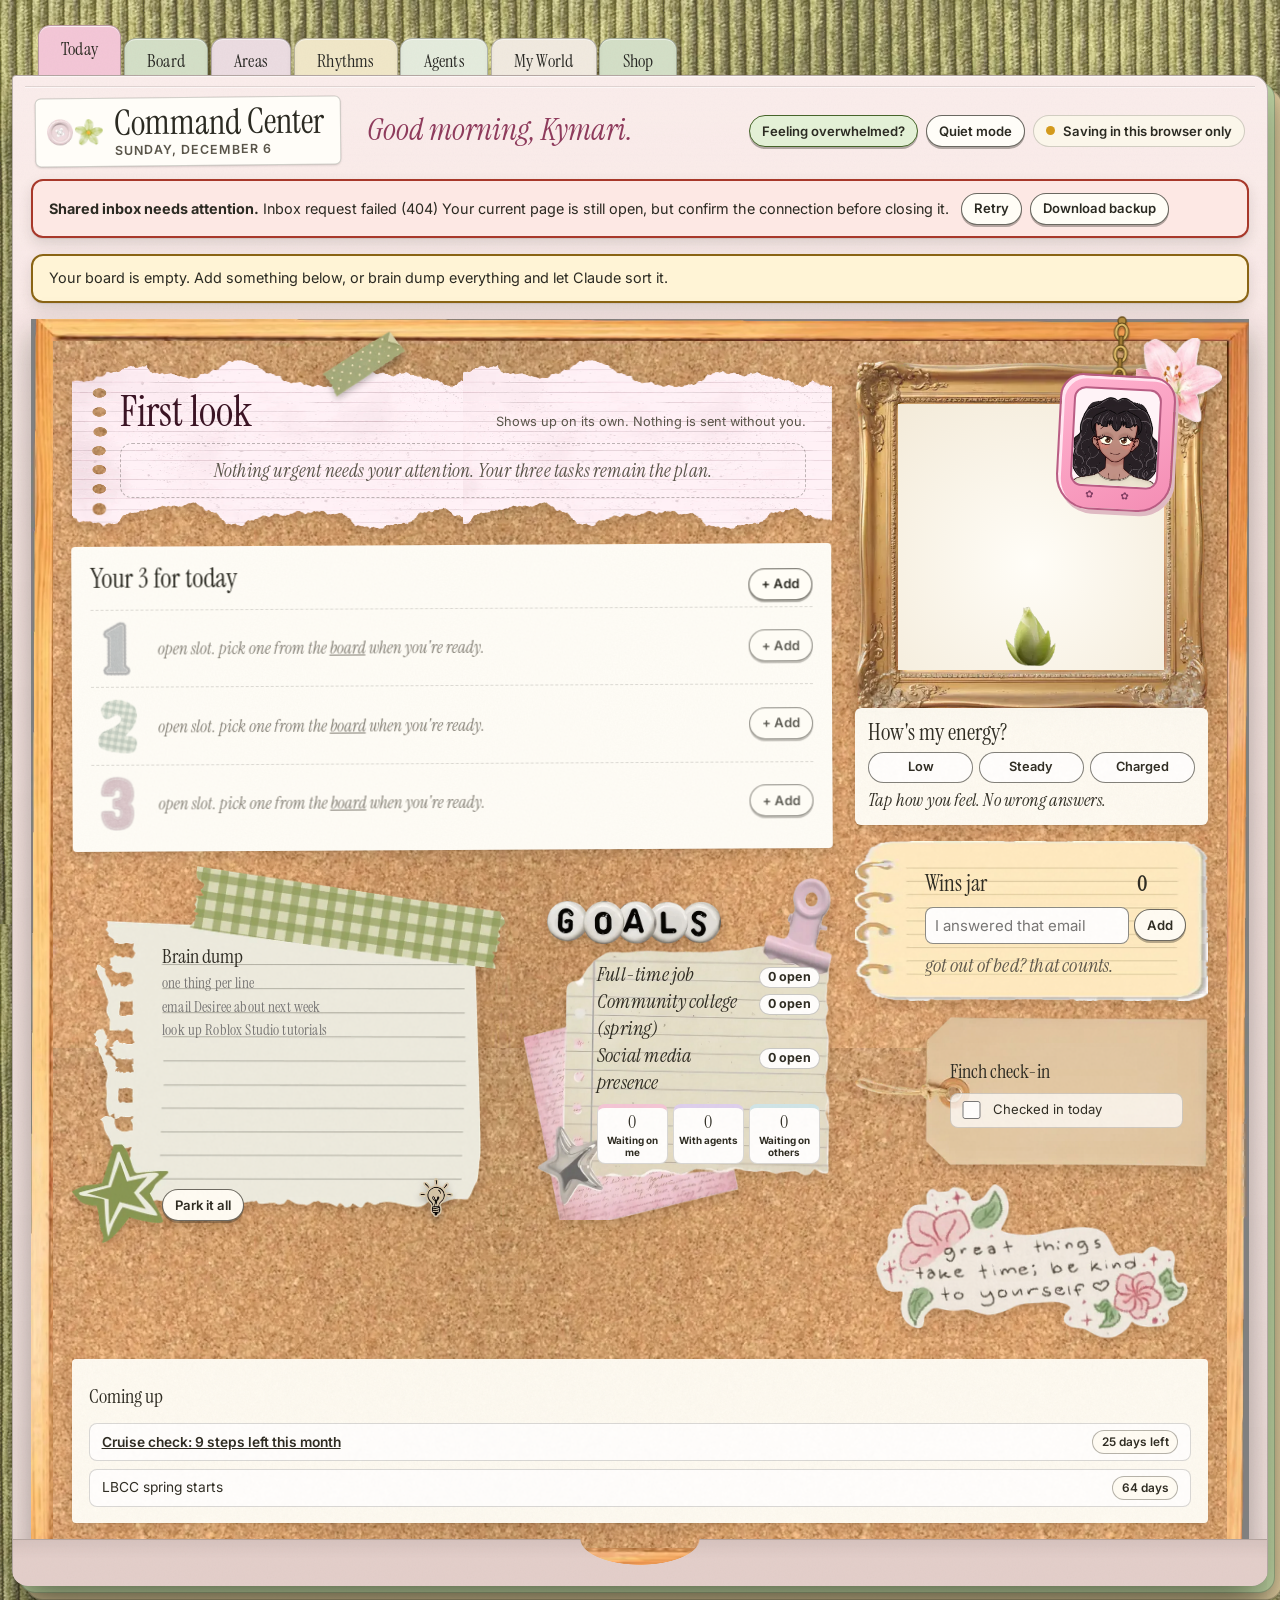
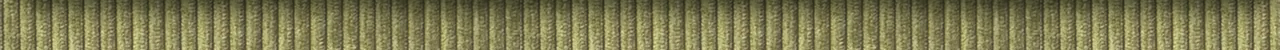
==== commit c963e828: "Pocket Pal console is bigger and hangs from a little gold chain on the cork board Co-Authored-By: Cl" ====
--- a/index.html
+++ b/index.html
@@ -745,16 +745,19 @@
 .bb-pet-choice{display:grid;justify-items:center;gap:.4rem;padding:.7rem .4rem;border-radius:12px;border:1px solid rgba(43,42,34,.2);background:#fffaf2;color:#2b2a22;font:600 .85rem var(--body);cursor:pointer;min-height:44px}
 .bb-pet-choice:hover,.bb-pet-choice:focus-visible{border-color:var(--pink-deep);box-shadow:0 3px 0 #f2c4d4}
 .bb-pet-img.big{--s:5}
-.pocket-mini{position:absolute;top:-34px;right:4%;z-index:6;border:0;background:none;padding:0;cursor:pointer;transform:rotate(4deg);transition:transform .15s}
-.pocket-mini:hover,.pocket-mini:focus-visible{transform:rotate(0) translateY(-3px)}
-.pocket-mini .pocket-console{width:84px;height:100px;padding:7px 9px 16px;border-radius:18px 18px 26px 26px}
-.pocket-mini .pocket-console:after{font-size:8px;letter-spacing:8px;bottom:4px}
-.pocket-mini .pocket-console img{width:62px;height:70px;object-fit:cover;object-position:top;border-radius:10px;border:2px solid #b95d84;background:#fff3f7}
+.pocket-mini{position:absolute;top:-18px;right:4%;z-index:6;border:0;background:none;padding:52px 0 0;cursor:pointer;transform-origin:50% 0;transform:rotate(3deg);transition:transform .2s;display:grid;justify-items:center}
+.pocket-mini:hover,.pocket-mini:focus-visible{transform:rotate(-2deg)}
+.pocket-chain{position:absolute;top:-8px;left:50%;width:20px;height:68px;transform:translateX(-50%);z-index:-1;filter:drop-shadow(1px 2px 0 rgba(60,40,20,.25))}
+.pocket-mini .pocket-console{width:116px;height:136px;padding:9px 12px 20px;border-radius:24px 24px 34px 34px}
+.pocket-mini .pocket-console:after{font-size:10px;letter-spacing:12px;bottom:6px}
+.pocket-mini .pocket-console img{width:88px;height:100px;object-fit:cover;object-position:top;border-radius:12px;border:2px solid #b95d84;background:#fff3f7}
+@media (prefers-reduced-motion:no-preference){ .pocket-mini{animation:pocketsway 5s ease-in-out infinite} .pocket-mini:hover,.pocket-mini:focus-visible{animation:none} }
+@keyframes pocketsway{0%,100%{transform:rotate(3deg)}50%{transform:rotate(-1deg)}}
 .pocket-mini-badge{position:absolute;left:50%;bottom:-12px;transform:translateX(-50%);background:#2b1e2e;color:#fff8ee;font:700 .72rem var(--body);padding:.15rem .45rem;border-radius:999px;white-space:nowrap}
 #pocket-dlg{max-width:min(640px,100vw - 1.5rem)}
 #pocket-dlg .dlg-head{background:#f8d7e3}
 #pocket-dlg .pocket-pal{margin:0;border:0;border-radius:0 0 10px 10px;box-shadow:none}
-@media (max-width:650px){ .pocket-mini{top:-26px} .pocket-mini .pocket-console{width:66px;height:80px} .pocket-mini .pocket-console img{width:48px;height:56px} }
+@media (max-width:650px){ .pocket-mini{top:-14px;padding-top:40px} .pocket-chain{height:50px} .pocket-mini .pocket-console{width:84px;height:100px;padding:7px 9px 16px} .pocket-mini .pocket-console img{width:64px;height:72px} }
 .bb-shopnav{display:flex;gap:.4rem;flex-wrap:wrap;margin-bottom:.4rem}
 .bb-shopnav button{min-height:40px;padding:.35rem .9rem;border:2px solid #2b1e2e;background:#fff;font:700 .85rem var(--body);color:#2b2a22;cursor:pointer;box-shadow:0 3px 0 #2b1e2e}
 .bb-shopnav button:hover,.bb-shopnav button:focus-visible{transform:translateY(-2px)}
@@ -1618,8 +1621,9 @@
   function pocketMini(){
     const p=pocketSession, on=p.phase==="active"||p.phase==="paused", ready=p.phase==="ready";
     const face=bbPortrait(bbMood());
+    const chain=`<svg class="pocket-chain" viewBox="0 0 20 64" aria-hidden="true"><circle cx="10" cy="4" r="4" fill="#b08a3e" stroke="#6e5420" stroke-width="1.5"/>${[0,1,2,3,4].map(i=>i%2?`<rect x="8" y="${8+i*11}" width="4" height="15" rx="2" fill="#a07a34" stroke="#5e4618" stroke-width="1.2"/>`:`<ellipse cx="10" cy="${15+i*11}" rx="5.5" ry="7.5" fill="none" stroke="#5e4618" stroke-width="4.2"/><ellipse cx="10" cy="${15+i*11}" rx="5.5" ry="7.5" fill="none" stroke="#e2bf6a" stroke-width="2.2"/>`).join("")}</svg>`;
     return `<button type="button" class="pocket-mini" data-act="pocket-open" aria-label="Pocket Pal${on?", cleaning session running":ready?", ready to check in":""}">
-      <span class="pocket-console"><img src="${typeof bbPortraitPath==="function"?bbPortraitPath(face):"assets/bloom-portrait-"+face+".webp"}" alt="" width="60" height="70"></span>
+      ${chain}<span class="pocket-console"><img src="${typeof bbPortraitPath==="function"?bbPortraitPath(face):"assets/bloom-portrait-"+face+".webp"}" alt="" width="84" height="98"></span>
       ${on?`<span class="pocket-mini-badge" id="pocket-mini-clock">${pocketTime(p.remaining)}</span>`:ready?`<span class="pocket-mini-badge">check in ♡</span>`:""}</button>`;
   }
   function pocketMarkup(){
